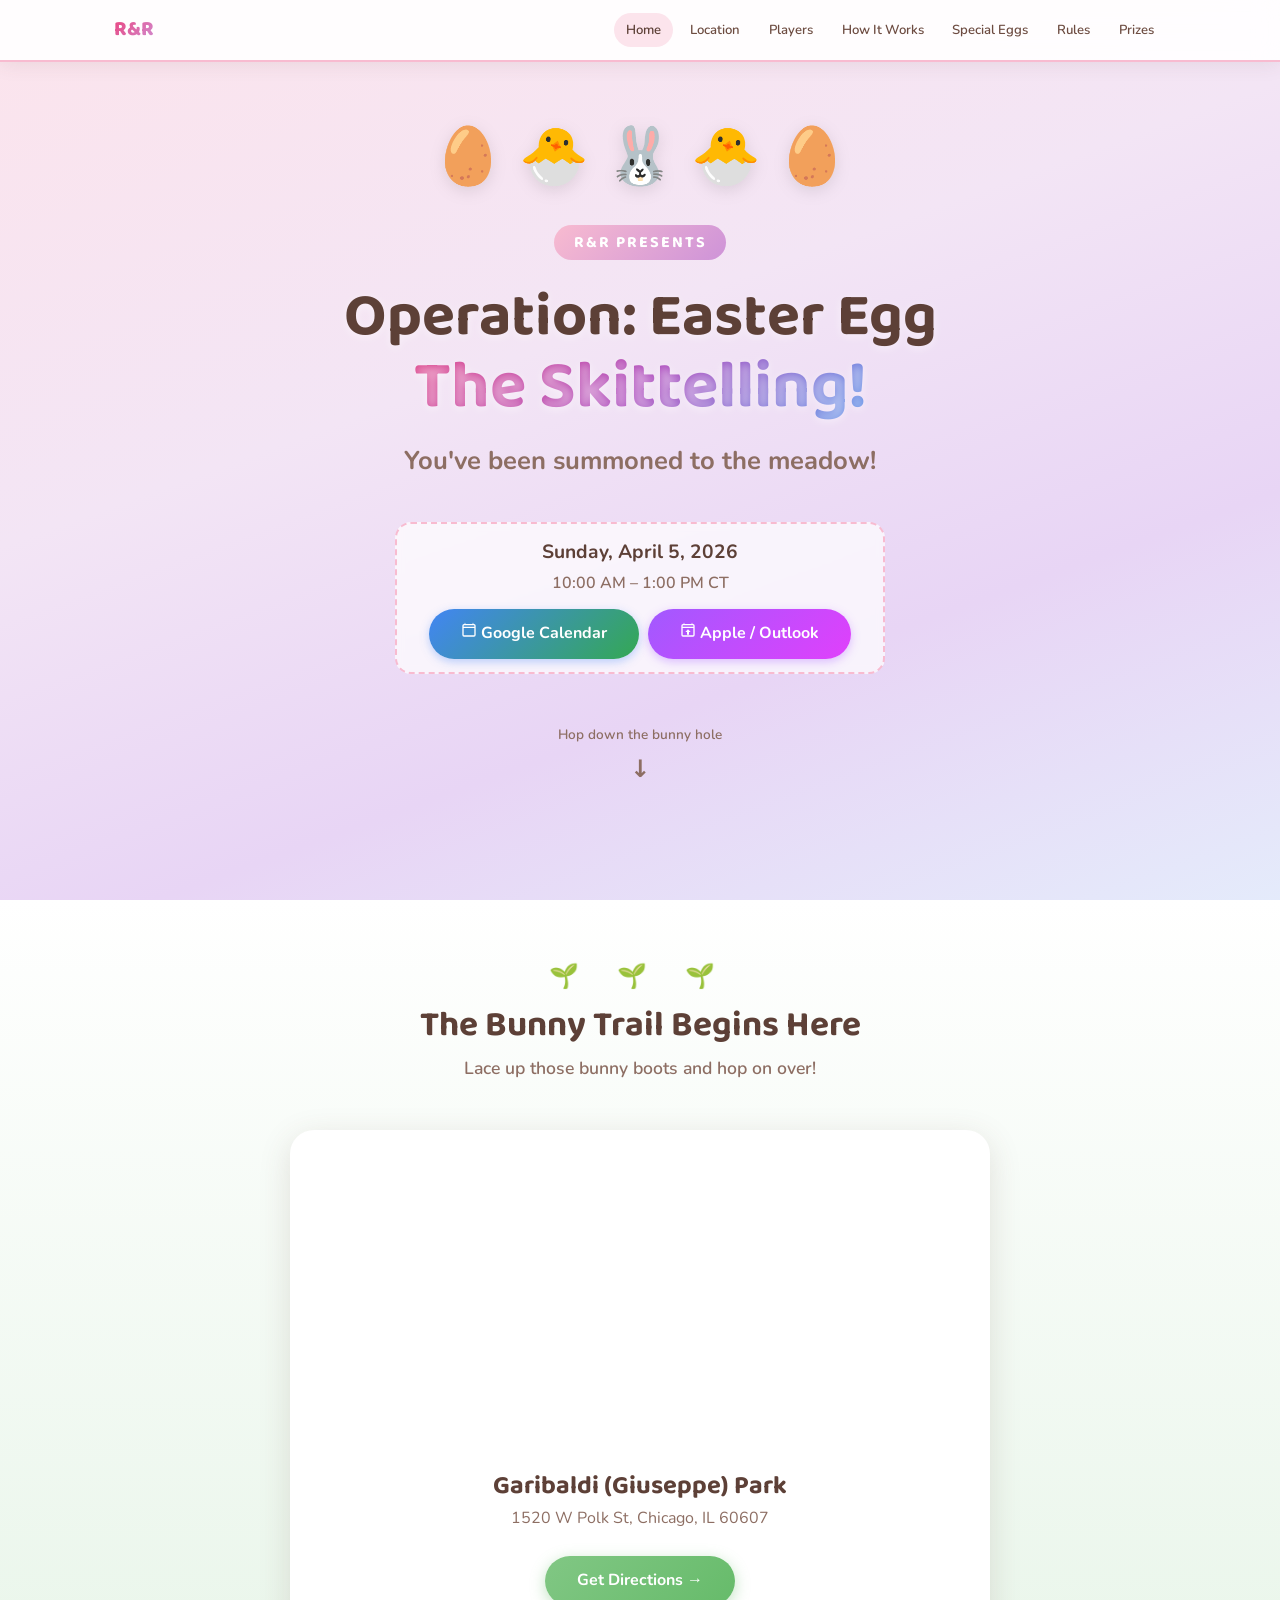
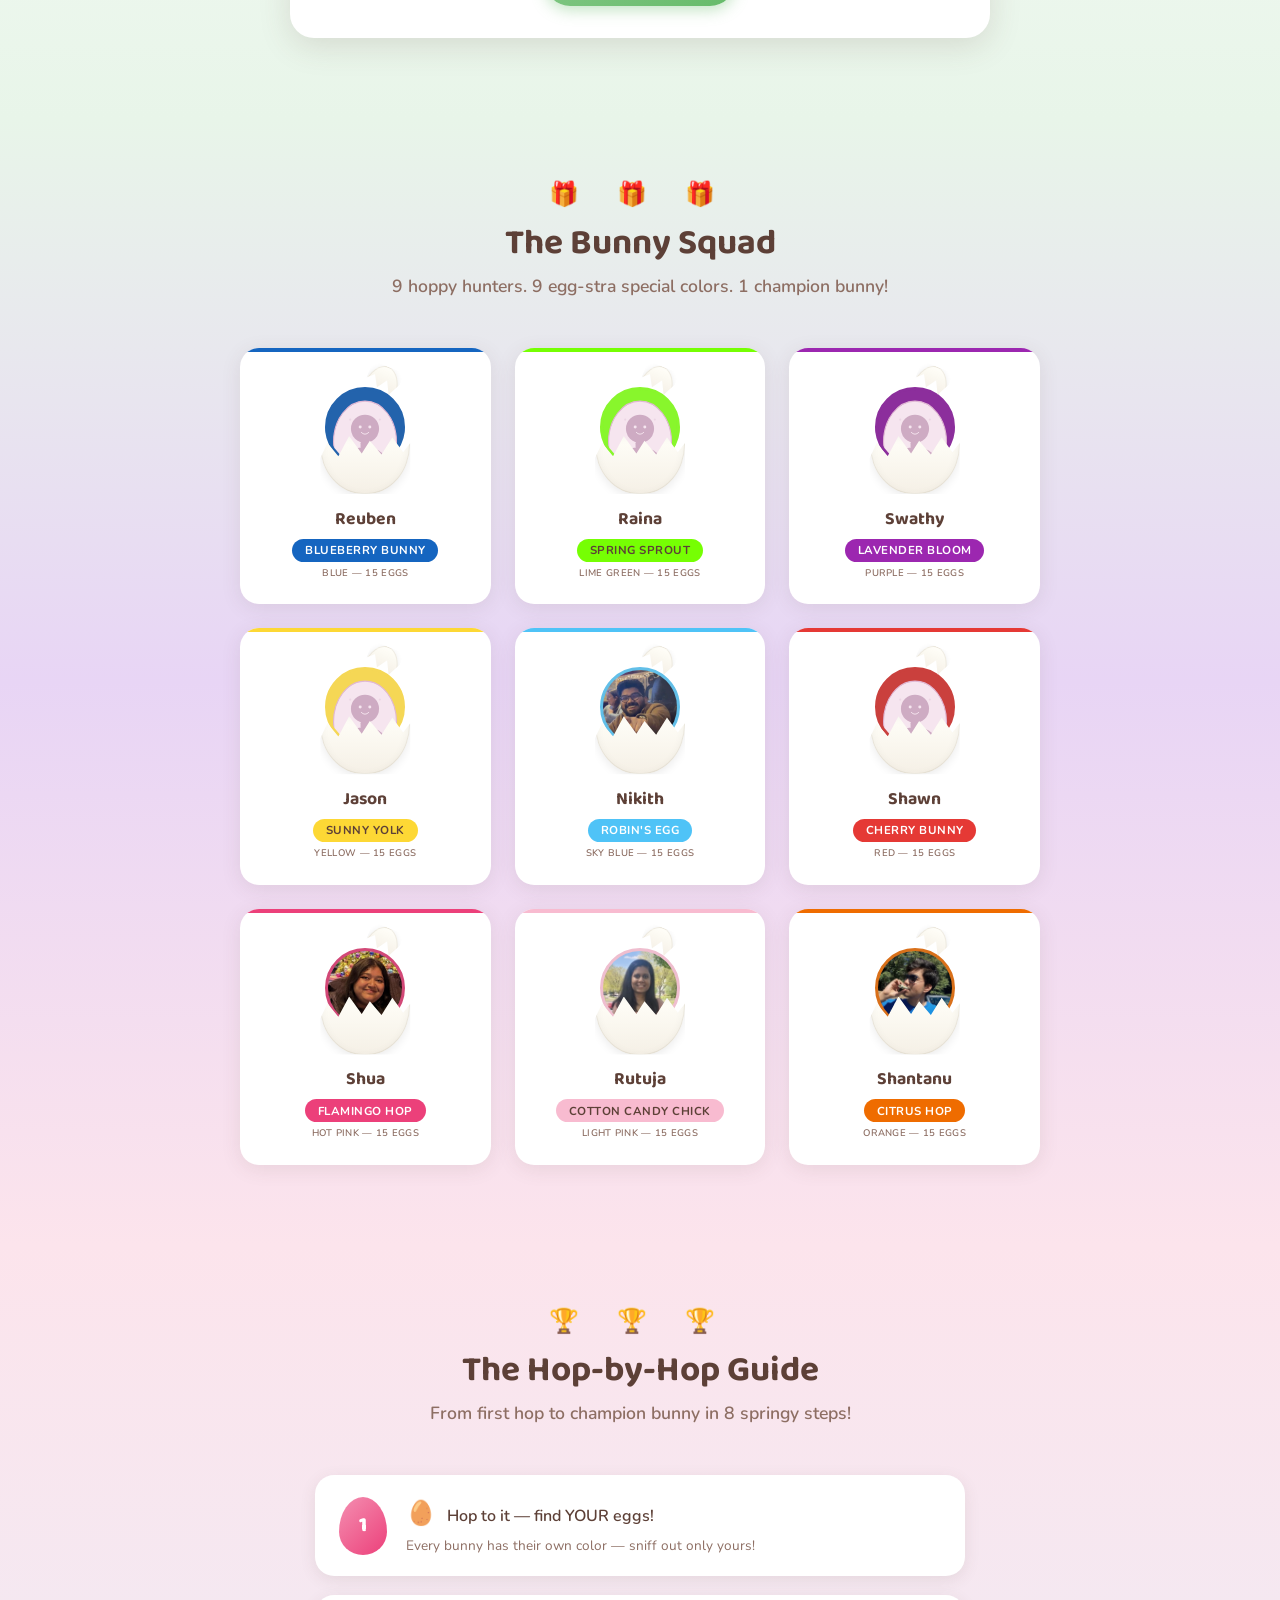
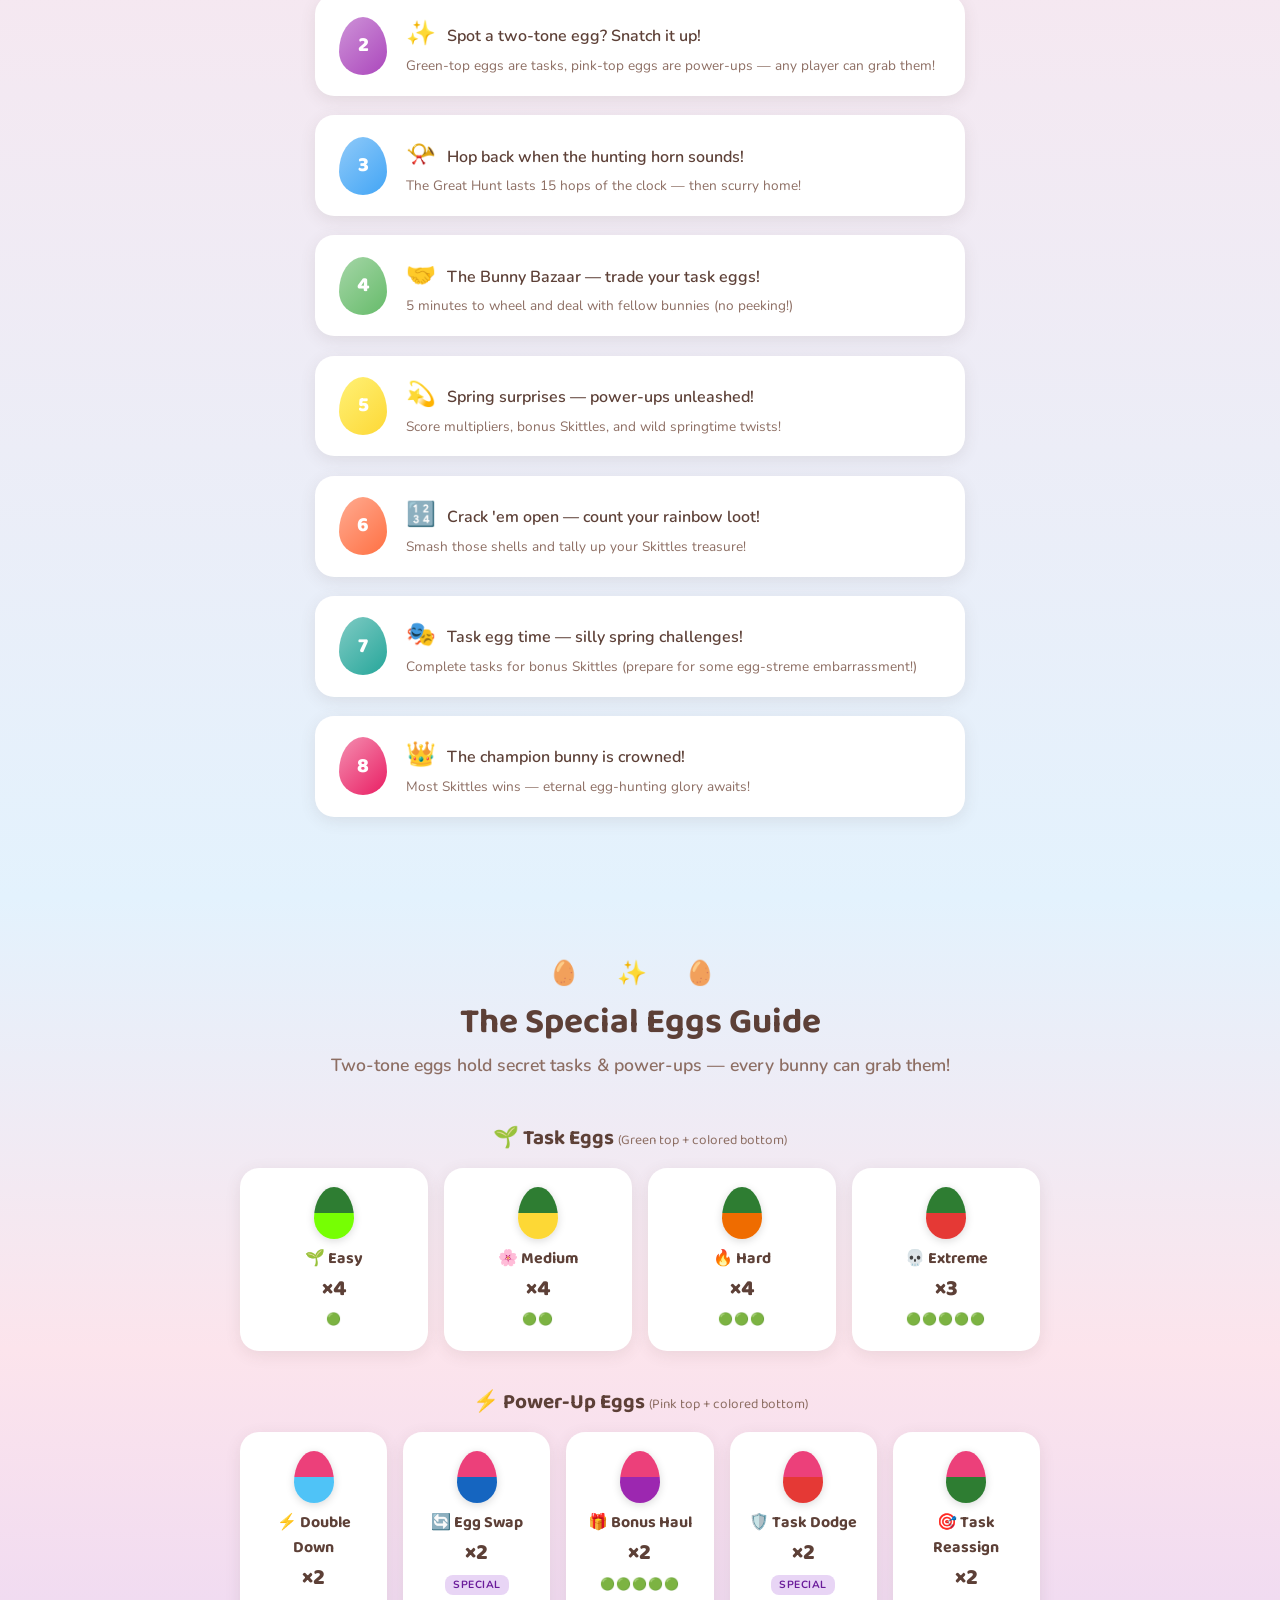
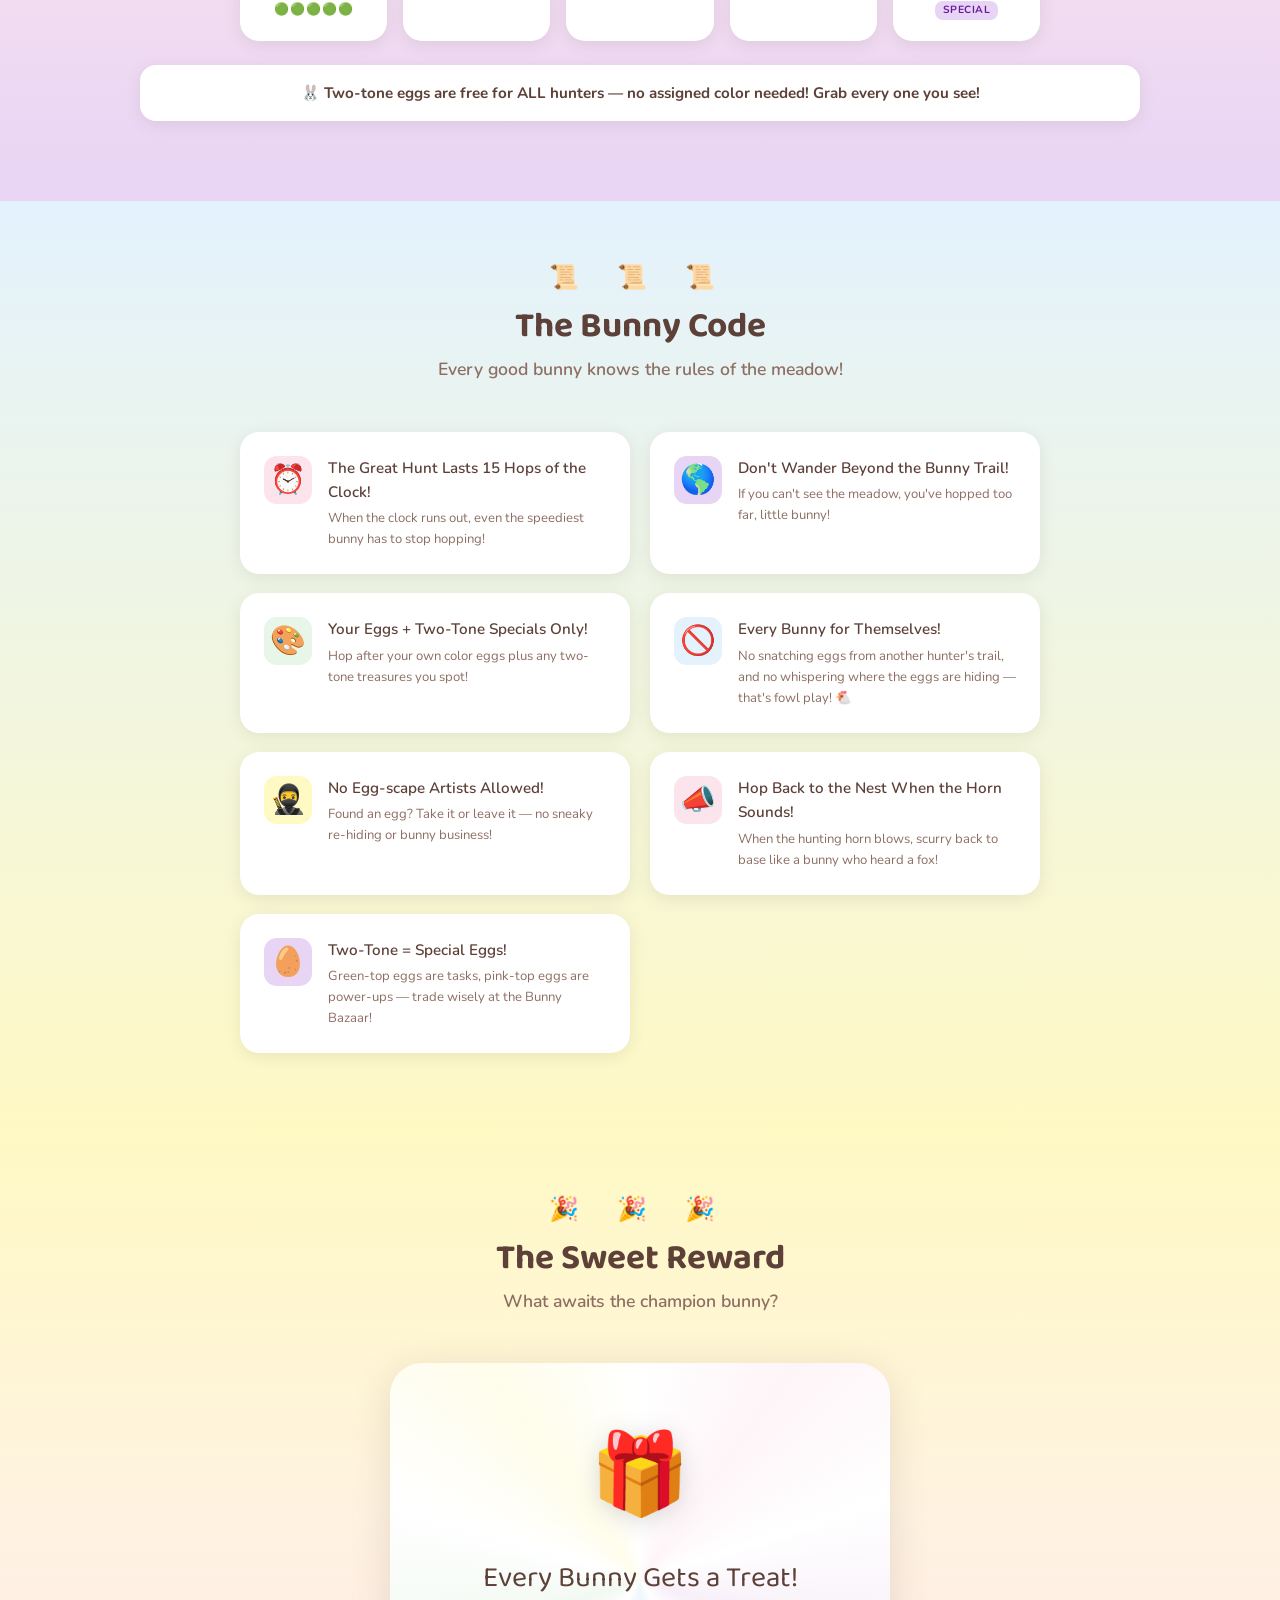
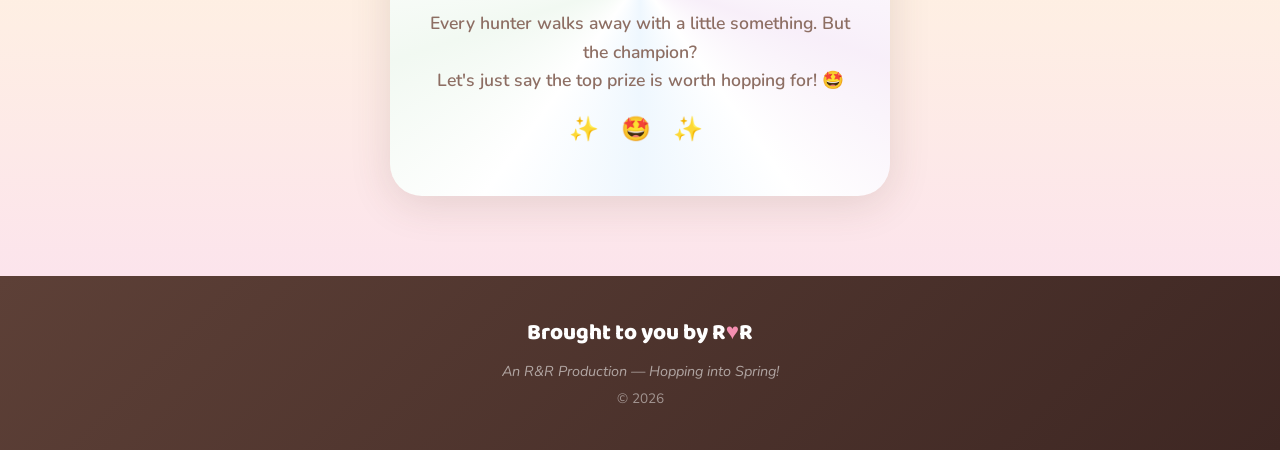
==== site/index.html @ bfcb4e72 "Two-tone special eggs, grid guide with skittle dots, dev server script - Task eggs: green top + colo" ====
<!DOCTYPE html>
<html lang="en">

<head>
    <meta charset="UTF-8">
    <meta name="viewport" content="width=device-width, initial-scale=1.0">
    <title>Operation: Easter Egg — The Skittelling!</title>
    <link rel="preconnect" href="https://fonts.googleapis.com">
    <link rel="preconnect" href="https://fonts.gstatic.com" crossorigin>
    <link
        href="https://fonts.googleapis.com/css2?family=Baloo+2:wght@400;500;600;700;800&family=Nunito:wght@400;600;700&display=swap"
        rel="stylesheet">
    <link rel="stylesheet" href="css/style.css">
</head>

<body>

    <!-- ============================================
         FLOATING BACKGROUND EGGS
         ============================================ -->
    <div class="floating-eggs" aria-hidden="true" id="floatingEggs"></div>

    <!-- ============================================
         NAVIGATION
         ============================================ -->
    <nav class="nav" id="navbar">
        <div class="nav-inner">
            <span class="nav-brand" id="navBrand"></span>
            <button class="nav-toggle" id="navToggle" aria-label="Toggle navigation">&#9776;</button>
            <ul class="nav-links" id="navLinks">
                <li><a href="#hero">Home</a></li>
                <li><a href="#location">Location</a></li>
                <li><a href="#players">Players</a></li>
                <li><a href="#how-it-works">How It Works</a></li>
                <li><a href="#special-eggs">Special Eggs</a></li>
                <li><a href="#rules">Rules</a></li>
                <li><a href="#prizes">Prizes</a></li>
            </ul>
        </div>
    </nav>

    <!-- ============================================
         HERO / INVITATION
         ============================================ -->
    <section class="hero" id="hero">
        <div class="hero-content">
            <div class="hero-eggs">
                <span class="hero-egg">🥚</span>
                <span class="hero-egg">🐣</span>
                <span class="hero-egg">🐰</span>
                <span class="hero-egg">🐣</span>
                <span class="hero-egg">🥚</span>
            </div>

            <div class="hero-rr" id="heroRR"></div>

            <h1 class="hero-title" id="heroTitle"></h1>

            <p class="hero-invited" id="heroInvited"></p>

            <div class="hero-date" id="heroDate"></div>

            <div class="hero-scroll-hint">
                <a href="#location">
                    <span>Hop down the bunny hole</span>
                    <span class="scroll-arrow">&darr;</span>
                </a>
            </div>
        </div>
    </section>

    <!-- ============================================
         LOCATION
         ============================================ -->
    <section class="location" id="location">
        <div class="section-inner">
            <div class="section-divider reveal">&#127793; &#127793; &#127793;</div>
            <h2 class="section-title reveal">The Bunny Trail Begins Here</h2>
            <p class="section-subtitle reveal">Lace up those bunny boots and hop on over!</p>

            <div class="location-card reveal" id="locationCard"></div>
        </div>
    </section>

    <!-- ============================================
         THE PLAYERS
         ============================================ -->
    <section class="players" id="players">
        <div class="section-inner">
            <div class="section-divider reveal">&#127873; &#127873; &#127873;</div>
            <h2 class="section-title reveal">The Bunny Squad</h2>
            <p class="section-subtitle reveal" id="playersSubtitle"></p>

            <div class="players-grid" id="playersGrid"></div>
        </div>
    </section>

    <!-- ============================================
         HOW IT WORKS
         ============================================ -->
    <section class="how-it-works" id="how-it-works">
        <div class="section-inner">
            <div class="section-divider reveal">&#127942; &#127942; &#127942;</div>
            <h2 class="section-title reveal">The Hop-by-Hop Guide</h2>
            <p class="section-subtitle reveal">From first hop to champion bunny in 8 springy steps!</p>

            <div class="steps-container" id="stepsContainer"></div>
        </div>
    </section>

    <!-- ============================================
         SPECIAL EGGS GUIDE
         ============================================ -->
    <section class="special-eggs-guide" id="special-eggs">
        <div class="section-inner">
            <div class="section-divider reveal">&#129370; &#10024; &#129370;</div>
            <h2 class="section-title reveal">The Special Eggs Guide</h2>
            <p class="section-subtitle reveal">Two-tone eggs hold secret tasks &amp; power-ups &mdash; every bunny can grab them!</p>

            <h3 class="special-group-title reveal">&#127793; Task Eggs <span class="special-group-hint">(Green top + colored bottom)</span></h3>
            <div class="special-eggs-grid grid-4" id="taskEggsGrid"></div>

            <h3 class="special-group-title reveal" style="margin-top:2.5rem;">&#9889; Power-Up Eggs <span class="special-group-hint">(Pink top + colored bottom)</span></h3>
            <div class="special-eggs-grid grid-5" id="powerupEggsGrid"></div>

            <div class="special-eggs-note reveal">
                &#128048; Two-tone eggs are free for ALL hunters &mdash; no assigned color needed! Grab every one you see!
            </div>
        </div>
    </section>

    <!-- ============================================
         RULES
         ============================================ -->
    <section class="rules" id="rules">
        <div class="section-inner">
            <div class="section-divider reveal">&#128220; &#128220; &#128220;</div>
            <h2 class="section-title reveal">The Bunny Code</h2>
            <p class="section-subtitle reveal">Every good bunny knows the rules of the meadow!</p>

            <div class="rules-grid" id="rulesGrid"></div>
        </div>
    </section>

    <!-- ============================================
         PRIZES
         ============================================ -->
    <section class="prizes" id="prizes">
        <div class="section-inner">
            <div class="section-divider reveal">&#127881; &#127881; &#127881;</div>
            <h2 class="section-title reveal">The Sweet Reward</h2>
            <p class="section-subtitle reveal">What awaits the champion bunny?</p>

            <div class="prizes-mystery reveal">
                <div class="prizes-content">
                    <div class="mystery-egg">&#127873;</div>
                    <div class="prizes-title">Every Bunny Gets a Treat!</div>
                    <p class="prizes-text">
                        Every hunter walks away with a little something. But the champion?
                        <br>Let's just say the top prize is worth hopping for! &#129321;
                    </p>
                    <div class="prizes-sparkles">&#10024; &#129321; &#10024;</div>
                </div>
            </div>
        </div>
    </section>

    <!-- ============================================
         FOOTER
         ============================================ -->
    <footer class="footer" id="siteFooter">
        <div class="footer-brand" id="footerBrand"></div>
        <div class="footer-tagline" id="footerTagline"></div>
        <div class="footer-year" id="footerYear"></div>
    </footer>


    <!-- ============================================
         JAVASCRIPT
         ============================================ -->
    <script src="js/config.js"></script>
    <script src="js/main.js"></script>
    <script>
    CONFIG.ready(function (cfg) {
        // ── Hero Section ──
        document.getElementById('navBrand').textContent = cfg.event.branding;
        document.getElementById('heroRR').textContent = cfg.event.branding + ' Presents';
        document.getElementById('heroTitle').innerHTML =
            cfg.event.title + ' <span class="accent">' + cfg.event.subtitle + '</span>';
        document.getElementById('heroInvited').textContent = cfg.event.tagline;
        // ── Hero Date + Calendar Buttons ──
        var heroDate = document.getElementById('heroDate');
        var calStart = cfg.event.startISO.replace(/[-:]/g, '');
        var calEnd = cfg.event.endISO.replace(/[-:]/g, '');
        var calTitle = encodeURIComponent(cfg.event.title + ' — ' + cfg.event.subtitle);
        var calLocation = encodeURIComponent(cfg.venue.name + ', ' + cfg.venue.address);
        var websiteUrl = 'https://reubenjohn.github.io/easter-egg-hunt/';
        var calDetails = encodeURIComponent(cfg.event.tagline + '\n\n' + websiteUrl + '\n\nDirections: ' + cfg.venue.directionsUrl);
        var googleUrl = 'https://calendar.google.com/calendar/render?action=TEMPLATE'
            + '&text=' + calTitle
            + '&dates=' + calStart + '/' + calEnd
            + '&ctz=' + cfg.event.timezone
            + '&location=' + calLocation
            + '&details=' + calDetails;

        heroDate.innerHTML =
            '<div class="hero-date-text">' + cfg.event.date + '</div>' +
            '<div class="hero-date-time">' + cfg.event.timeRange + '</div>' +
            '<div class="hero-calendar-buttons">' +
                '<a href="' + googleUrl + '" target="_blank" rel="noopener noreferrer" class="btn btn-calendar btn-google-cal">' +
                    '<svg viewBox="0 0 24 24" width="16" height="16" fill="currentColor"><path d="M19.5 3h-1V1.5a.5.5 0 00-1 0V3h-11V1.5a.5.5 0 00-1 0V3h-1A2.5 2.5 0 002 5.5v14A2.5 2.5 0 004.5 22h15a2.5 2.5 0 002.5-2.5v-14A2.5 2.5 0 0019.5 3zM20 19.5a.5.5 0 01-.5.5h-15a.5.5 0 01-.5-.5V9h16v10.5zM20 7H4V5.5a.5.5 0 01.5-.5h15a.5.5 0 01.5.5V7z"/></svg>' +
                    ' Google Calendar' +
                '</a>' +
                '<a href="#" id="icsDownload" class="btn btn-calendar btn-ics-cal">' +
                    '<svg viewBox="0 0 24 24" width="16" height="16" fill="currentColor"><path d="M19.5 3h-1V1.5a.5.5 0 00-1 0V3h-11V1.5a.5.5 0 00-1 0V3h-1A2.5 2.5 0 002 5.5v14A2.5 2.5 0 004.5 22h15a2.5 2.5 0 002.5-2.5v-14A2.5 2.5 0 0019.5 3zM20 19.5a.5.5 0 01-.5.5h-15a.5.5 0 01-.5-.5V9h16v10.5zM20 7H4V5.5a.5.5 0 01.5-.5h15a.5.5 0 01.5.5V7z"/><path d="M12 11l-4 4h2.5v4h3v-4H16z"/></svg>' +
                    ' Apple / Outlook' +
                '</a>' +
            '</div>';

        // ICS file download
        document.getElementById('icsDownload').addEventListener('click', function(e) {
            e.preventDefault();
            var ics = [
                'BEGIN:VCALENDAR',
                'VERSION:2.0',
                'PRODID:-//R&R//Easter Egg Hunt//EN',
                'BEGIN:VEVENT',
                'DTSTART;TZID=' + cfg.event.timezone + ':' + calStart,
                'DTEND;TZID=' + cfg.event.timezone + ':' + calEnd,
                'SUMMARY:' + cfg.event.title + ' — ' + cfg.event.subtitle,
                'LOCATION:' + cfg.venue.name + '\\, ' + cfg.venue.address,
                'DESCRIPTION:' + cfg.event.tagline + '\\n\\n' + websiteUrl + '\\n\\nDirections: ' + cfg.venue.directionsUrl,
                'URL:' + websiteUrl,
                'END:VEVENT',
                'END:VCALENDAR'
            ].join('\r\n');
            var blob = new Blob([ics], { type: 'text/calendar;charset=utf-8' });
            var link = document.createElement('a');
            link.href = URL.createObjectURL(blob);
            link.download = 'easter-egg-hunt.ics';
            link.click();
            URL.revokeObjectURL(link.href);
        });

        // ── Location ──
        var locationCard = document.getElementById('locationCard');
        locationCard.innerHTML =
            '<iframe class="location-map" src="' + cfg.venue.mapEmbedUrl + '" allowfullscreen loading="lazy" referrerpolicy="no-referrer-when-downgrade" title="' + cfg.venue.name + ' Map"></iframe>' +
            '<div class="location-info">' +
                '<h3 class="location-name">' + cfg.venue.name + '</h3>' +
                '<p class="location-address">' + cfg.venue.address + '</p>' +
                '<a href="' + cfg.venue.directionsUrl + '" target="_blank" rel="noopener noreferrer" class="btn btn-primary">Get Directions &rarr;</a>' +
            '</div>';

        // ── Players Grid ──
        var subtitle = document.getElementById('playersSubtitle');
        subtitle.textContent = cfg.players.length + ' hoppy hunters. ' + cfg.players.length + ' egg-stra special colors. 1 champion bunny!';

        var grid = document.getElementById('playersGrid');
        cfg.players.forEach(function (p, i) {
            var card = document.createElement('div');
            var delayClass = i % 3 === 1 ? ' reveal-delay-1' : (i % 3 === 2 ? ' reveal-delay-2' : '');
            card.className = 'player-card reveal' + delayClass;
            card.style.setProperty('--player-color', p.color);
            card.innerHTML =
                '<div class="player-egg-frame"><img src="' + p.photo + '" alt="' + p.name + '"></div>' +
                '<div class="player-name">' + p.name + '</div>' +
                '<span class="player-color-badge' + (p.lightText ? ' light-text' : '') + '">' + p.title + '</span>' +
                '<span class="player-color-subtitle">' + p.colorName + ' &mdash; ' + cfg.eggsPerPlayer + ' eggs</span>';
            grid.appendChild(card);
        });

        // ── Steps ──
        var stepsContainer = document.getElementById('stepsContainer');
        cfg.steps.forEach(function (step, i) {
            var card = document.createElement('div');
            card.className = 'step-card reveal';
            card.innerHTML =
                '<div class="step-number">' + (i + 1) + '</div>' +
                '<div>' +
                    '<div class="step-text"><span class="step-icon">' + step.icon + '</span> ' + step.text + '</div>' +
                    '<div class="step-detail">' + step.detail + '</div>' +
                '</div>';
            stepsContainer.appendChild(card);
        });

        // ── Special Eggs Guide (grid) ──
        var kitColorMap = {};
        cfg.eggKit.colors.forEach(function (c) { kitColorMap[c.id] = c; });
        var specialTopHex = kitColorMap[cfg.eggKit.specialColor] ? kitColorMap[cfg.eggKit.specialColor].hex : '#2e7d32';
        var difficulties = ['easy', 'medium', 'hard', 'extreme'];
        var diffLabels = { easy: 'Easy', medium: 'Medium', hard: 'Hard', extreme: 'Extreme' };
        var diffIcons = { easy: '\ud83c\udf31', medium: '\ud83c\udf38', hard: '\ud83d\udd25', extreme: '\ud83d\udc80' };

        function skittleDots(n) {
            var dots = '';
            for (var i = 0; i < n; i++) dots += '\ud83d\udfe2';
            return '<span class="skittle-dots">' + dots + '</span>';
        }

        // Task eggs grid
        var taskGrid = document.getElementById('taskEggsGrid');
        difficulties.forEach(function (d) {
            if (!cfg.tasks[d]) return;
            var t = cfg.tasks[d];
            var count = t.count || t.items.length;
            var bottomObj = t.bottomColor ? kitColorMap[t.bottomColor] : null;
            var bottomHex = bottomObj ? bottomObj.hex : specialTopHex;
            var card = document.createElement('div');
            card.className = 'special-egg-grid-card reveal';
            card.innerHTML =
                '<div class="two-tone-egg">' +
                    '<div class="top" style="background:' + specialTopHex + ';"></div>' +
                    '<div class="bottom" style="background:' + bottomHex + ';"></div>' +
                '</div>' +
                '<div class="special-egg-label">' + diffIcons[d] + ' ' + diffLabels[d] + '</div>' +
                '<div class="special-egg-count">&times;' + count + '</div>' +
                '<div class="special-egg-reward">' + skittleDots(t.reward) + '</div>';
            taskGrid.appendChild(card);
        });

        // Power-up eggs grid
        var puGrid = document.getElementById('powerupEggsGrid');
        var puTopColors = cfg.powerupEggs ? cfg.powerupEggs.topColors : [];
        var puTopHex = puTopColors.length > 0 && kitColorMap[puTopColors[0]] ? kitColorMap[puTopColors[0]].hex : '#ec407a';
        cfg.powerups.forEach(function (pu) {
            var count = pu.count || 1;
            var bottomObj = pu.bottomColor ? kitColorMap[pu.bottomColor] : null;
            var bottomHex = bottomObj ? bottomObj.hex : '#999';
            var card = document.createElement('div');
            card.className = 'special-egg-grid-card reveal';
            card.innerHTML =
                '<div class="two-tone-egg">' +
                    '<div class="top" style="background:' + puTopHex + ';"></div>' +
                    '<div class="bottom" style="background:' + bottomHex + ';"></div>' +
                '</div>' +
                '<div class="special-egg-label">' + pu.icon + ' ' + pu.name + '</div>' +
                '<div class="special-egg-count">&times;' + count + '</div>' +
                '<div class="special-egg-reward">' + (pu.scoreBonus > 0 ? skittleDots(pu.scoreBonus) : '<span class="special-effect-badge">Special</span>') + '</div>';
            puGrid.appendChild(card);
        });

        // ── Rules ──
        var rulesGrid = document.getElementById('rulesGrid');
        cfg.rules.forEach(function (rule) {
            var card = document.createElement('div');
            card.className = 'rule-card reveal';
            card.innerHTML =
                '<div class="rule-icon">' + rule.icon + '</div>' +
                '<div>' +
                    '<div class="rule-text">' + rule.text + '</div>' +
                    '<div class="rule-detail">' + rule.detail + '</div>' +
                '</div>';
            rulesGrid.appendChild(card);
        });

        // ── Footer ──
        document.getElementById('footerBrand').innerHTML =
            'Brought to you by ' + cfg.event.branding.charAt(0) + '<span class="footer-heart">&hearts;</span>' + cfg.event.branding.charAt(cfg.event.branding.length - 1);
        document.getElementById('footerTagline').innerHTML = cfg.event.footerTagline;
        document.getElementById('footerYear').innerHTML = '&copy; ' + cfg.event.year;

        // Trigger scroll reveal for dynamically added elements
        window.dispatchEvent(new Event('scroll'));
    });
    </script>

</body>

</html>
---- site/css/style.css ----
/* ============================================
   CSS RESET & BASE
   ============================================ */
*, *::before, *::after {
    margin: 0;
    padding: 0;
    box-sizing: border-box;
}

html {
    scroll-behavior: smooth;
    scroll-padding-top: 70px;
}

body {
    font-family: 'Nunito', 'Segoe UI', system-ui, sans-serif;
    color: #4a3728;
    line-height: 1.6;
    overflow-x: hidden;
    background: #fef8f5;
}

h1, h2, h3, h4 {
    font-family: 'Baloo 2', 'Nunito', cursive;
    line-height: 1.2;
}

img {
    max-width: 100%;
    display: block;
}

a {
    color: inherit;
    text-decoration: none;
}

/* ============================================
   COLOR VARIABLES
   ============================================ */
:root {
    --pink: #fce4ec;
    --pink-deep: #f8bbd0;
    --lavender: #e8d5f5;
    --lavender-deep: #ce93d8;
    --mint: #e8f5e9;
    --mint-deep: #a5d6a7;
    --sky: #e3f2fd;
    --sky-deep: #90caf9;
    --butter: #fff9c4;
    --butter-deep: #fff176;
    --brown: #5d4037;
    --brown-light: #6d4c41;
    --brown-soft: #8d6e63;
    --white: #ffffff;
    --shadow: rgba(93, 64, 55, 0.1);
    --shadow-md: rgba(93, 64, 55, 0.15);

    /* Player egg colors */
    --egg-blue: #1565c0;
    --egg-red: #e53935;
    --egg-orange: #ef6c00;
    --egg-limegreen: #76ff03;
    --egg-green: #2e7d32;
    --egg-yellow: #fdd835;
    --egg-hotpink: #ec407a;
    --egg-lightpink: #f8bbd0;
    --egg-skyblue: #4fc3f7;
    --egg-purple: #9c27b0;
}

/* ============================================
   FLOATING EGGS BACKGROUND
   ============================================ */
.floating-eggs {
    position: fixed;
    top: 0;
    left: 0;
    width: 100%;
    height: 100%;
    pointer-events: none;
    z-index: 0;
    overflow: hidden;
}

.floating-egg {
    position: absolute;
    font-size: 1.8rem;
    opacity: 0.12;
    animation: floatDown linear infinite;
    will-change: transform;
}

@keyframes floatDown {
    0% {
        transform: translateY(-80px) rotate(0deg);
    }
    100% {
        transform: translateY(calc(100vh + 80px)) rotate(360deg);
    }
}

/* ============================================
   NAVIGATION
   ============================================ */
.nav {
    position: fixed;
    top: 0;
    left: 0;
    right: 0;
    z-index: 1000;
    background: rgba(255, 255, 255, 0.92);
    backdrop-filter: blur(12px);
    -webkit-backdrop-filter: blur(12px);
    border-bottom: 2px solid var(--pink-deep);
    box-shadow: 0 2px 20px var(--shadow);
    transition: transform 0.3s ease;
}

.nav-inner {
    max-width: 1100px;
    margin: 0 auto;
    display: flex;
    align-items: center;
    justify-content: space-between;
    padding: 0 1.5rem;
    height: 60px;
}

.nav-brand {
    font-family: 'Baloo 2', cursive;
    font-size: 1.3rem;
    font-weight: 800;
    background: linear-gradient(135deg, var(--egg-hotpink), var(--lavender-deep));
    -webkit-background-clip: text;
    -webkit-text-fill-color: transparent;
    background-clip: text;
}

.nav-links {
    display: flex;
    gap: 0.3rem;
    list-style: none;
    flex-wrap: wrap;
    justify-content: flex-end;
}

.nav-links a {
    display: inline-block;
    padding: 0.4rem 0.75rem;
    border-radius: 2rem;
    font-size: 0.82rem;
    font-weight: 600;
    color: var(--brown-light);
    transition: all 0.25s ease;
}

.nav-links a:hover {
    background: var(--pink);
    color: var(--brown);
    transform: translateY(-1px);
}

/* Mobile hamburger */
.nav-toggle {
    display: none;
    background: none;
    border: none;
    font-size: 1.5rem;
    cursor: pointer;
    padding: 0.25rem;
    color: var(--brown);
}

@media (max-width: 768px) {
    .nav-toggle {
        display: block;
    }

    .nav-links {
        display: none;
        position: absolute;
        top: 60px;
        left: 0;
        right: 0;
        background: rgba(255, 255, 255, 0.97);
        backdrop-filter: blur(12px);
        flex-direction: column;
        padding: 1rem;
        border-bottom: 2px solid var(--pink-deep);
        box-shadow: 0 4px 20px var(--shadow);
        gap: 0.25rem;
    }

    .nav-links.open {
        display: flex;
    }

    .nav-links a {
        padding: 0.7rem 1rem;
        font-size: 0.95rem;
    }
}

/* ============================================
   SECTION BASE
   ============================================ */
section {
    position: relative;
    z-index: 1;
    padding: 5rem 1.5rem;
}

.section-inner {
    max-width: 1000px;
    margin: 0 auto;
}

.section-title {
    text-align: center;
    font-size: 2.2rem;
    color: var(--brown);
    margin-bottom: 0.5rem;
}

.section-subtitle {
    text-align: center;
    font-size: 1.1rem;
    color: var(--brown-soft);
    margin-bottom: 3rem;
    font-weight: 600;
}

/* ============================================
   HERO SECTION
   ============================================ */
.hero {
    min-height: 100vh;
    display: flex;
    align-items: center;
    justify-content: center;
    text-align: center;
    padding-top: 80px;
    background: linear-gradient(
        160deg,
        #fce4ec 0%,
        #f3e5f5 20%,
        #e8d5f5 35%,
        #e3f2fd 55%,
        #e8f5e9 75%,
        #fff9c4 100%
    );
    background-size: 200% 200%;
    animation: gradientShift 12s ease infinite;
    position: relative;
    overflow: hidden;
}

@keyframes gradientShift {
    0%, 100% { background-position: 0% 50%; }
    50% { background-position: 100% 50%; }
}

.hero-content {
    position: relative;
    z-index: 2;
}

.hero-eggs {
    display: flex;
    justify-content: center;
    gap: 1rem;
    margin-bottom: 1.5rem;
}

.hero-egg {
    font-size: 3.5rem;
    display: inline-block;
    animation: eggBounce 2s ease-in-out infinite;
    filter: drop-shadow(0 4px 8px rgba(0,0,0,0.1));
}

.hero-egg:nth-child(1) { animation-delay: 0s; }
.hero-egg:nth-child(2) { animation-delay: 0.3s; }
.hero-egg:nth-child(3) { animation-delay: 0.6s; }
.hero-egg:nth-child(4) { animation-delay: 0.9s; }
.hero-egg:nth-child(5) { animation-delay: 1.2s; }

@keyframes eggBounce {
    0%, 100% { transform: translateY(0) rotate(0deg); }
    25% { transform: translateY(-18px) rotate(-5deg); }
    50% { transform: translateY(0) rotate(0deg); }
    75% { transform: translateY(-10px) rotate(5deg); }
}


.hero-rr {
    display: inline-block;
    font-family: 'Baloo 2', cursive;
    font-size: 1rem;
    font-weight: 700;
    letter-spacing: 2px;
    padding: 0.3rem 1.2rem;
    border-radius: 2rem;
    background: linear-gradient(135deg, var(--pink-deep), var(--lavender-deep));
    color: white;
    margin-bottom: 1.5rem;
    text-transform: uppercase;
}

.hero-title {
    font-size: clamp(2rem, 6vw, 3.8rem);
    color: var(--brown);
    line-height: 1.1;
    margin-bottom: 0.5rem;
    text-shadow: 0 2px 10px rgba(255, 255, 255, 0.5);
}

.hero-title .accent {
    display: block;
    background: linear-gradient(135deg, #ec407a, #ab47bc, #42a5f5);
    -webkit-background-clip: text;
    -webkit-text-fill-color: transparent;
    background-clip: text;
    font-size: clamp(2.2rem, 7vw, 4.2rem);
}

.hero-invited {
    font-size: clamp(1.2rem, 3vw, 1.6rem);
    color: var(--brown-soft);
    font-weight: 700;
    margin: 1rem 0;
    animation: fadeInUp 1s ease 0.5s both;
}

.hero-date {
    display: inline-block;
    margin-top: 1.5rem;
    padding: 0.8rem 2rem;
    background: rgba(255, 255, 255, 0.7);
    border: 2px dashed var(--pink-deep);
    border-radius: 1rem;
    font-weight: 700;
    font-size: 1.1rem;
    color: var(--brown);
    backdrop-filter: blur(4px);
    animation: fadeInUp 1s ease 0.8s both;
}

.hero-date-text {
    font-size: 1.2rem;
    margin-bottom: 0.2rem;
}

.hero-date-time {
    font-size: 1rem;
    font-weight: 600;
    color: var(--brown-soft);
    margin-bottom: 0.8rem;
}

.hero-calendar-buttons {
    display: flex;
    gap: 0.6rem;
    justify-content: center;
    flex-wrap: wrap;
}

.btn-calendar {
    display: inline-flex;
    align-items: center;
    gap: 0.35rem;
    padding: 0.45rem 1rem;
    border-radius: 2rem;
    font-size: 0.8rem;
    font-weight: 700;
    text-decoration: none;
    cursor: pointer;
    transition: transform 0.2s, box-shadow 0.2s;
    border: none;
}

.btn-calendar:hover {
    transform: translateY(-2px);
}

.btn-google-cal {
    background: linear-gradient(135deg, #4285f4, #34a853);
    color: white;
    box-shadow: 0 3px 10px rgba(66, 133, 244, 0.35);
}

.btn-google-cal:hover {
    box-shadow: 0 5px 15px rgba(66, 133, 244, 0.5);
}

.btn-ics-cal {
    background: linear-gradient(135deg, #a259ff, #e040fb);
    color: white;
    box-shadow: 0 3px 10px rgba(162, 89, 255, 0.35);
}

.btn-ics-cal:hover {
    box-shadow: 0 5px 15px rgba(162, 89, 255, 0.5);
}

.hero-scroll-hint {
    margin-top: 3rem;
    animation: fadeInUp 1s ease 1.2s both;
}

.hero-scroll-hint a {
    display: inline-flex;
    flex-direction: column;
    align-items: center;
    gap: 0.3rem;
    color: var(--brown-soft);
    font-size: 0.85rem;
    font-weight: 600;
}

.scroll-arrow {
    font-size: 1.5rem;
    animation: scrollBounce 1.5s ease-in-out infinite;
}

@keyframes scrollBounce {
    0%, 100% { transform: translateY(0); }
    50% { transform: translateY(8px); }
}

@keyframes fadeInUp {
    from {
        opacity: 0;
        transform: translateY(20px);
    }
    to {
        opacity: 1;
        transform: translateY(0);
    }
}

/* ============================================
   LOCATION SECTION
   ============================================ */
.location {
    background: linear-gradient(180deg, var(--white) 0%, var(--mint) 100%);
}

.location-card {
    background: white;
    border-radius: 1.5rem;
    overflow: hidden;
    box-shadow: 0 8px 32px var(--shadow-md);
    max-width: 700px;
    margin: 0 auto;
}

.location-map {
    width: 100%;
    height: 300px;
    border: none;
}

.location-info {
    padding: 2rem;
    text-align: center;
}

.location-name {
    font-family: 'Baloo 2', cursive;
    font-size: 1.6rem;
    color: var(--brown);
    margin-bottom: 0.3rem;
}

.location-address {
    color: var(--brown-soft);
    font-size: 1rem;
    margin-bottom: 1.5rem;
}

.btn {
    display: inline-block;
    padding: 0.75rem 2rem;
    border-radius: 3rem;
    font-weight: 700;
    font-size: 1rem;
    font-family: 'Nunito', sans-serif;
    transition: all 0.3s ease;
    cursor: pointer;
    border: none;
    text-decoration: none;
}

.btn-primary {
    background: linear-gradient(135deg, #81c784, #66bb6a);
    color: white;
    box-shadow: 0 4px 15px rgba(102, 187, 106, 0.4);
}

.btn-primary:hover {
    transform: translateY(-2px);
    box-shadow: 0 6px 20px rgba(102, 187, 106, 0.5);
}

/* ============================================
   PLAYERS SECTION
   ============================================ */
.players {
    background: linear-gradient(180deg, var(--mint) 0%, var(--lavender) 50%, var(--pink) 100%);
}

.players-grid {
    display: grid;
    grid-template-columns: repeat(3, 1fr);
    gap: 1.5rem;
    max-width: 800px;
    margin: 0 auto;
}

@media (max-width: 640px) {
    .players-grid {
        grid-template-columns: repeat(3, 1fr);
        gap: 0.8rem;
    }
}

.player-card {
    background: white;
    border-radius: 1.2rem;
    padding: 1.5rem 1rem;
    text-align: center;
    box-shadow: 0 4px 20px var(--shadow);
    transition: all 0.35s ease;
    position: relative;
    overflow: hidden;
}

.player-card::before {
    content: '';
    position: absolute;
    top: 0;
    left: 0;
    right: 0;
    height: 4px;
    background: var(--player-color);
}

.player-card:hover {
    transform: translateY(-6px);
    box-shadow: 0 12px 32px var(--shadow-md);
}

.player-egg-frame {
    width: 90px;
    height: 120px;
    margin: 0 auto 0.8rem;
    position: relative;
    display: flex;
    align-items: center;
    justify-content: center;
}

.player-egg-frame img {
    width: 80px;
    height: 80px;
    object-fit: cover;
    object-position: center top;
    border-radius: 50%;
    border: 3px solid var(--player-color);
    background: var(--player-color);
    filter: saturate(0.8);
    position: relative;
    z-index: 2;
    margin-top: -10px;
}

/* Bottom egg shell — hatching effect */
.player-egg-frame::after {
    content: '';
    position: absolute;
    bottom: -2px;
    left: 50%;
    transform: translateX(-50%);
    width: 90px;
    height: 58px;
    background: linear-gradient(180deg, #fffef8 0%, #f5f0e6 100%);
    border-radius: 0 0 48% 48% / 0 0 85% 85%;
    z-index: 3;
    /* Irregular cracked egg edge — fewer, bigger pieces */
    clip-path: polygon(
        0% 38%,
        8% 12%, 20% 35%,
        32% 0%, 46% 30%,
        55% 8%, 68% 32%,
        80% 2%, 92% 28%,
        100% 12%, 100% 100%, 0% 100%
    );
    box-shadow: inset 0 2px 8px rgba(0,0,0,0.05), 0 3px 10px rgba(0,0,0,0.08);
    border: 1.5px solid rgba(180,170,150,0.25);
    border-top: none;
}

/* Small tilted shell piece on top of head */
.player-egg-frame::before {
    content: '';
    position: absolute;
    top: -6px;
    left: 52%;
    transform: rotate(22deg);
    width: 34px;
    height: 26px;
    background: linear-gradient(180deg, #fffef8 0%, #f5f0e6 100%);
    border-radius: 50% 50% 0 0 / 100% 100% 0 0;
    z-index: 4;
    /* Cracked bottom edge of shell cap */
    clip-path: polygon(
        0% 0%, 100% 0%,
        100% 45%, 80% 100%, 60% 50%, 40% 90%, 20% 45%, 0% 70%
    );
    box-shadow: 0 2px 6px rgba(0,0,0,0.1);
    border: 1.5px solid rgba(180,170,150,0.2);
    border-bottom: none;
}

.player-name {
    font-family: 'Baloo 2', cursive;
    font-size: 1.1rem;
    font-weight: 700;
    color: var(--brown);
    margin-bottom: 0.25rem;
}

.player-color-badge {
    display: inline-block;
    padding: 0.15rem 0.8rem;
    border-radius: 1rem;
    font-size: 0.72rem;
    font-weight: 700;
    color: white;
    background: var(--player-color);
    text-transform: uppercase;
    letter-spacing: 0.5px;
}

.player-color-badge.light-text {
    color: var(--brown);
}

@media (max-width: 640px) {
    .player-card {
        padding: 1rem 0.5rem;
    }

    .player-egg-frame {
        width: 70px;
        height: 95px;
    }

    .player-egg-frame img {
        width: 60px;
        height: 60px;
        margin-top: -8px;
    }

    .player-egg-frame::after {
        width: 68px;
        height: 42px;
    }

    .player-egg-frame::before {
        width: 24px;
        height: 18px;
        top: -2px;
    }

    .player-name {
        font-size: 0.9rem;
    }

    .player-color-badge {
        font-size: 0.6rem;
        padding: 0.1rem 0.5rem;
    }
}

/* ============================================
   HOW IT WORKS SECTION
   ============================================ */
.how-it-works {
    background: linear-gradient(180deg, var(--pink) 0%, var(--sky) 100%);
}

.steps-container {
    max-width: 650px;
    margin: 0 auto;
    display: flex;
    flex-direction: column;
    gap: 1.2rem;
}

.step-card {
    display: flex;
    align-items: center;
    gap: 1.2rem;
    background: white;
    border-radius: 1.2rem;
    padding: 1.2rem 1.5rem;
    box-shadow: 0 4px 16px var(--shadow);
    transition: all 0.3s ease;
    position: relative;
}

.step-card:hover {
    transform: translateX(6px);
    box-shadow: 0 6px 24px var(--shadow-md);
}

.step-number {
    flex-shrink: 0;
    width: 48px;
    height: 58px;
    border-radius: 50% 50% 50% 50% / 60% 60% 40% 40%;
    display: flex;
    align-items: center;
    justify-content: center;
    font-family: 'Baloo 2', cursive;
    font-size: 1.3rem;
    font-weight: 800;
    color: white;
}

.step-card:nth-child(1) .step-number { background: linear-gradient(135deg, #f48fb1, #ec407a); }
.step-card:nth-child(2) .step-number { background: linear-gradient(135deg, #ce93d8, #ab47bc); }
.step-card:nth-child(3) .step-number { background: linear-gradient(135deg, #90caf9, #42a5f5); }
.step-card:nth-child(4) .step-number { background: linear-gradient(135deg, #a5d6a7, #66bb6a); }
.step-card:nth-child(5) .step-number { background: linear-gradient(135deg, #fff176, #fdd835); }
.step-card:nth-child(6) .step-number { background: linear-gradient(135deg, #ffab91, #ff7043); }
.step-card:nth-child(7) .step-number { background: linear-gradient(135deg, #80cbc4, #26a69a); }
.step-card:nth-child(8) .step-number { background: linear-gradient(135deg, #f48fb1, #e91e63); }

.step-icon {
    font-size: 1.5rem;
    margin-right: 0.4rem;
}

.step-text {
    font-weight: 600;
    font-size: 1rem;
    color: var(--brown);
}

.step-detail {
    font-size: 0.85rem;
    color: var(--brown-soft);
    font-weight: 400;
    margin-top: 0.15rem;
}

@media (max-width: 480px) {
    .step-card {
        padding: 1rem;
        gap: 0.8rem;
    }

    .step-number {
        width: 40px;
        height: 50px;
        font-size: 1.1rem;
    }
}

/* ============================================
   RULES SECTION
   ============================================ */
.rules {
    background: linear-gradient(180deg, var(--sky) 0%, var(--butter) 100%);
}

.rules-grid {
    display: grid;
    grid-template-columns: repeat(auto-fit, minmax(280px, 1fr));
    gap: 1.2rem;
    max-width: 800px;
    margin: 0 auto;
}

.rule-card {
    background: white;
    border-radius: 1.2rem;
    padding: 1.5rem;
    box-shadow: 0 4px 16px var(--shadow);
    transition: all 0.3s ease;
    display: flex;
    gap: 1rem;
    align-items: flex-start;
}

.rule-card:hover {
    transform: translateY(-3px);
    box-shadow: 0 8px 24px var(--shadow-md);
}

.rule-icon {
    font-size: 1.8rem;
    flex-shrink: 0;
    width: 48px;
    height: 48px;
    display: flex;
    align-items: center;
    justify-content: center;
    background: var(--pink);
    border-radius: 0.8rem;
}

.rule-text {
    font-weight: 600;
    font-size: 0.95rem;
    color: var(--brown);
}

.rule-detail {
    font-size: 0.82rem;
    color: var(--brown-soft);
    margin-top: 0.25rem;
    font-weight: 400;
}

.rule-card:nth-child(2) .rule-icon { background: var(--lavender); }
.rule-card:nth-child(3) .rule-icon { background: var(--mint); }
.rule-card:nth-child(4) .rule-icon { background: var(--sky); }
.rule-card:nth-child(5) .rule-icon { background: var(--butter); }
.rule-card:nth-child(6) .rule-icon { background: var(--pink); }
.rule-card:nth-child(7) .rule-icon { background: var(--lavender); }

/* ============================================
   PRIZES SECTION
   ============================================ */
.prizes {
    background: linear-gradient(180deg, var(--butter) 0%, #fff3e0 50%, var(--pink) 100%);
    text-align: center;
}

.prizes-mystery {
    max-width: 500px;
    margin: 0 auto;
    padding: 3rem 2rem;
    background: white;
    border-radius: 2rem;
    box-shadow: 0 8px 40px var(--shadow-md);
    position: relative;
    overflow: hidden;
}

.prizes-mystery::before {
    content: '';
    position: absolute;
    top: -50%;
    left: -50%;
    width: 200%;
    height: 200%;
    background: conic-gradient(
        from 0deg,
        transparent 0%,
        rgba(248, 187, 208, 0.15) 10%,
        transparent 20%,
        rgba(206, 147, 216, 0.15) 30%,
        transparent 40%,
        rgba(144, 202, 249, 0.15) 50%,
        transparent 60%,
        rgba(165, 214, 167, 0.15) 70%,
        transparent 80%,
        rgba(255, 241, 118, 0.15) 90%,
        transparent 100%
    );
    animation: shimmerRotate 8s linear infinite;
}

@keyframes shimmerRotate {
    from { transform: rotate(0deg); }
    to { transform: rotate(360deg); }
}

.prizes-content {
    position: relative;
    z-index: 1;
}

.mystery-egg {
    font-size: 5rem;
    display: inline-block;
    animation: mysteryPulse 2s ease-in-out infinite;
    filter: drop-shadow(0 4px 12px rgba(0,0,0,0.15));
}

@keyframes mysteryPulse {
    0%, 100% { transform: scale(1) rotate(0deg); }
    25% { transform: scale(1.08) rotate(-3deg); }
    50% { transform: scale(1) rotate(0deg); }
    75% { transform: scale(1.05) rotate(3deg); }
}

.prizes-title {
    font-family: 'Baloo 2', cursive;
    font-size: 1.8rem;
    color: var(--brown);
    margin: 1rem 0 0.5rem;
}

.prizes-text {
    font-size: 1.1rem;
    color: var(--brown-soft);
    font-weight: 600;
}

.prizes-sparkles {
    margin-top: 1rem;
    font-size: 1.5rem;
    letter-spacing: 0.5rem;
}

/* ============================================
   FOOTER
   ============================================ */
.footer {
    background: linear-gradient(135deg, var(--brown) 0%, #3e2723 100%);
    color: rgba(255, 255, 255, 0.8);
    text-align: center;
    padding: 2.5rem 1.5rem;
    position: relative;
    z-index: 1;
}

.footer-brand {
    font-family: 'Baloo 2', cursive;
    font-size: 1.4rem;
    font-weight: 800;
    color: white;
    margin-bottom: 0.3rem;
}

.footer-heart {
    color: #f48fb1;
    animation: heartbeat 1.5s ease-in-out infinite;
    display: inline-block;
}

@keyframes heartbeat {
    0%, 100% { transform: scale(1); }
    50% { transform: scale(1.15); }
}

.footer-year {
    font-size: 0.85rem;
    opacity: 0.6;
    margin-top: 0.3rem;
}

.footer-tagline {
    font-size: 0.9rem;
    margin-top: 0.5rem;
    font-style: italic;
    opacity: 0.7;
}

/* ============================================
   TWO-TONE SPECIAL EGGS GUIDE
   ============================================ */
.special-eggs-guide {
    background: linear-gradient(180deg, var(--sky) 0%, var(--pink) 50%, var(--lavender) 100%);
}

.special-eggs-grid {
    display: grid;
    gap: 1rem;
    max-width: 800px;
    margin: 0 auto;
}

.special-eggs-grid.grid-4 {
    grid-template-columns: repeat(4, 1fr);
}

.special-eggs-grid.grid-5 {
    grid-template-columns: repeat(5, 1fr);
}

@media (max-width: 640px) {
    .special-eggs-grid.grid-4,
    .special-eggs-grid.grid-5 {
        grid-template-columns: repeat(2, 1fr);
    }
}

.special-egg-grid-card {
    background: white;
    border-radius: 1.2rem;
    padding: 1.2rem 1rem;
    text-align: center;
    box-shadow: 0 4px 16px var(--shadow);
    transition: all 0.3s ease;
    display: flex;
    flex-direction: column;
    align-items: center;
    gap: 0.4rem;
}

.special-egg-grid-card:hover {
    transform: translateY(-4px);
    box-shadow: 0 8px 24px var(--shadow-md);
}

.special-group-title {
    font-family: 'Baloo 2', cursive;
    font-size: 1.3rem;
    color: var(--brown);
    text-align: center;
    margin-bottom: 1rem;
}

.special-group-hint {
    font-size: 0.85rem;
    font-weight: 400;
    color: var(--brown-soft);
}

.special-egg-count {
    font-family: 'Baloo 2', cursive;
    font-size: 1.4rem;
    font-weight: 800;
    color: var(--brown);
    line-height: 1;
}

.special-egg-reward {
    min-height: 1.2rem;
}

.skittle-dots {
    font-size: 0.75rem;
    letter-spacing: 1px;
}

.special-effect-badge {
    display: inline-block;
    padding: 0.1rem 0.5rem;
    border-radius: 0.5rem;
    font-size: 0.65rem;
    font-weight: 700;
    text-transform: uppercase;
    letter-spacing: 0.5px;
    background: var(--lavender);
    color: #6a1b9a;
}

/* Legacy list layout (unused, kept for reference) */
.special-eggs-container {
    max-width: 650px;
    margin: 0 auto;
    display: flex;
    flex-direction: column;
    gap: 1.2rem;
}

.two-tone-egg {
    width: 40px;
    height: 52px;
    border-radius: 50% 50% 50% 50% / 60% 60% 40% 40%;
    overflow: hidden;
    display: inline-block;
    flex-shrink: 0;
    box-shadow: 0 2px 8px rgba(0,0,0,0.15);
}

.two-tone-egg .top { height: 50%; }
.two-tone-egg .bottom { height: 50%; }

.special-egg-label {
    font-family: 'Baloo 2', cursive;
    font-size: 1rem;
    font-weight: 700;
    color: var(--brown);
}

.special-egg-desc {
    font-size: 0.85rem;
    color: var(--brown-soft);
    font-weight: 400;
    margin-top: 0.15rem;
}

.special-eggs-note {
    text-align: center;
    margin-top: 1.5rem;
    padding: 1rem 1.5rem;
    background: white;
    border-radius: 1rem;
    box-shadow: 0 4px 16px var(--shadow);
    font-weight: 700;
    font-size: 0.95rem;
    color: var(--brown);
}

/* ============================================
   PLAYER COLOR SUBTITLE
   ============================================ */
.player-color-subtitle {
    display: block;
    font-size: 0.6rem;
    color: var(--brown-soft);
    margin-top: 0.15rem;
    font-weight: 600;
    text-transform: uppercase;
    letter-spacing: 0.3px;
}

/* ============================================
   SCROLL REVEAL ANIMATIONS
   ============================================ */
.reveal {
    opacity: 0;
    transform: translateY(30px);
    transition: opacity 0.8s ease, transform 0.8s ease;
}

.reveal.visible {
    opacity: 1;
    transform: translateY(0);
}

.reveal-delay-1 { transition-delay: 0.1s; }
.reveal-delay-2 { transition-delay: 0.2s; }
.reveal-delay-3 { transition-delay: 0.3s; }

/* ============================================
   EASTER EGG (pun intended) DECORATIVE DIVIDERS
   ============================================ */
.section-divider {
    text-align: center;
    font-size: 1.5rem;
    letter-spacing: 1rem;
    padding: 0;
    line-height: 1;
    opacity: 0.4;
    margin-top: -1rem;
    margin-bottom: 1rem;
}

/* ============================================
   UTILITY
   ============================================ */
.text-center { text-align: center; }

/* ============================================
   RESPONSIVE FINE-TUNING
   ============================================ */
@media (max-width: 480px) {
    section {
        padding: 3.5rem 1rem;
    }

    .section-title {
        font-size: 1.7rem;
    }

    .section-subtitle {
        font-size: 0.95rem;
        margin-bottom: 2rem;
    }

    .hero-eggs {
        gap: 0.5rem;
    }

    .hero-egg {
        font-size: 2.5rem;
    }

    .location-map {
        height: 220px;
    }

    .rules-grid {
        grid-template-columns: 1fr;
    }
}
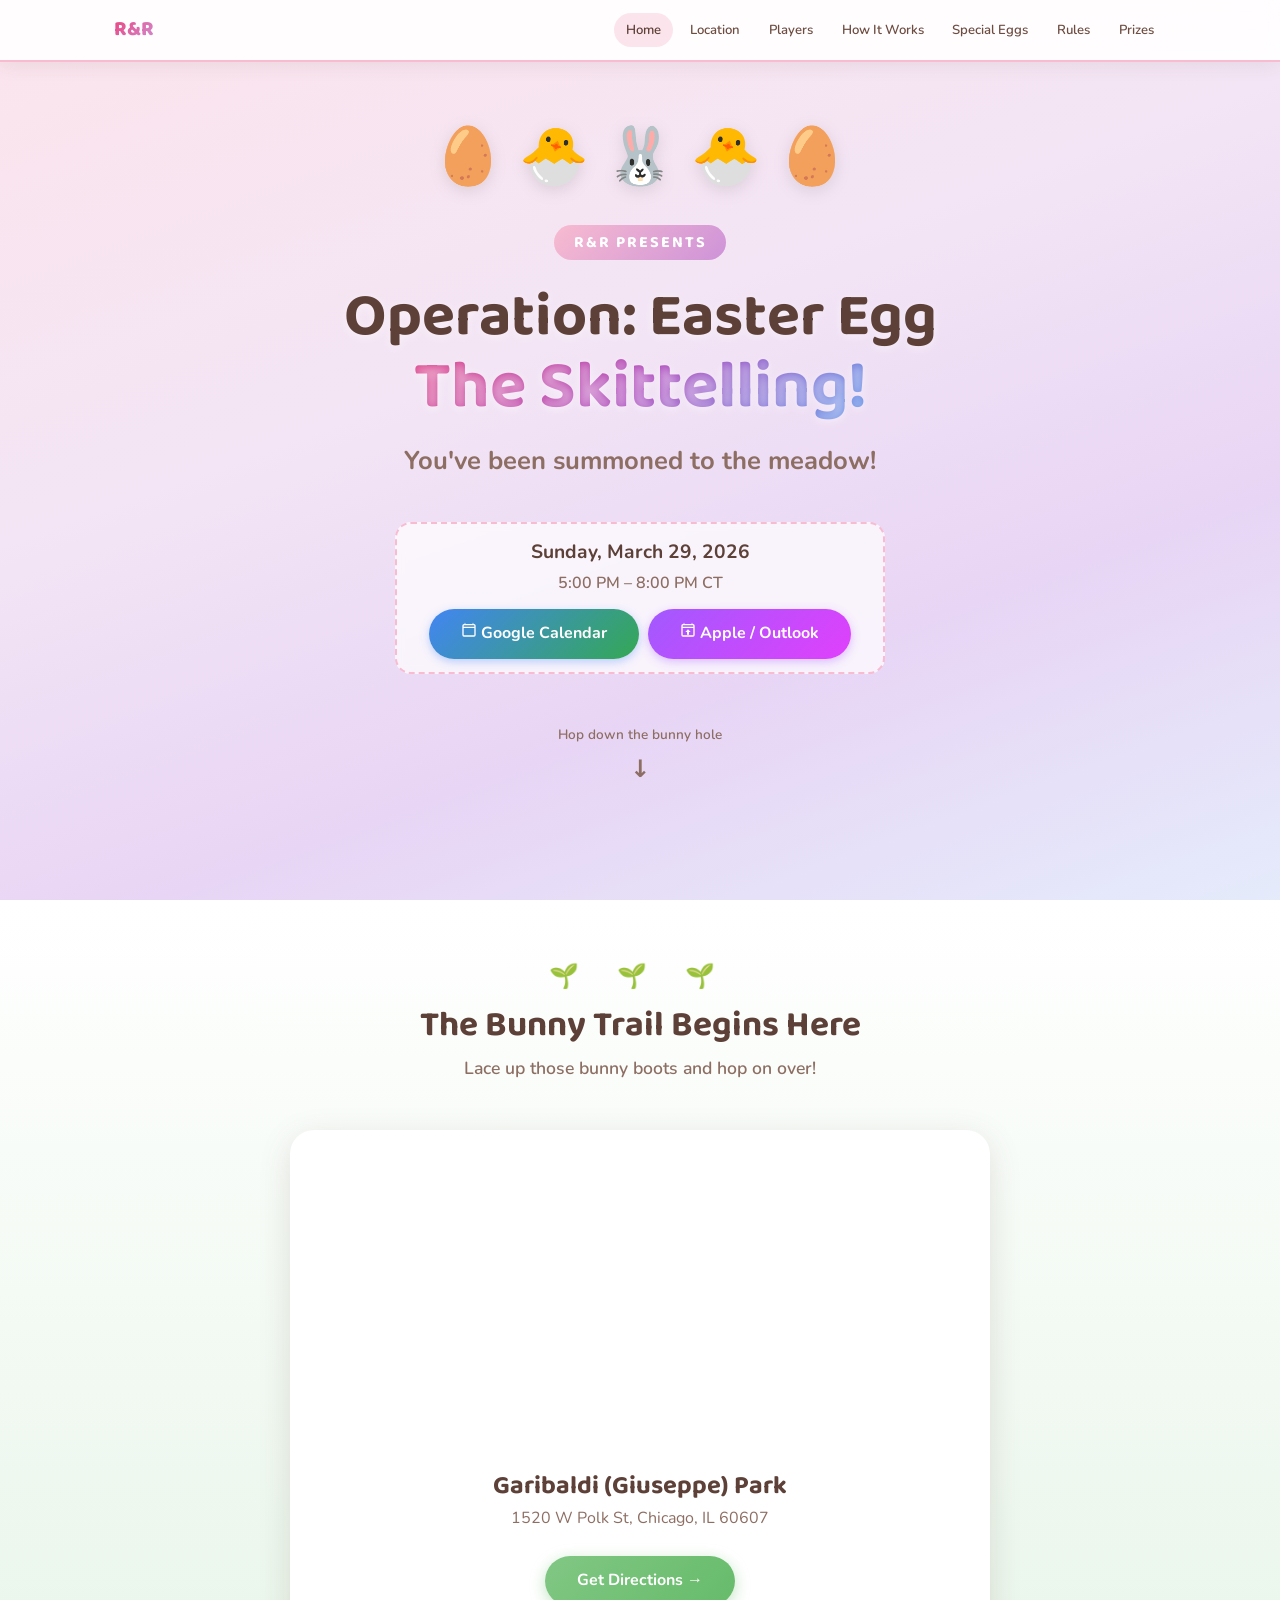
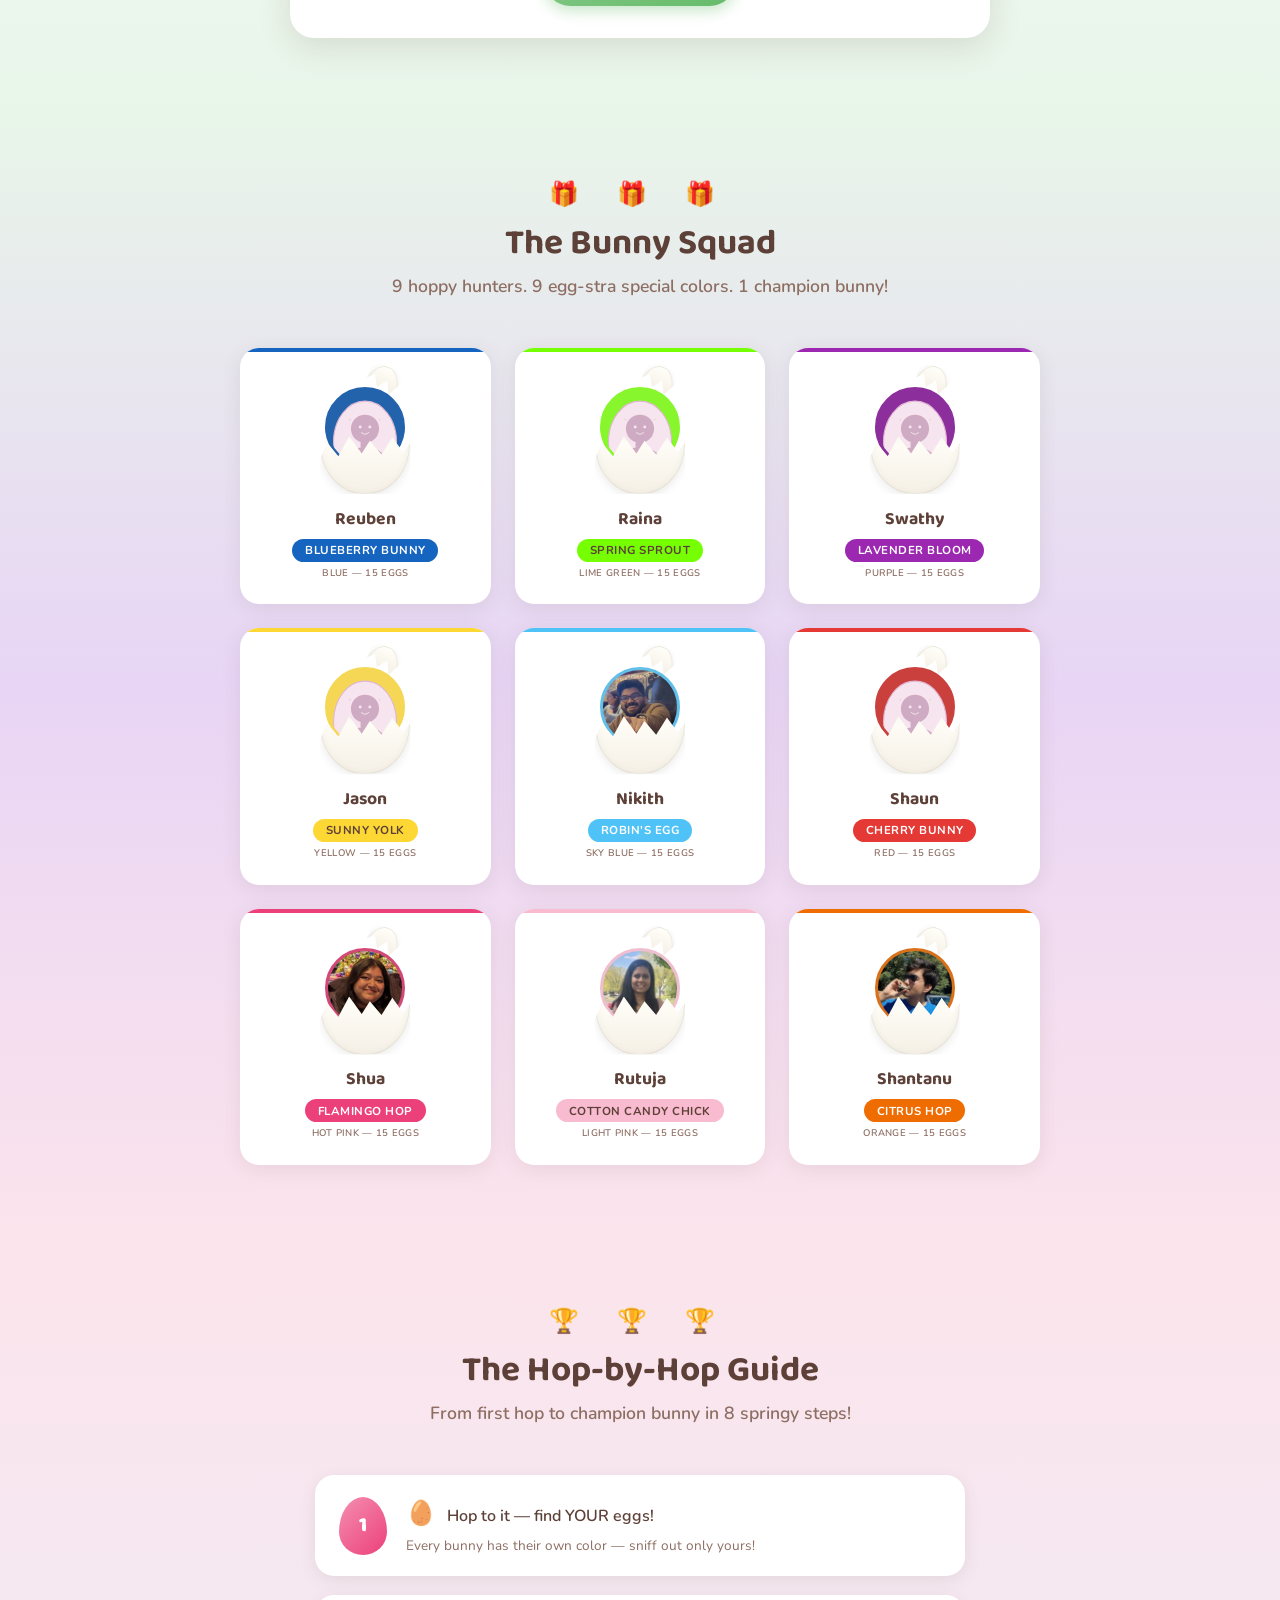
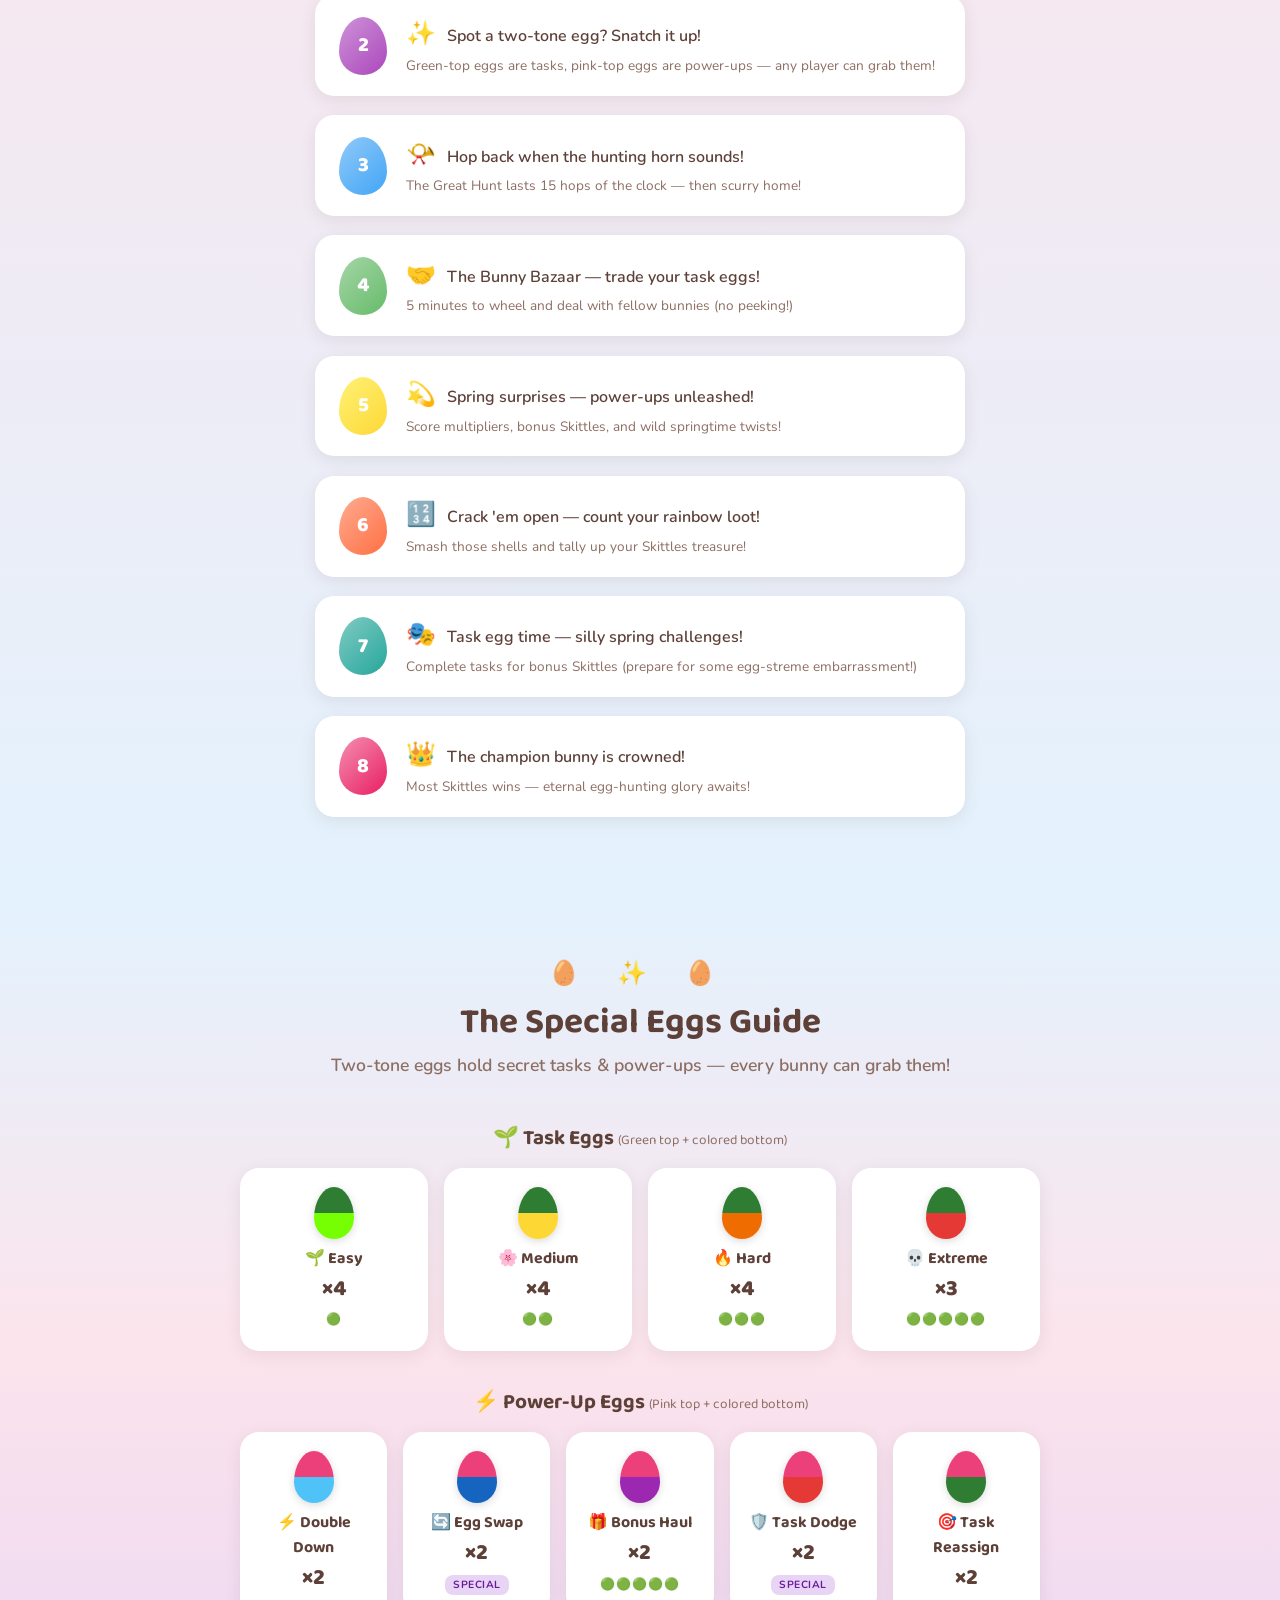
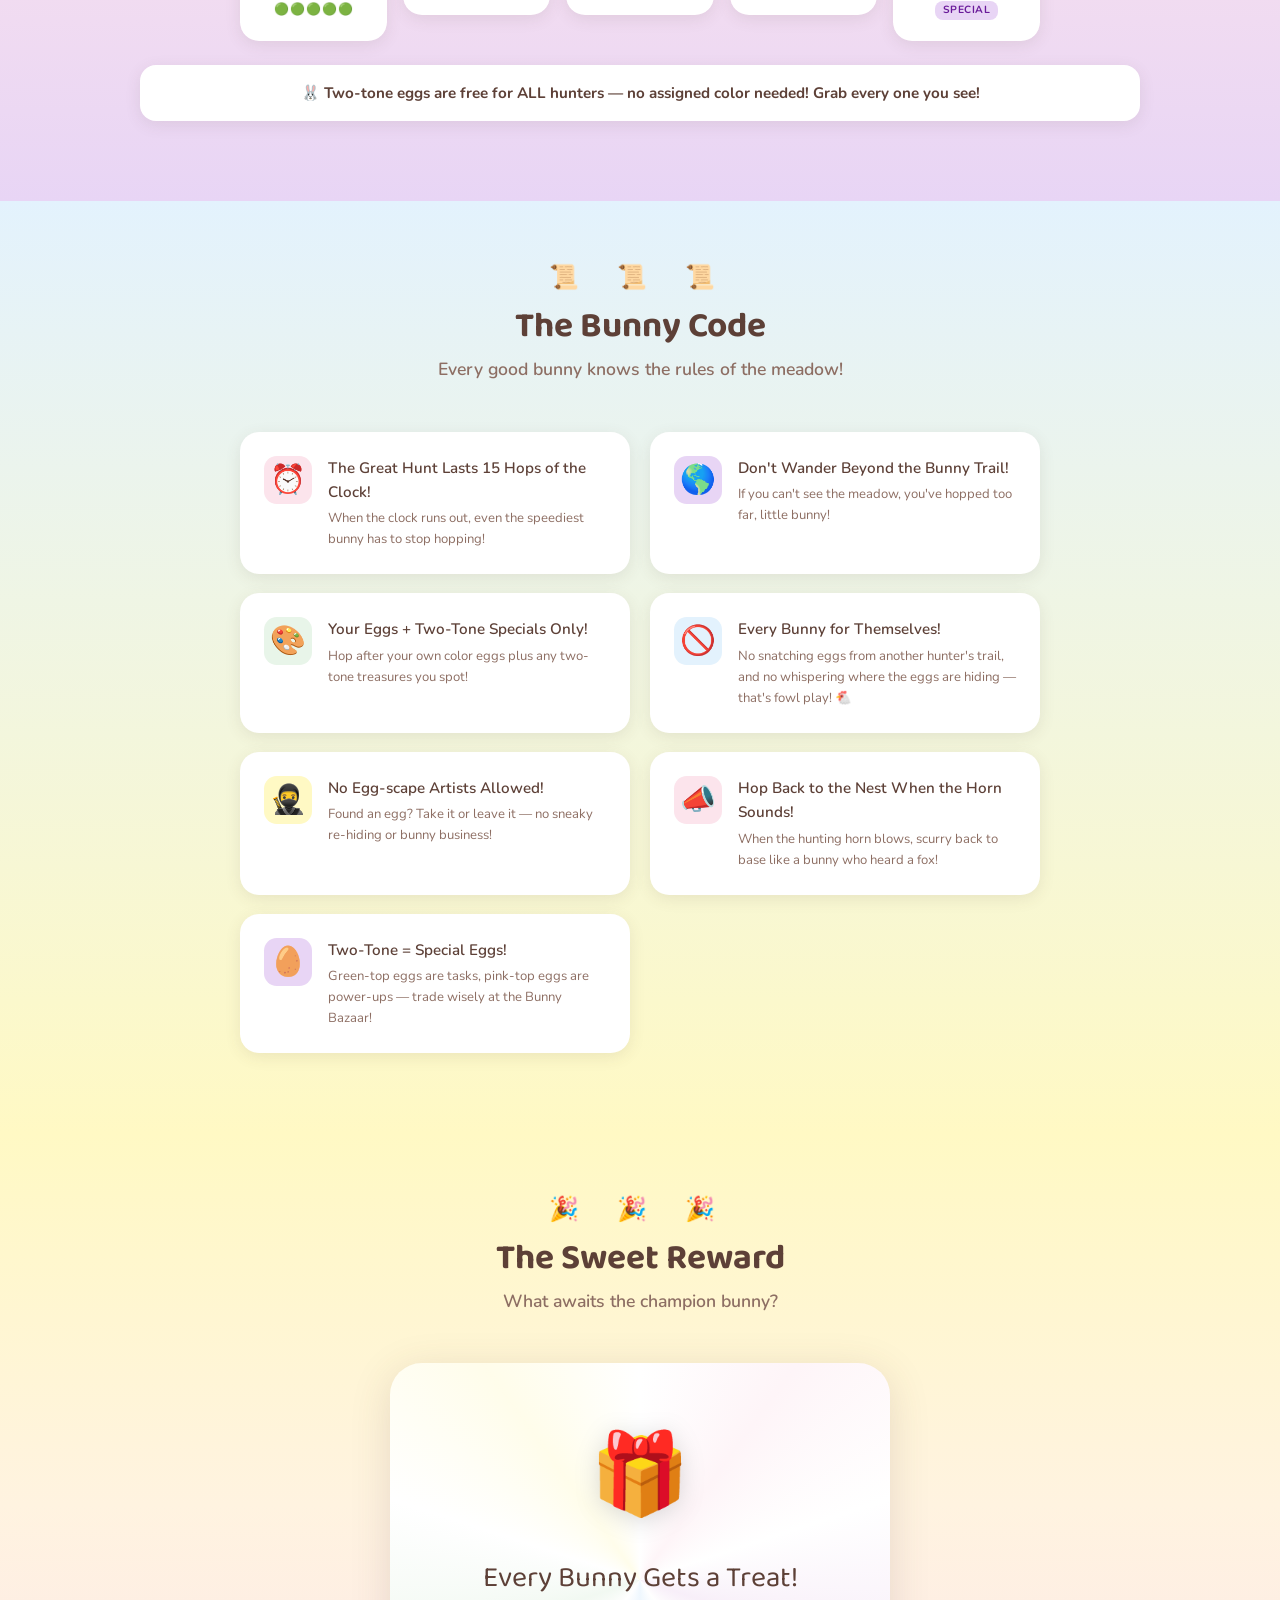
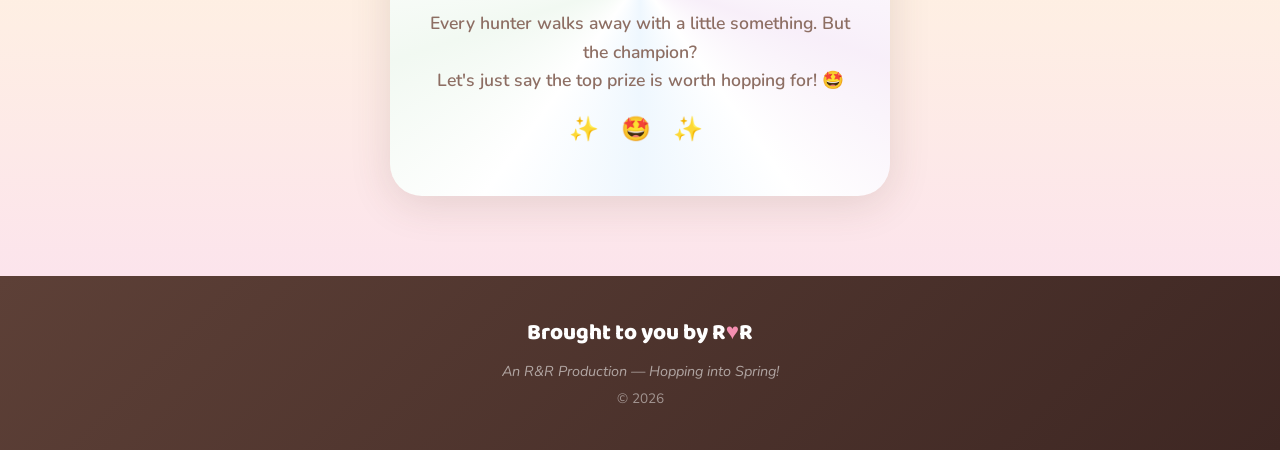
==== commit 55b1b782: "Fix event date to Mar 29 5PM, rename Shaun, flippable special egg cards - Date: April 5 10AM → March" ====
--- a/site/index.html
+++ b/site/index.html
@@ -298,6 +298,29 @@
             return '<span class="skittle-dots">' + dots + '</span>';
         }
 
+        // Helper: wrap card content in a flip container
+        function makeFlipCard(frontHtml, backHtml) {
+            var wrapper = document.createElement('div');
+            wrapper.className = 'special-egg-flip reveal';
+            wrapper.innerHTML =
+                '<div class="special-egg-flip-inner">' +
+                    '<div class="special-egg-grid-card">' + frontHtml + '</div>' +
+                    '<div class="special-egg-grid-back">' + backHtml + '</div>' +
+                '</div>';
+            wrapper.addEventListener('click', function () {
+                wrapper.classList.toggle('flipped');
+            });
+            return wrapper;
+        }
+
+        // Task egg descriptions per difficulty
+        var taskDescs = {
+            easy: 'Fun, quick challenges anyone can do. Low embarrassment, easy Skittles!',
+            medium: 'A bit more daring! Show off your acting and dancing chops.',
+            hard: 'Only the brave! Full-on performances for maximum bonus Skittles.',
+            extreme: 'Legendary status. Do you dare? Huge rewards await the bold!'
+        };
+
         // Task eggs grid
         var taskGrid = document.getElementById('taskEggsGrid');
         difficulties.forEach(function (d) {
@@ -306,9 +329,7 @@
             var count = t.count || t.items.length;
             var bottomObj = t.bottomColor ? kitColorMap[t.bottomColor] : null;
             var bottomHex = bottomObj ? bottomObj.hex : specialTopHex;
-            var card = document.createElement('div');
-            card.className = 'special-egg-grid-card reveal';
-            card.innerHTML =
+            var frontHtml =
                 '<div class="two-tone-egg">' +
                     '<div class="top" style="background:' + specialTopHex + ';"></div>' +
                     '<div class="bottom" style="background:' + bottomHex + ';"></div>' +
@@ -316,7 +337,12 @@
                 '<div class="special-egg-label">' + diffIcons[d] + ' ' + diffLabels[d] + '</div>' +
                 '<div class="special-egg-count">&times;' + count + '</div>' +
                 '<div class="special-egg-reward">' + skittleDots(t.reward) + '</div>';
-            taskGrid.appendChild(card);
+            var backHtml =
+                '<div class="special-egg-back-icon">' + diffIcons[d] + '</div>' +
+                '<div class="special-egg-back-title">' + diffLabels[d] + ' Task</div>' +
+                '<div class="special-egg-back-desc">' + taskDescs[d] + '</div>' +
+                '<div class="special-egg-back-desc" style="margin-top:0.3rem;font-weight:600;">' + t.rewardText + '</div>';
+            taskGrid.appendChild(makeFlipCard(frontHtml, backHtml));
         });
 
         // Power-up eggs grid
@@ -327,9 +353,7 @@
             var count = pu.count || 1;
             var bottomObj = pu.bottomColor ? kitColorMap[pu.bottomColor] : null;
             var bottomHex = bottomObj ? bottomObj.hex : '#999';
-            var card = document.createElement('div');
-            card.className = 'special-egg-grid-card reveal';
-            card.innerHTML =
+            var frontHtml =
                 '<div class="two-tone-egg">' +
                     '<div class="top" style="background:' + puTopHex + ';"></div>' +
                     '<div class="bottom" style="background:' + bottomHex + ';"></div>' +
@@ -337,8 +361,24 @@
                 '<div class="special-egg-label">' + pu.icon + ' ' + pu.name + '</div>' +
                 '<div class="special-egg-count">&times;' + count + '</div>' +
                 '<div class="special-egg-reward">' + (pu.scoreBonus > 0 ? skittleDots(pu.scoreBonus) : '<span class="special-effect-badge">Special</span>') + '</div>';
-            puGrid.appendChild(card);
-        });
+            var backHtml =
+                '<div class="special-egg-back-icon">' + pu.icon + '</div>' +
+                '<div class="special-egg-back-title">' + pu.name + '</div>' +
+                '<div class="special-egg-back-desc">' + pu.description + '</div>';
+            puGrid.appendChild(makeFlipCard(frontHtml, backHtml));
+        });
+
+        // Random flip hints so visitors know cards are interactive
+        var allFlipCards = document.querySelectorAll('.special-egg-flip');
+        function randomFlipHint() {
+            var unflipped = [];
+            allFlipCards.forEach(function (c) { if (!c.classList.contains('flipped')) unflipped.push(c); });
+            if (unflipped.length === 0) return;
+            var pick = unflipped[Math.floor(Math.random() * unflipped.length)];
+            pick.classList.add('hint');
+            pick.addEventListener('animationend', function () { pick.classList.remove('hint'); }, { once: true });
+        }
+        setInterval(randomFlipHint, 3000);
 
         // ── Rules ──
         var rulesGrid = document.getElementById('rulesGrid');
--- a/site/css/style.css
+++ b/site/css/style.css
@@ -993,22 +993,83 @@
     }
 }
 
-.special-egg-grid-card {
+/* Card flip wrapper */
+.special-egg-flip {
+    perspective: 800px;
+    cursor: pointer;
+}
+
+.special-egg-flip-inner {
+    position: relative;
+    transition: transform 0.5s ease;
+    transform-style: preserve-3d;
+}
+
+.special-egg-flip.flipped .special-egg-flip-inner {
+    transform: rotateY(180deg);
+}
+
+.special-egg-grid-card,
+.special-egg-grid-back {
     background: white;
     border-radius: 1.2rem;
     padding: 1.2rem 1rem;
     text-align: center;
     box-shadow: 0 4px 16px var(--shadow);
-    transition: all 0.3s ease;
+    transition: box-shadow 0.3s ease;
     display: flex;
     flex-direction: column;
     align-items: center;
     gap: 0.4rem;
-}
-
-.special-egg-grid-card:hover {
-    transform: translateY(-4px);
+    backface-visibility: hidden;
+    -webkit-backface-visibility: hidden;
+}
+
+.special-egg-grid-back {
+    position: absolute;
+    top: 0;
+    left: 0;
+    width: 100%;
+    height: 100%;
+    transform: rotateY(180deg);
+    justify-content: center;
+    padding: 1rem;
+    background: linear-gradient(135deg, var(--pink), var(--lavender));
+}
+
+.special-egg-back-icon {
+    font-size: 1.6rem;
+    margin-bottom: 0.3rem;
+}
+
+.special-egg-back-title {
+    font-family: 'Baloo 2', cursive;
+    font-size: 0.95rem;
+    font-weight: 700;
+    color: var(--brown);
+    margin-bottom: 0.2rem;
+}
+
+.special-egg-back-desc {
+    font-size: 0.8rem;
+    color: var(--brown-light);
+    line-height: 1.4;
+}
+
+.special-egg-flip:hover .special-egg-grid-card,
+.special-egg-flip:hover .special-egg-grid-back {
     box-shadow: 0 8px 24px var(--shadow-md);
+}
+
+/* Gentle pulse hint on cards that haven't been flipped */
+@keyframes flipHint {
+    0%, 100% { transform: rotateY(0deg); }
+    25% { transform: rotateY(15deg); }
+    75% { transform: rotateY(-5deg); }
+}
+
+.special-egg-flip.hint .special-egg-flip-inner {
+    animation: flipHint 0.6s ease;
 }
 
 .special-group-title {
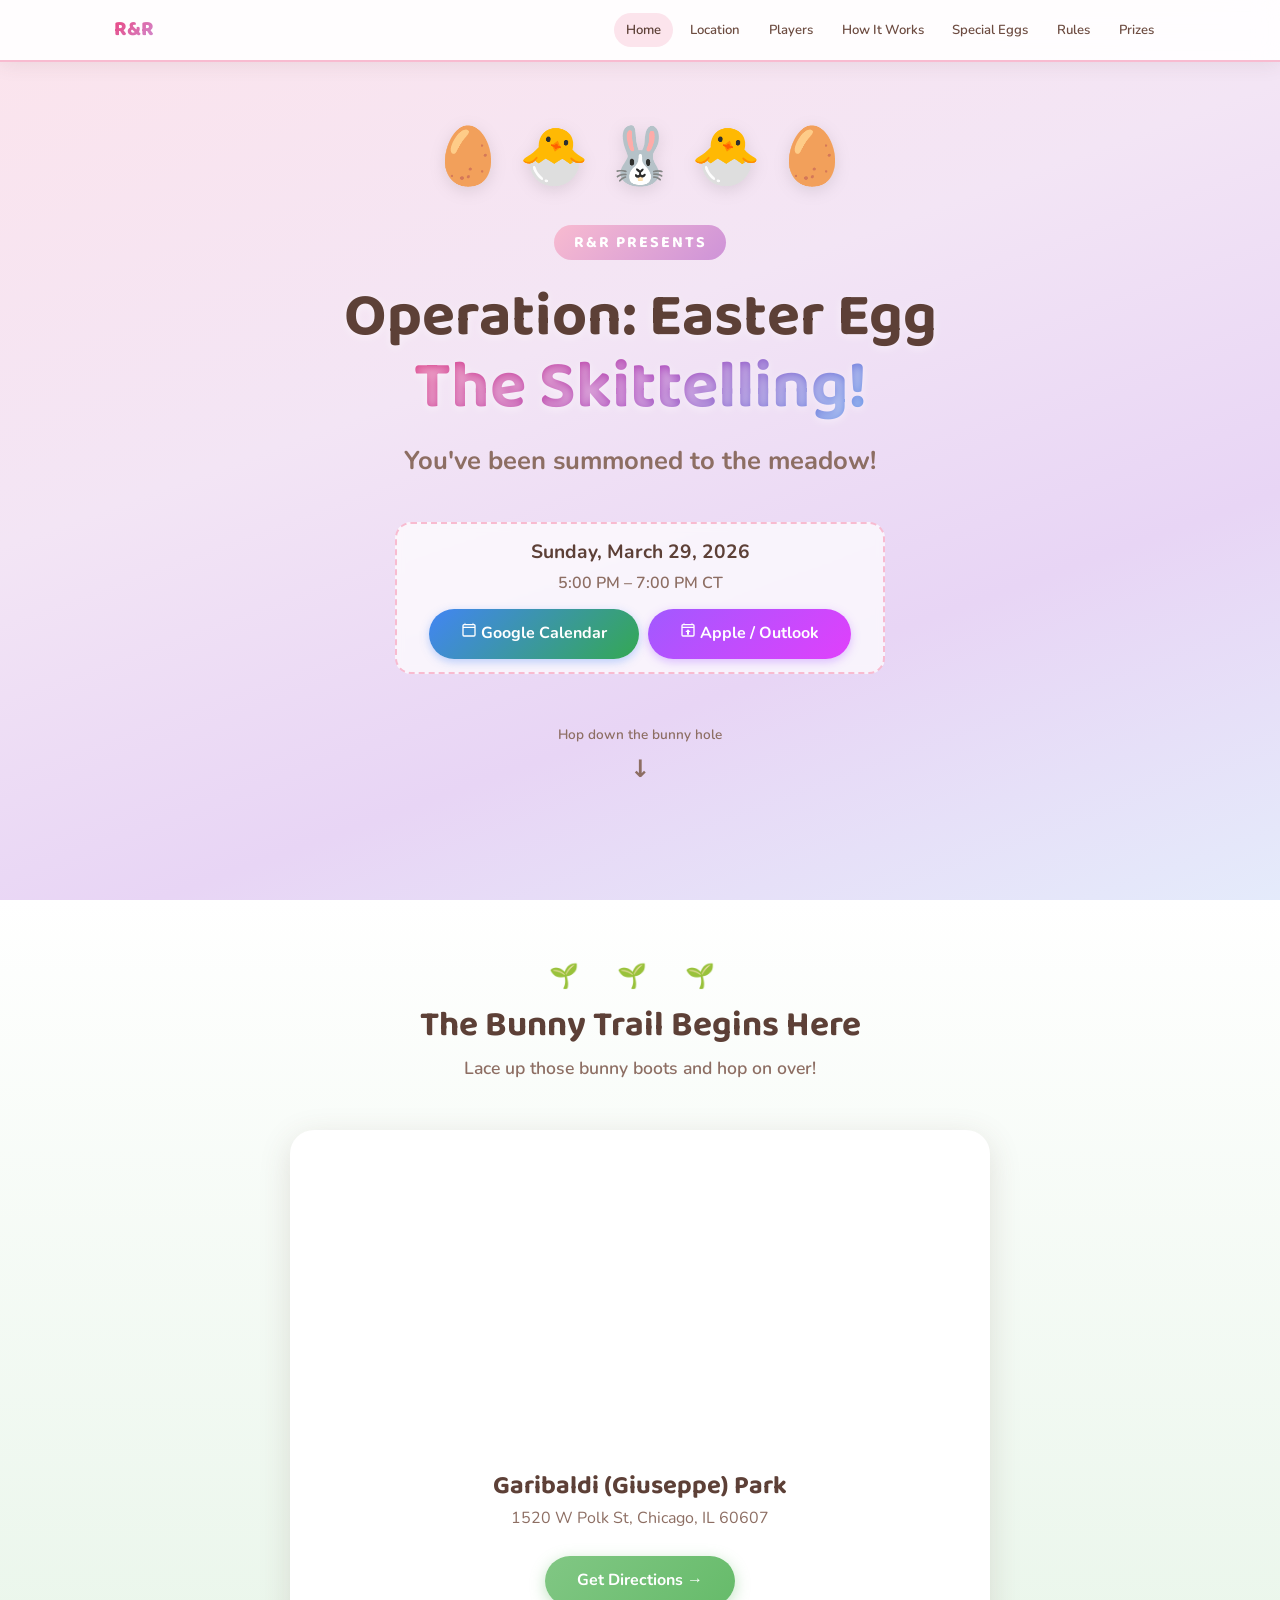
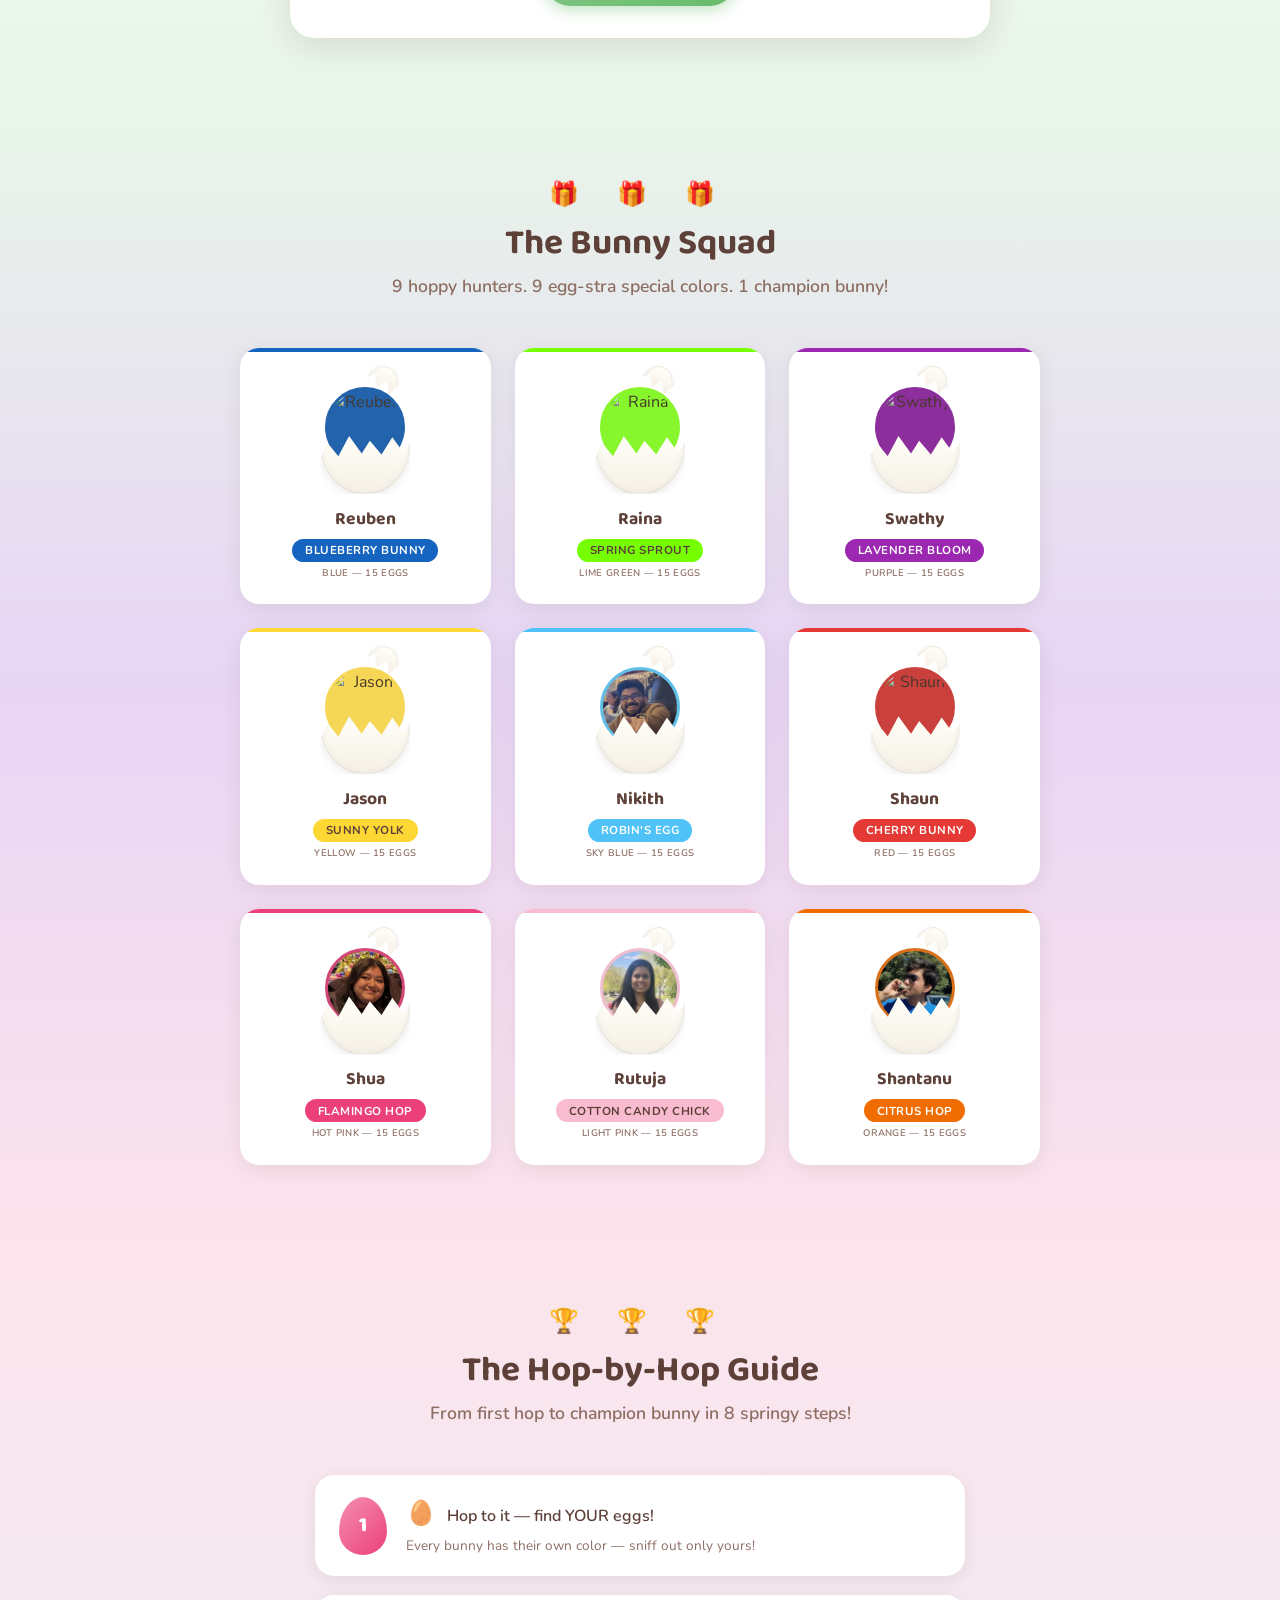
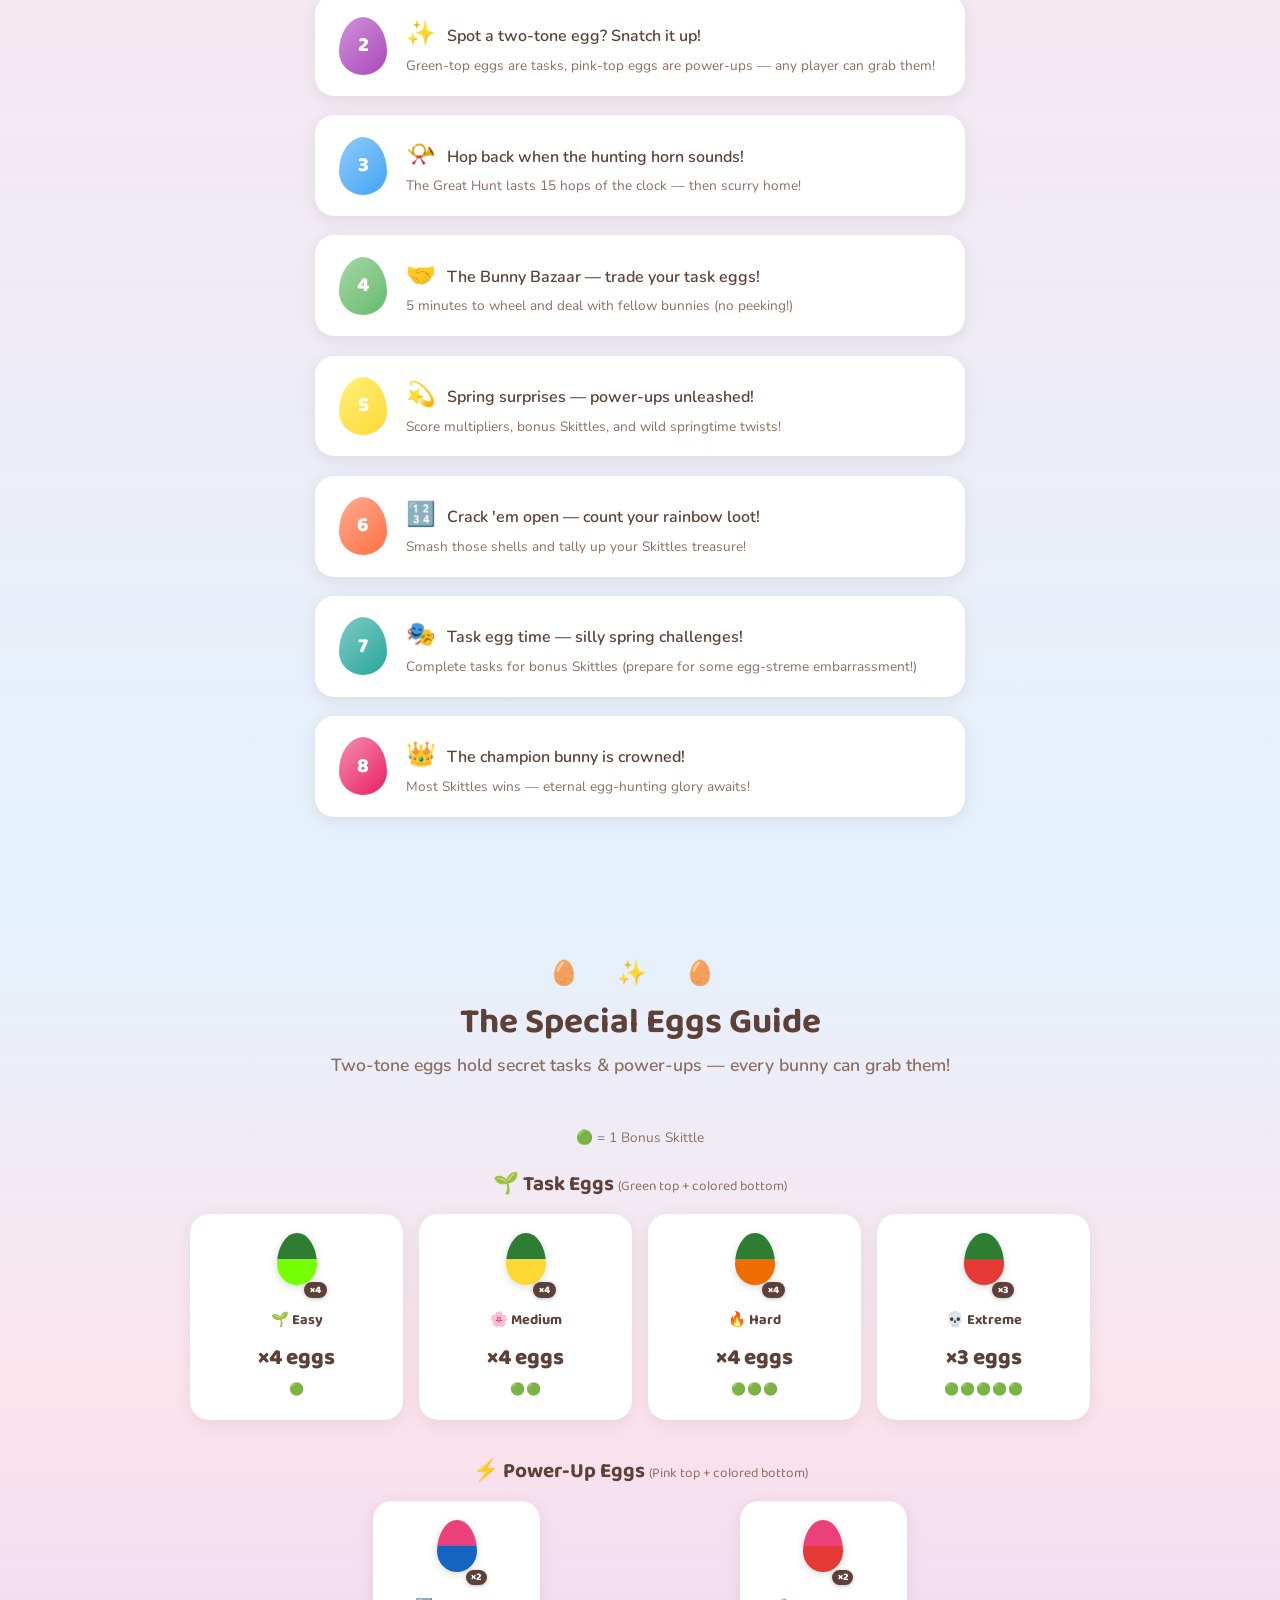
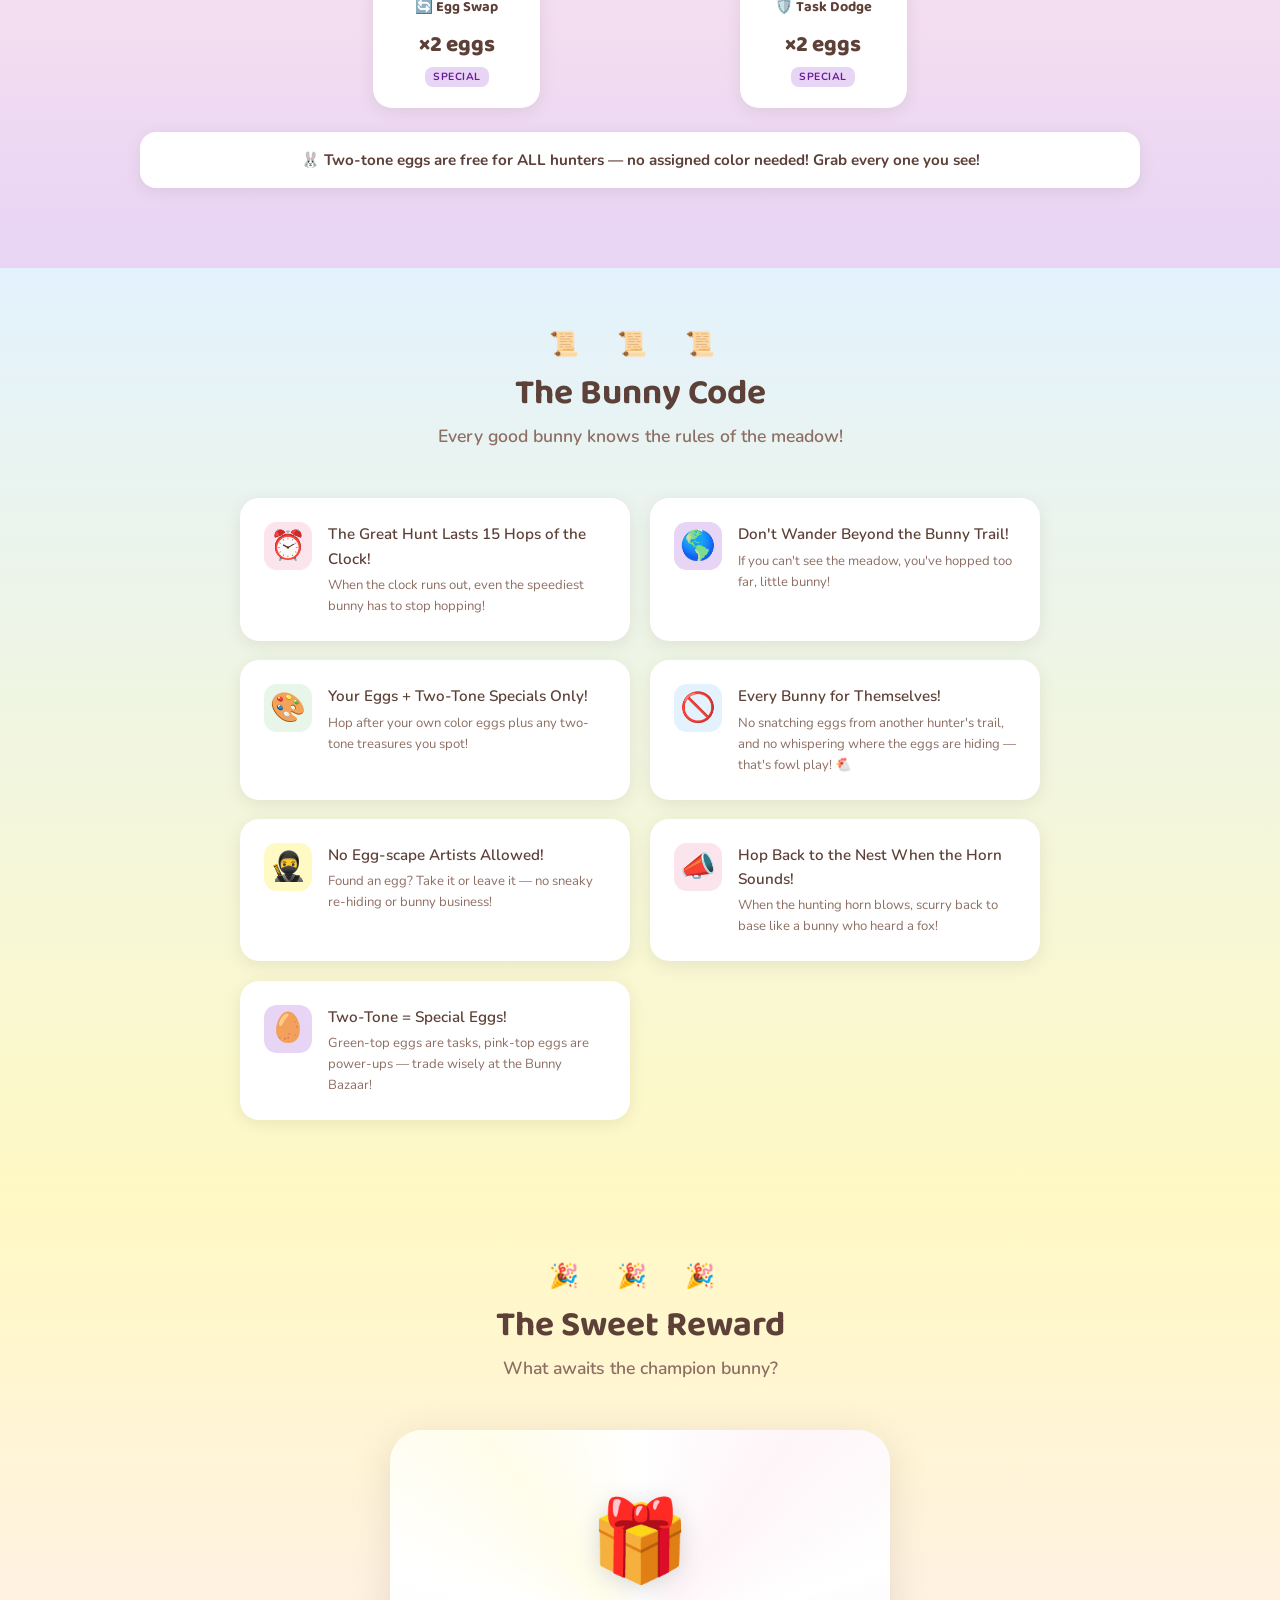
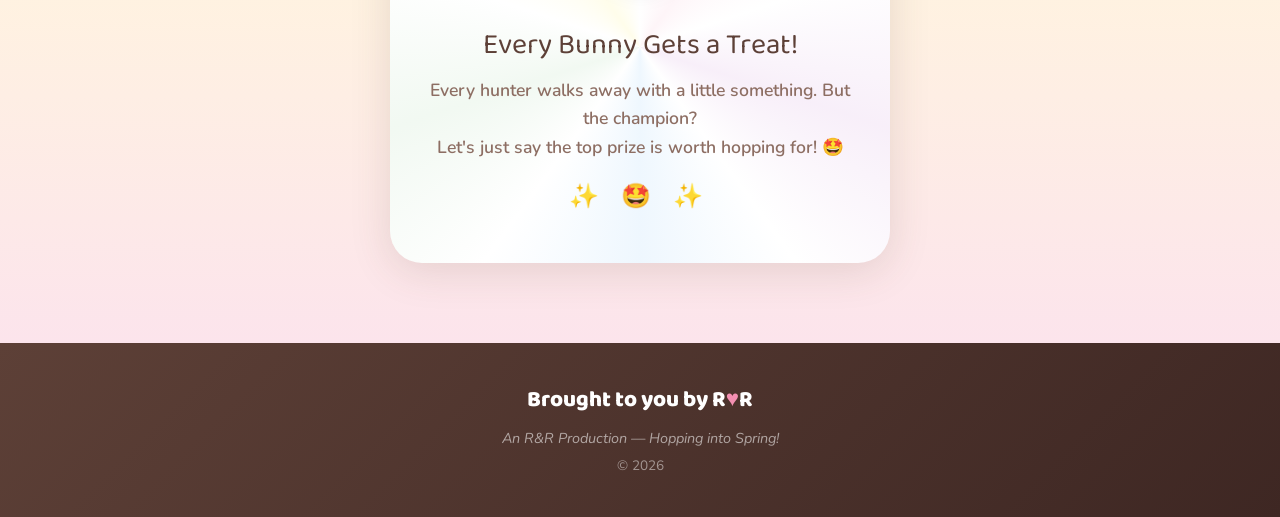
==== commit 066d6d1a: "Egg count badges, skittles legend, equal-height aligned special egg cards - Add ×N badge overlay on " ====
--- a/site/index.html
+++ b/site/index.html
@@ -116,6 +116,7 @@
             <div class="section-divider reveal">&#129370; &#10024; &#129370;</div>
             <h2 class="section-title reveal">The Special Eggs Guide</h2>
             <p class="section-subtitle reveal">Two-tone eggs hold secret tasks &amp; power-ups &mdash; every bunny can grab them!</p>
+            <p class="skittles-legend reveal">&#128994; = 1 Bonus Skittle</p>
 
             <h3 class="special-group-title reveal">&#127793; Task Eggs <span class="special-group-hint">(Green top + colored bottom)</span></h3>
             <div class="special-eggs-grid grid-4" id="taskEggsGrid"></div>
@@ -298,6 +299,16 @@
             return '<span class="skittle-dots">' + dots + '</span>';
         }
 
+        function eggWithBadge(topHex, bottomHex, count) {
+            return '<div class="two-tone-egg-wrap">' +
+                '<div class="two-tone-egg">' +
+                    '<div class="top" style="background:' + topHex + ';"></div>' +
+                    '<div class="bottom" style="background:' + bottomHex + ';"></div>' +
+                '</div>' +
+                '<span class="egg-count-badge">&times;' + count + '</span>' +
+            '</div>';
+        }
+
         // Helper: wrap card content in a flip container
         function makeFlipCard(frontHtml, backHtml) {
             var wrapper = document.createElement('div');
@@ -330,12 +341,9 @@
             var bottomObj = t.bottomColor ? kitColorMap[t.bottomColor] : null;
             var bottomHex = bottomObj ? bottomObj.hex : specialTopHex;
             var frontHtml =
-                '<div class="two-tone-egg">' +
-                    '<div class="top" style="background:' + specialTopHex + ';"></div>' +
-                    '<div class="bottom" style="background:' + bottomHex + ';"></div>' +
-                '</div>' +
+                eggWithBadge(specialTopHex, bottomHex, count) +
                 '<div class="special-egg-label">' + diffIcons[d] + ' ' + diffLabels[d] + '</div>' +
-                '<div class="special-egg-count">&times;' + count + '</div>' +
+                '<div class="special-egg-count">&times;' + count + ' eggs</div>' +
                 '<div class="special-egg-reward">' + skittleDots(t.reward) + '</div>';
             var backHtml =
                 '<div class="special-egg-back-icon">' + diffIcons[d] + '</div>' +
@@ -354,12 +362,9 @@
             var bottomObj = pu.bottomColor ? kitColorMap[pu.bottomColor] : null;
             var bottomHex = bottomObj ? bottomObj.hex : '#999';
             var frontHtml =
-                '<div class="two-tone-egg">' +
-                    '<div class="top" style="background:' + puTopHex + ';"></div>' +
-                    '<div class="bottom" style="background:' + bottomHex + ';"></div>' +
-                '</div>' +
+                eggWithBadge(puTopHex, bottomHex, count) +
                 '<div class="special-egg-label">' + pu.icon + ' ' + pu.name + '</div>' +
-                '<div class="special-egg-count">&times;' + count + '</div>' +
+                '<div class="special-egg-count">&times;' + count + ' eggs</div>' +
                 '<div class="special-egg-reward">' + (pu.scoreBonus > 0 ? skittleDots(pu.scoreBonus) : '<span class="special-effect-badge">Special</span>') + '</div>';
             var backHtml =
                 '<div class="special-egg-back-icon">' + pu.icon + '</div>' +
@@ -368,17 +373,23 @@
             puGrid.appendChild(makeFlipCard(frontHtml, backHtml));
         });
 
-        // Random flip hints so visitors know cards are interactive
+        // Random flip hints — fully flip a card over, then flip it back
         var allFlipCards = document.querySelectorAll('.special-egg-flip');
+        var hintBusy = false;
         function randomFlipHint() {
+            if (hintBusy) return;
             var unflipped = [];
             allFlipCards.forEach(function (c) { if (!c.classList.contains('flipped')) unflipped.push(c); });
             if (unflipped.length === 0) return;
+            hintBusy = true;
             var pick = unflipped[Math.floor(Math.random() * unflipped.length)];
-            pick.classList.add('hint');
-            pick.addEventListener('animationend', function () { pick.classList.remove('hint'); }, { once: true });
+            pick.classList.add('flipped');
+            setTimeout(function () {
+                pick.classList.remove('flipped');
+                hintBusy = false;
+            }, 2000);
         }
-        setInterval(randomFlipHint, 3000);
+        setInterval(randomFlipHint, 4000);
 
         // ── Rules ──
         var rulesGrid = document.getElementById('rulesGrid');
--- a/site/css/style.css
+++ b/site/css/style.css
@@ -974,7 +974,7 @@
 .special-eggs-grid {
     display: grid;
     gap: 1rem;
-    max-width: 800px;
+    max-width: 900px;
     margin: 0 auto;
 }
 
@@ -998,6 +998,22 @@
     perspective: 800px;
     cursor: pointer;
 }
+
+/* Equal-height cards within grid rows */
+.special-eggs-grid .special-egg-flip {
+    display: flex;
+}
+
+.special-eggs-grid .special-egg-flip-inner {
+    flex: 1;
+    display: flex;
+}
+
+.special-eggs-grid .special-egg-grid-card {
+    flex: 1;
+    justify-content: flex-start;
+}
+
 
 .special-egg-flip-inner {
     position: relative;
@@ -1061,16 +1077,6 @@
     box-shadow: 0 8px 24px var(--shadow-md);
 }
 
-/* Gentle pulse hint on cards that haven't been flipped */
-@keyframes flipHint {
-    0%, 100% { transform: rotateY(0deg); }
-    25% { transform: rotateY(15deg); }
-    75% { transform: rotateY(-5deg); }
-}
-
-.special-egg-flip.hint .special-egg-flip-inner {
-    animation: flipHint 0.6s ease;
-}
 
 .special-group-title {
     font-family: 'Baloo 2', cursive;
@@ -1092,6 +1098,35 @@
     font-weight: 800;
     color: var(--brown);
     line-height: 1;
+}
+
+/* Badge overlaid on bottom-right of the two-tone egg */
+.two-tone-egg-wrap {
+    position: relative;
+    display: inline-block;
+}
+
+.egg-count-badge {
+    position: absolute;
+    bottom: -4px;
+    right: -10px;
+    background: var(--brown);
+    color: white;
+    font-family: 'Baloo 2', cursive;
+    font-size: 0.65rem;
+    font-weight: 800;
+    line-height: 1;
+    padding: 0.15rem 0.35rem;
+    border-radius: 0.6rem;
+    box-shadow: 0 1px 4px rgba(0,0,0,0.25);
+    white-space: nowrap;
+}
+
+.skittles-legend {
+    text-align: center;
+    font-size: 0.85rem;
+    color: var(--brown-soft);
+    margin-bottom: 1.5rem;
 }
 
 .special-egg-reward {
@@ -1139,9 +1174,15 @@
 
 .special-egg-label {
     font-family: 'Baloo 2', cursive;
-    font-size: 1rem;
+    font-size: 0.9rem;
     font-weight: 700;
     color: var(--brown);
+    min-height: 2.8em;
+    display: flex;
+    align-items: center;
+    justify-content: center;
+    line-height: 1.3;
+    white-space: nowrap;
 }
 
 .special-egg-desc {
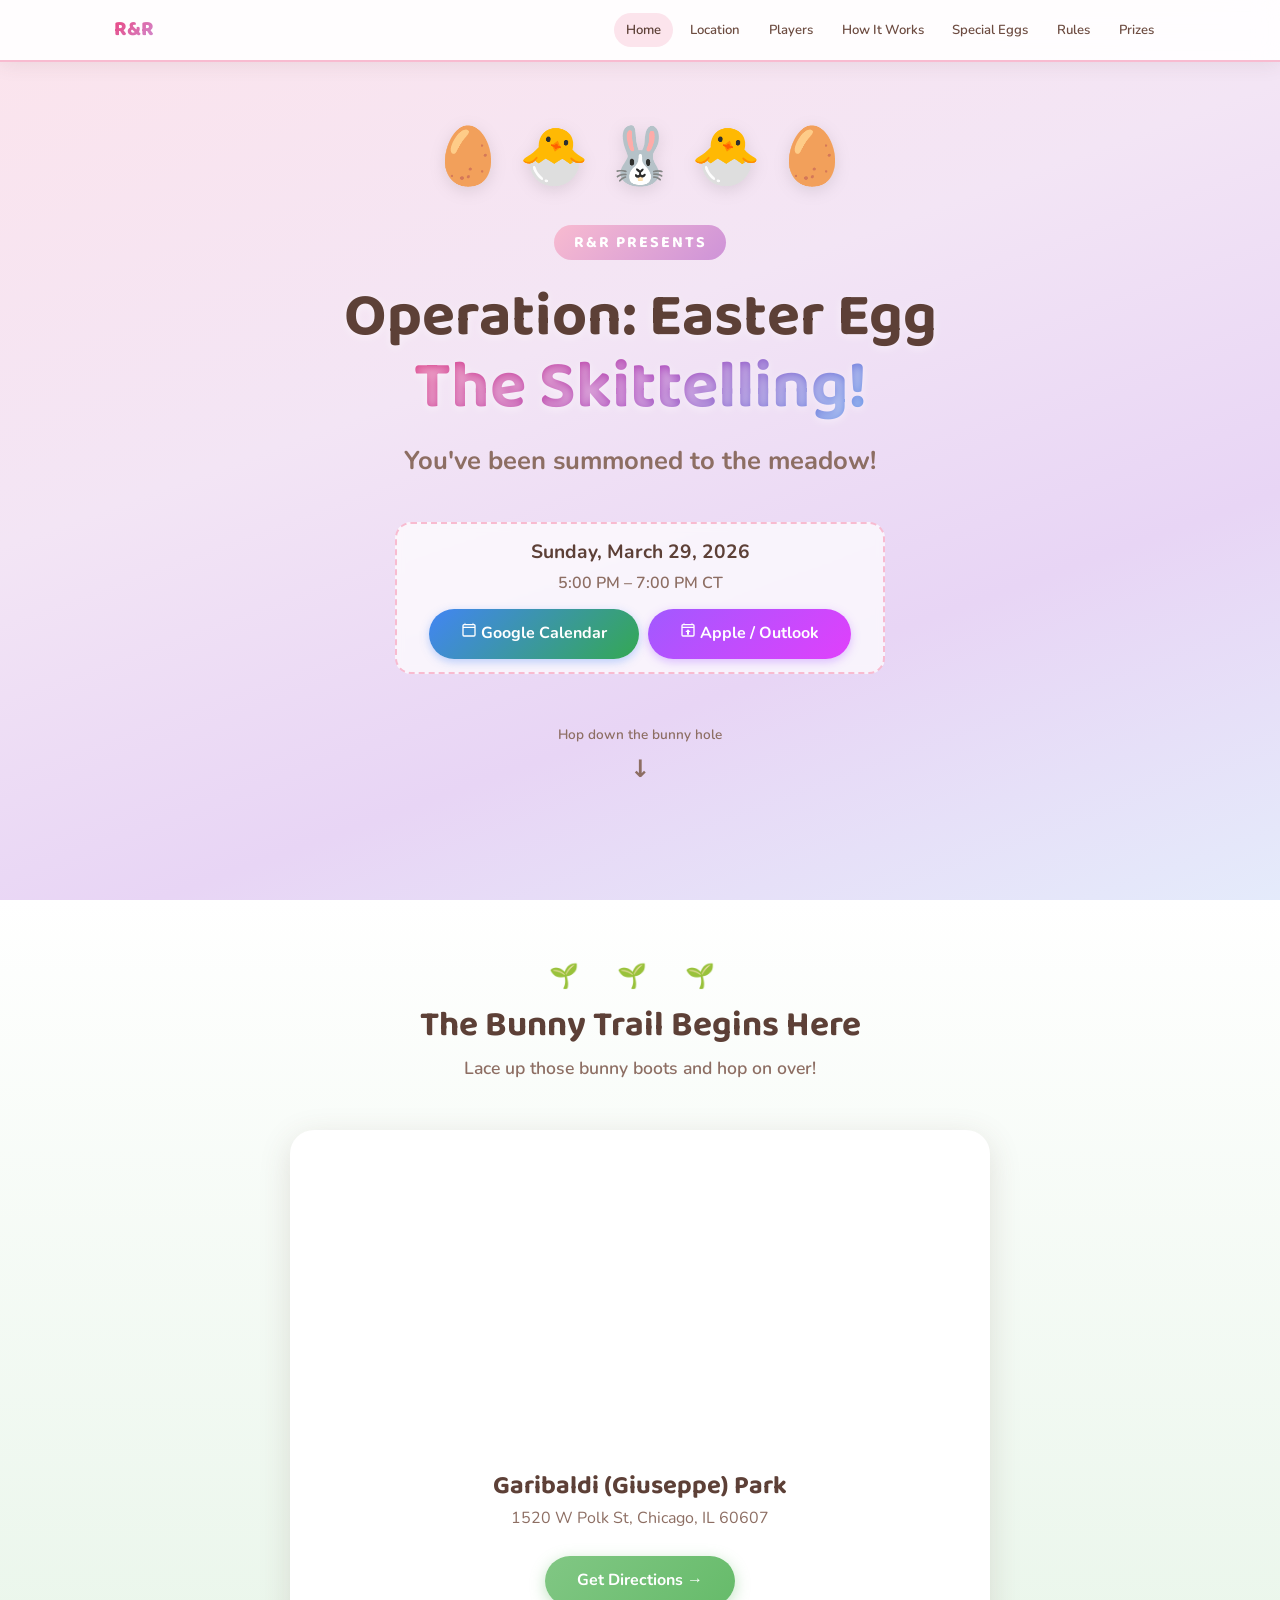
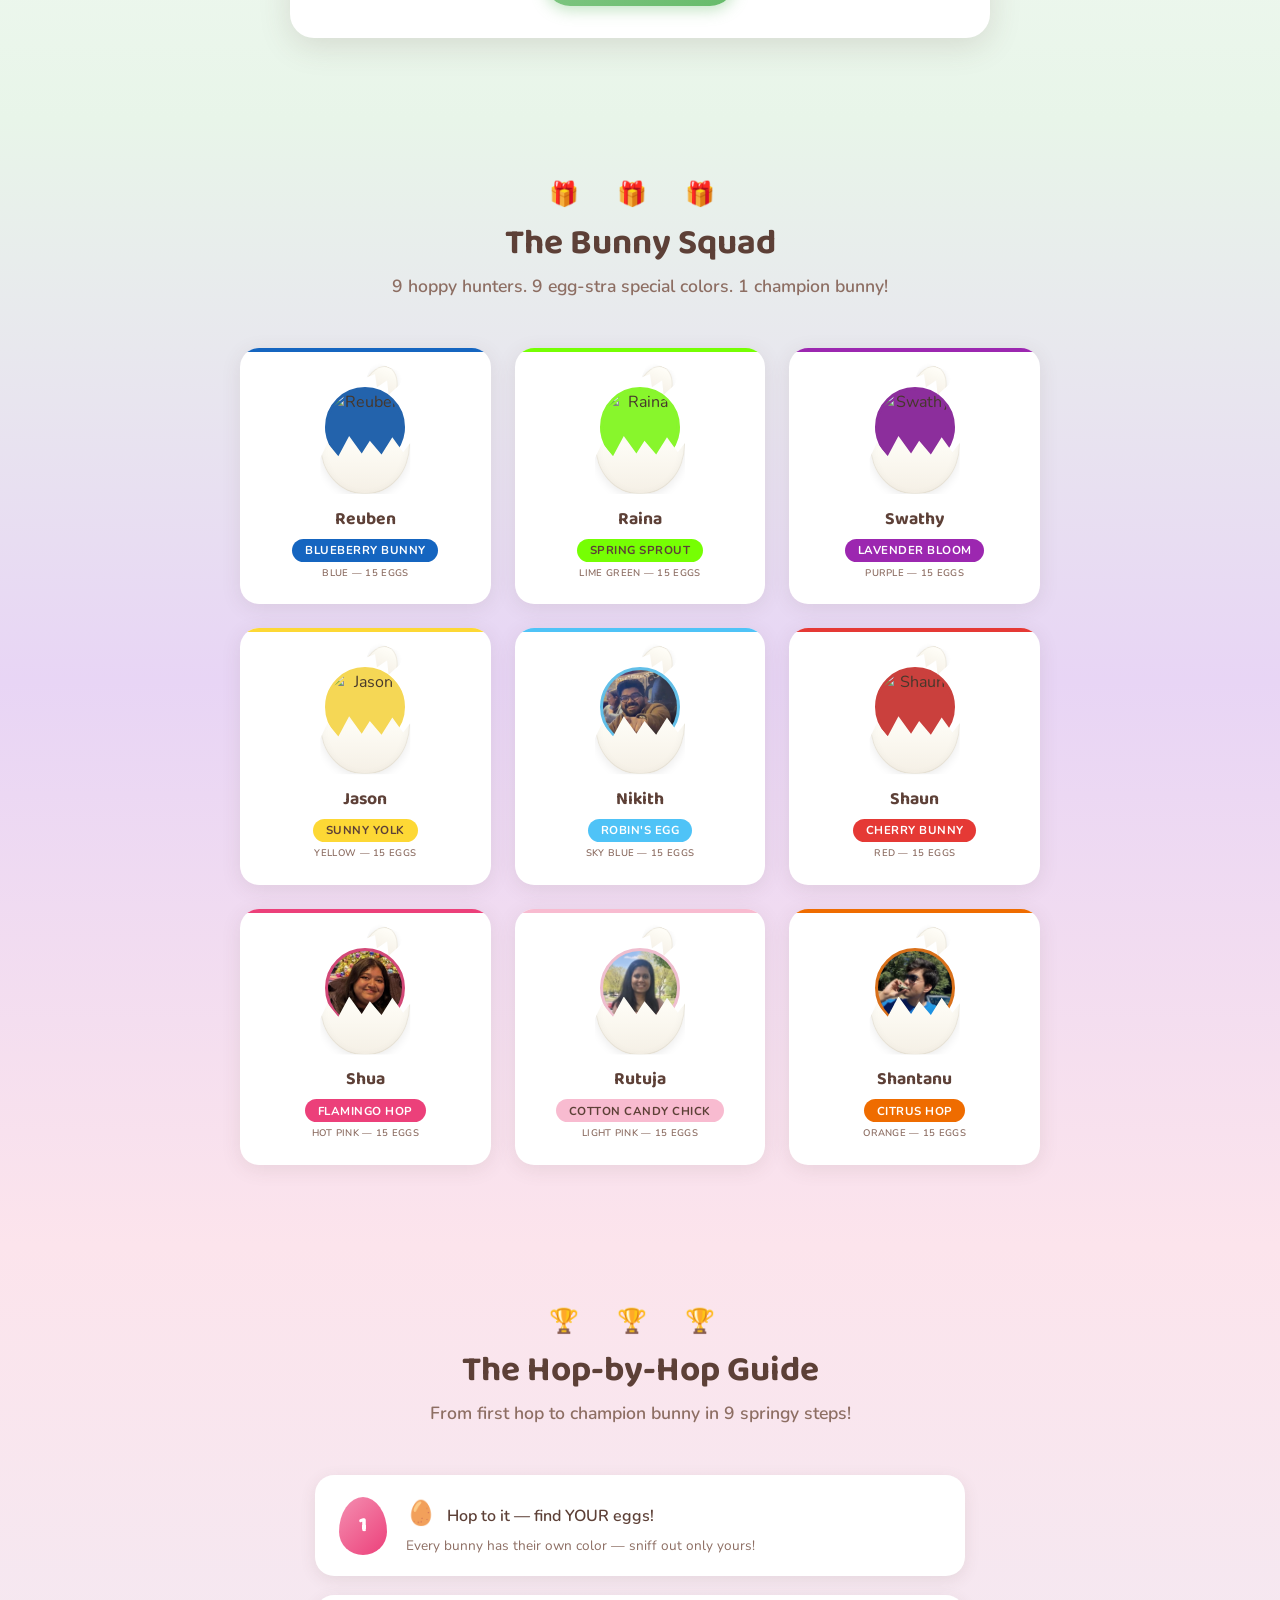
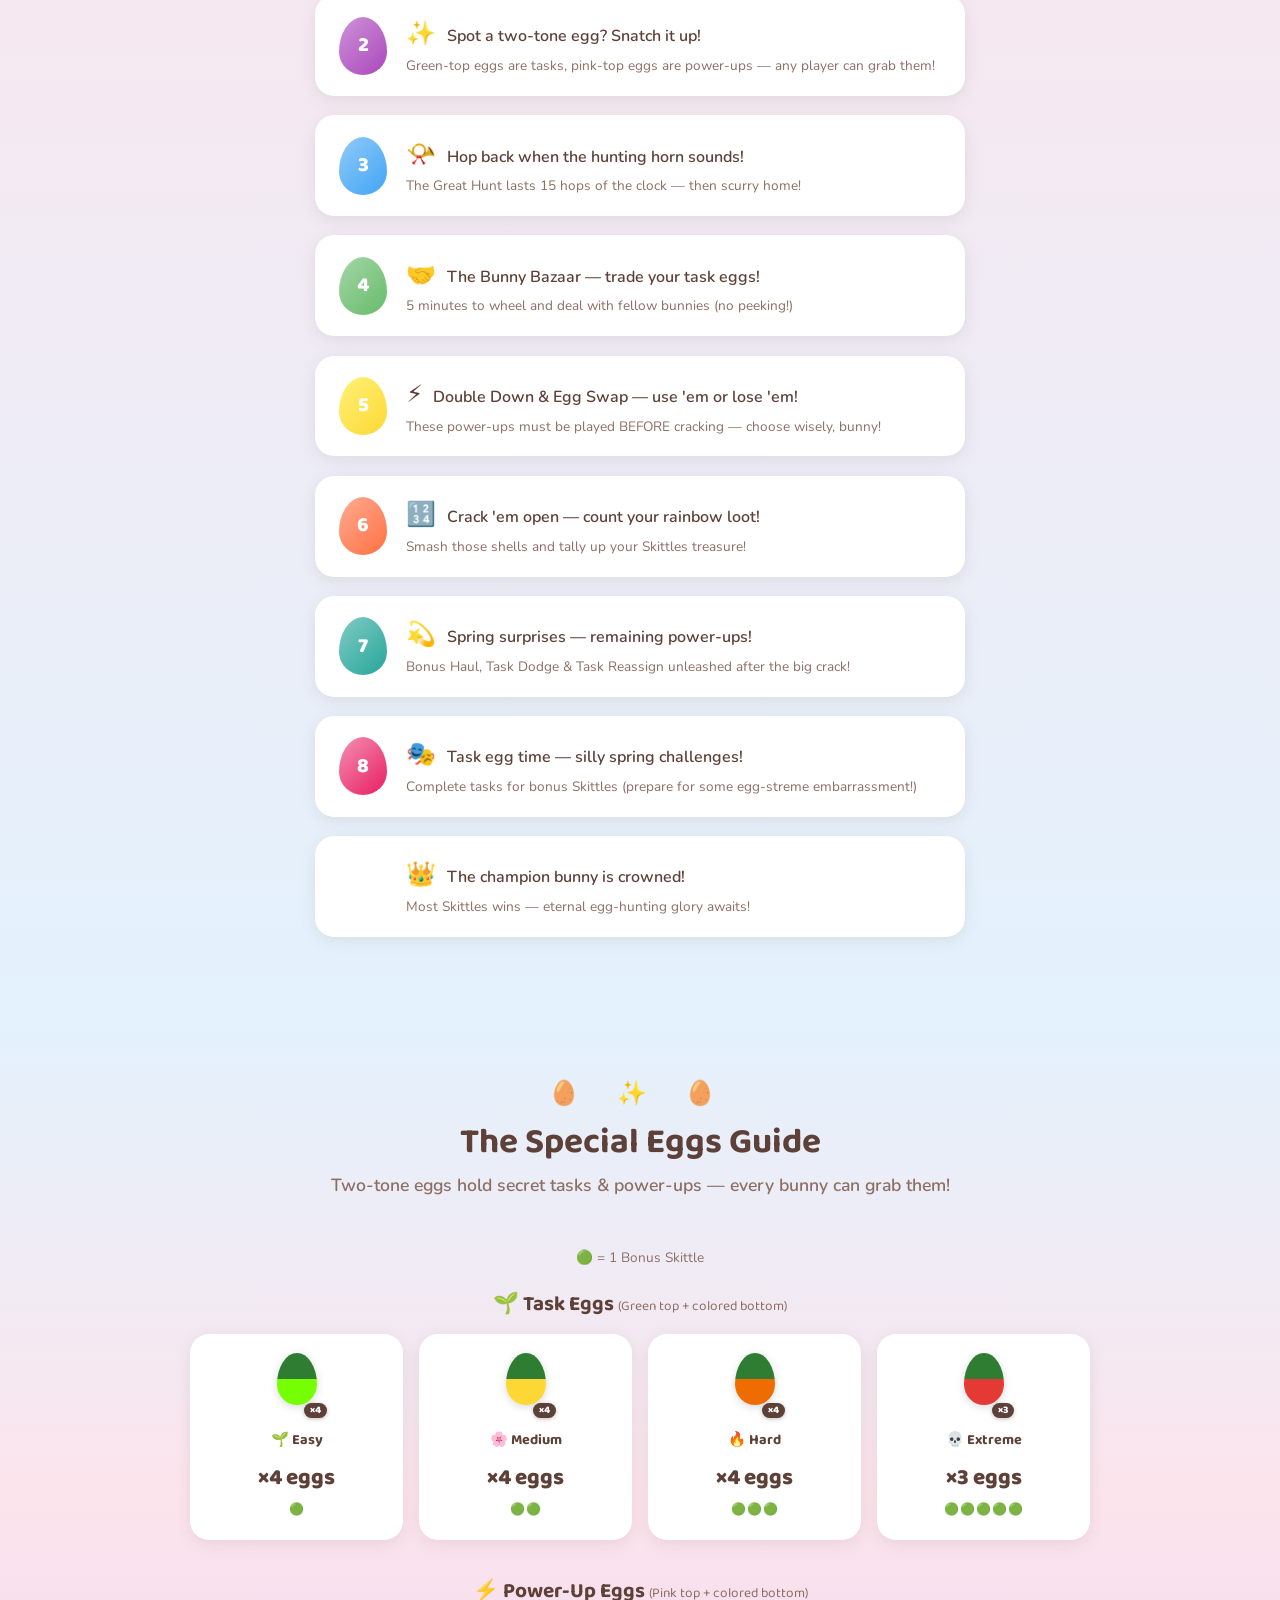
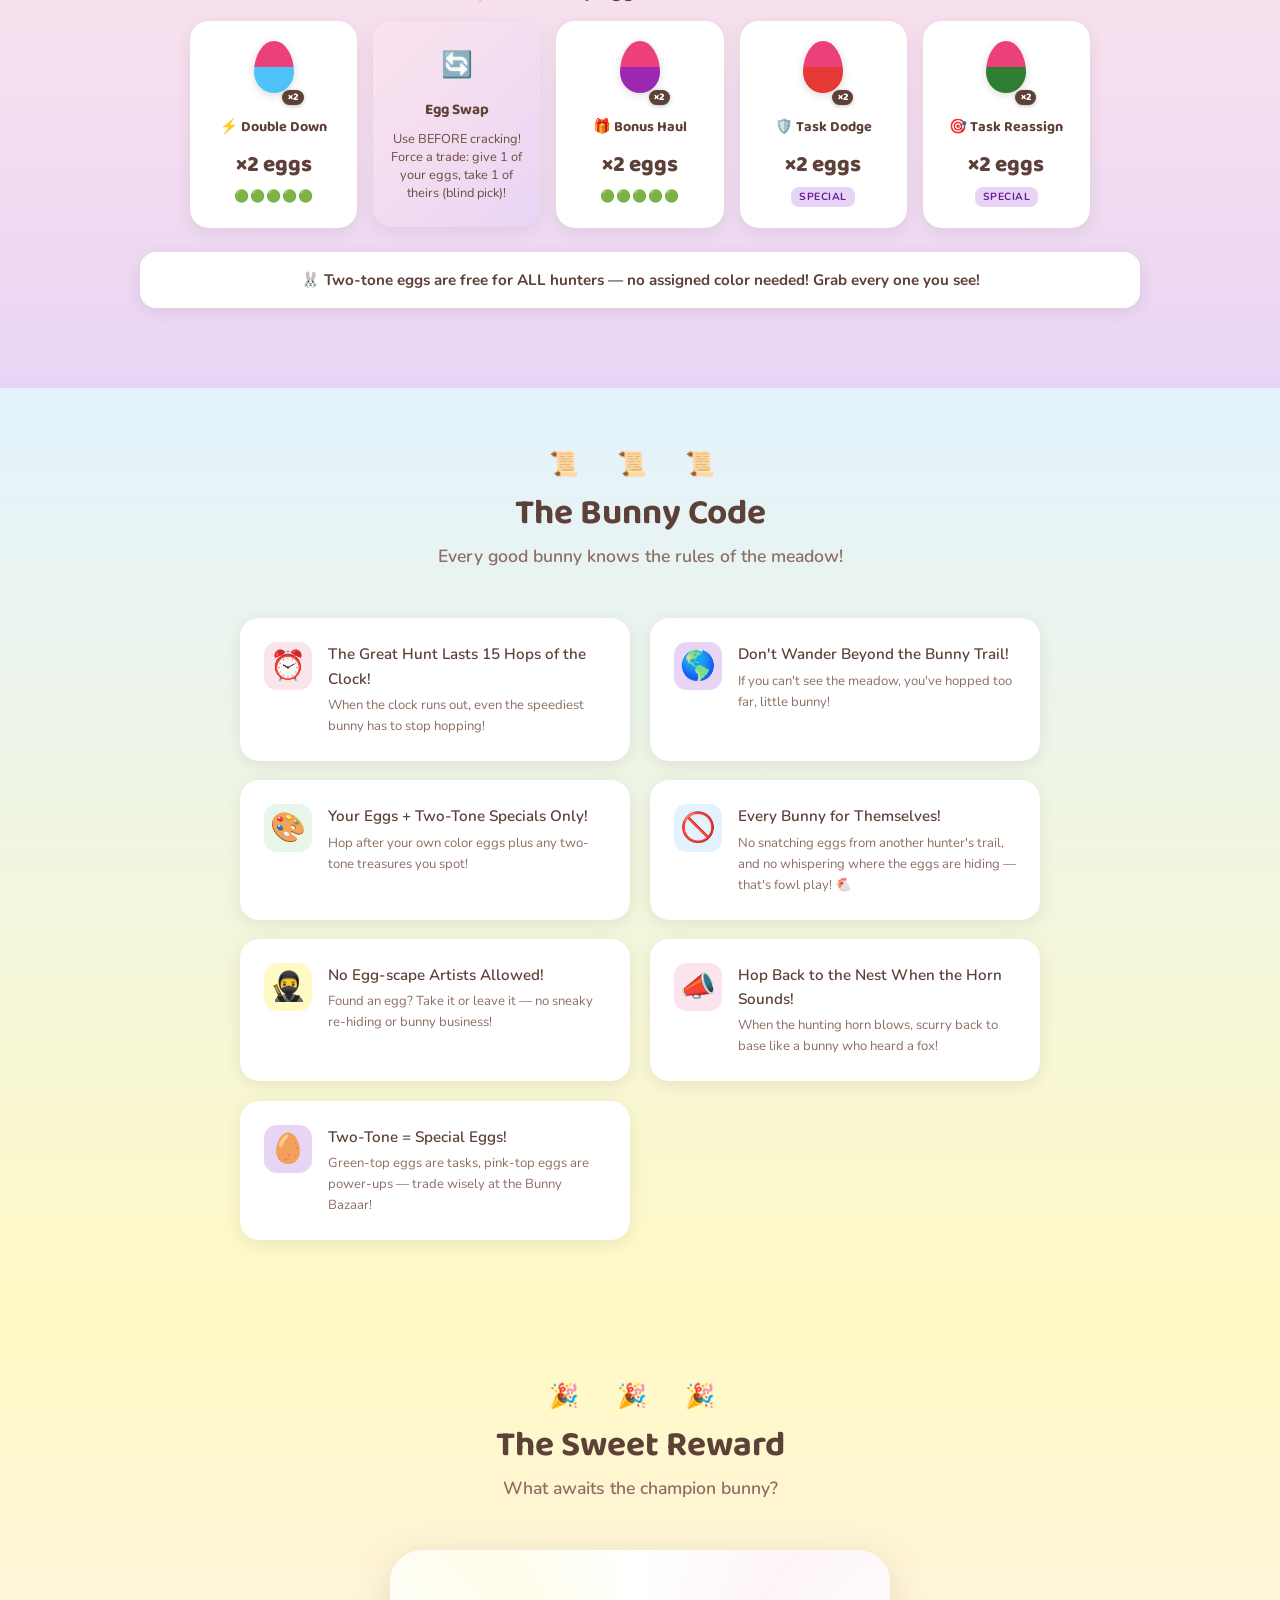
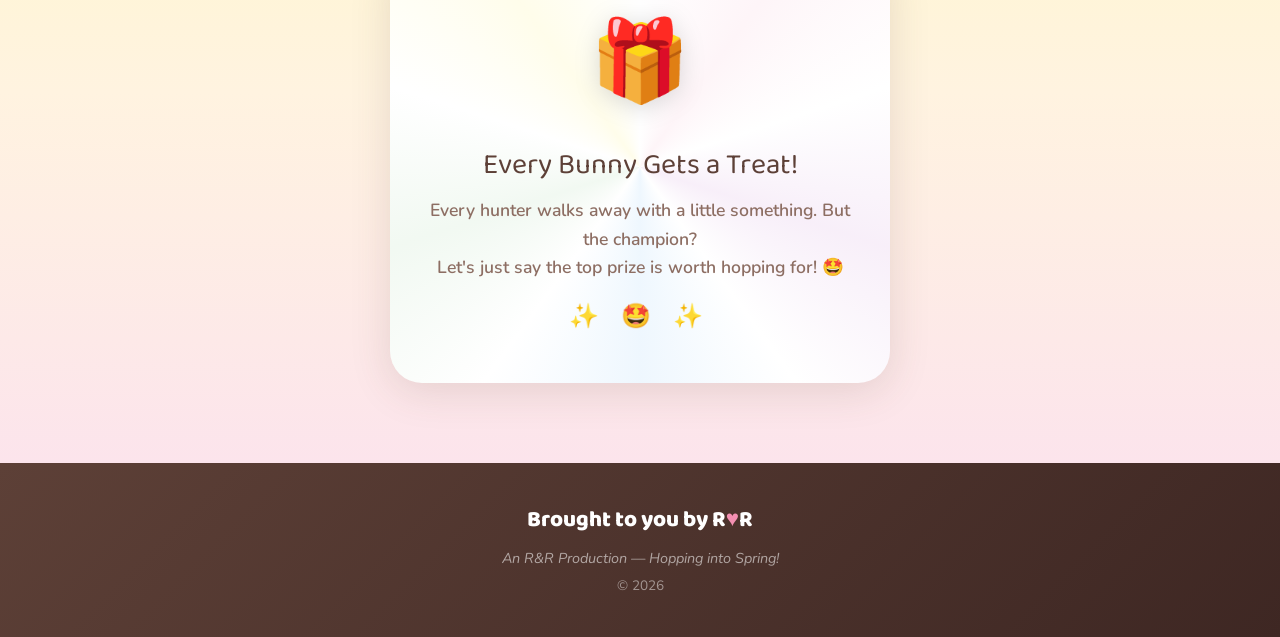
==== commit 2fb33fc1: "Split power-ups into pre-crack and post-crack steps in hop-by-hop guide Double Down & Egg Swap must " ====
--- a/site/index.html
+++ b/site/index.html
@@ -102,7 +102,7 @@
         <div class="section-inner">
             <div class="section-divider reveal">&#127942; &#127942; &#127942;</div>
             <h2 class="section-title reveal">The Hop-by-Hop Guide</h2>
-            <p class="section-subtitle reveal">From first hop to champion bunny in 8 springy steps!</p>
+            <p class="section-subtitle reveal">From first hop to champion bunny in 9 springy steps!</p>
 
             <div class="steps-container" id="stepsContainer"></div>
         </div>
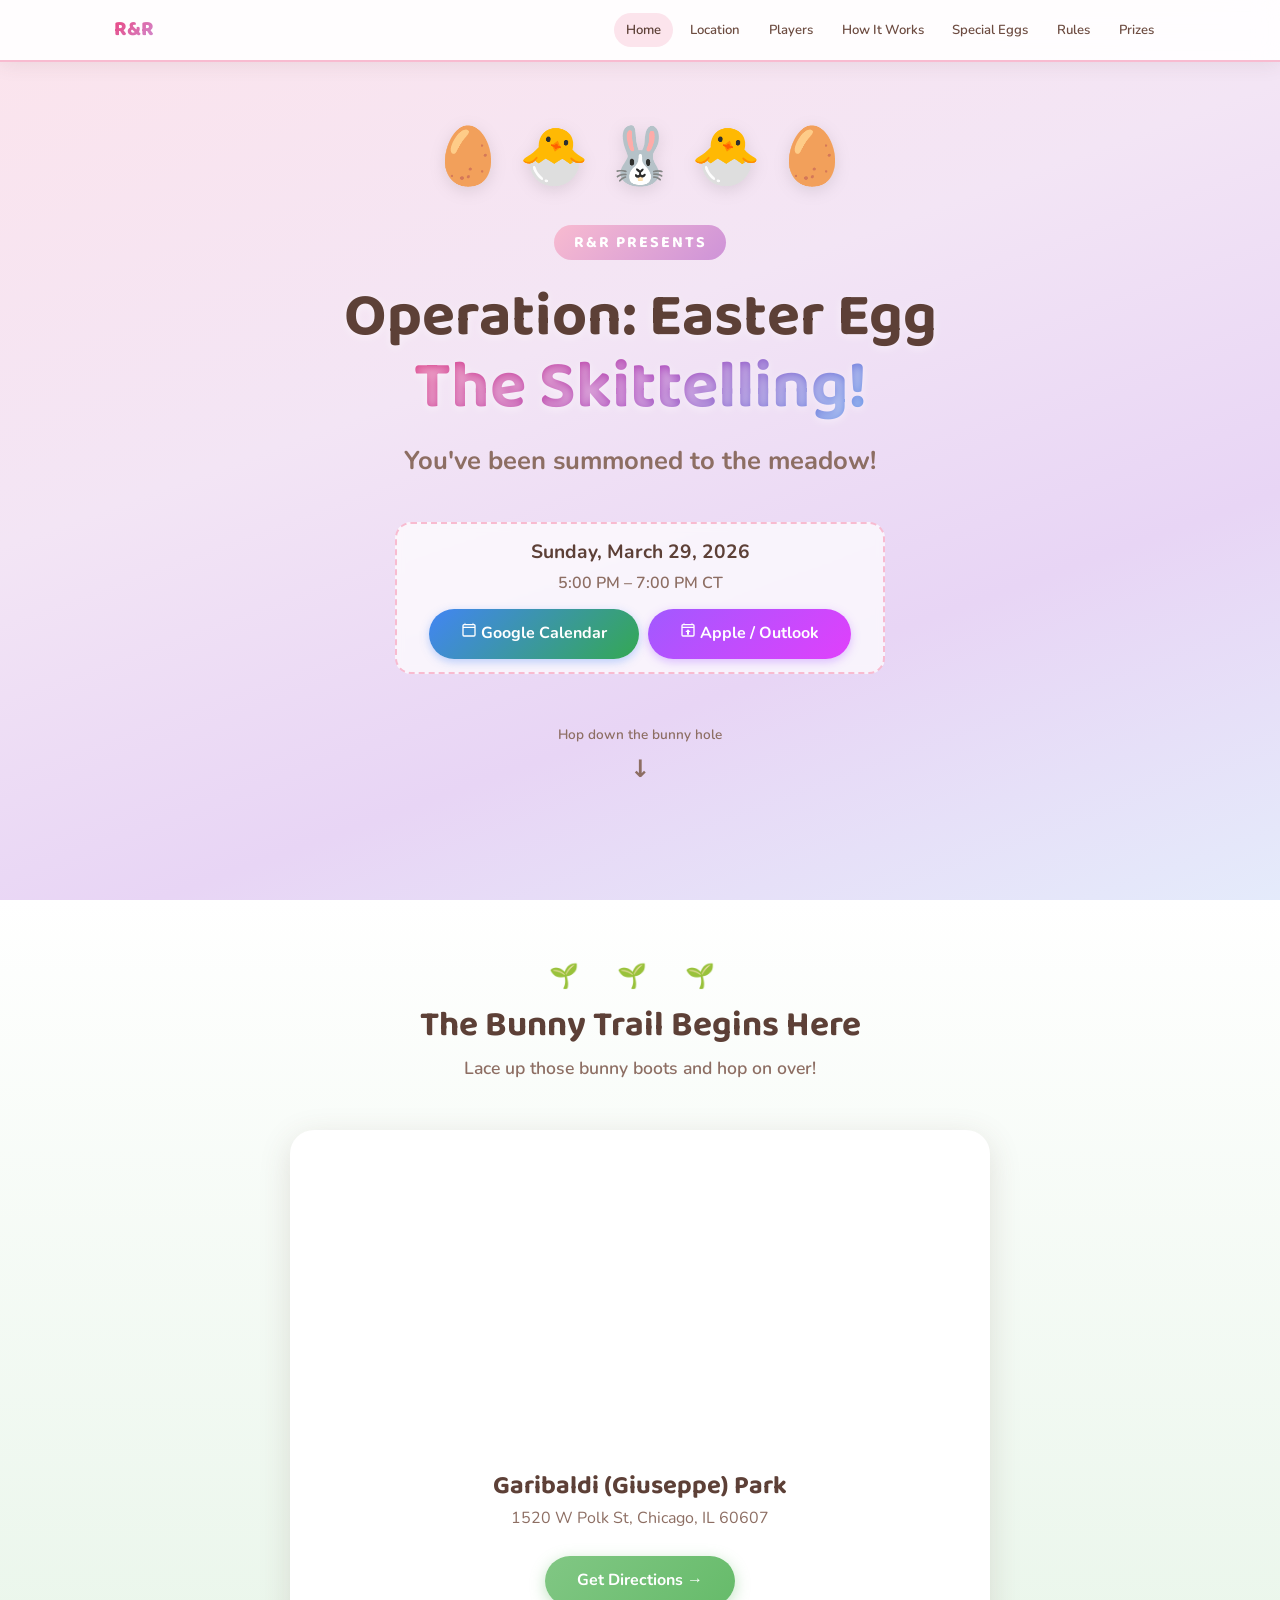
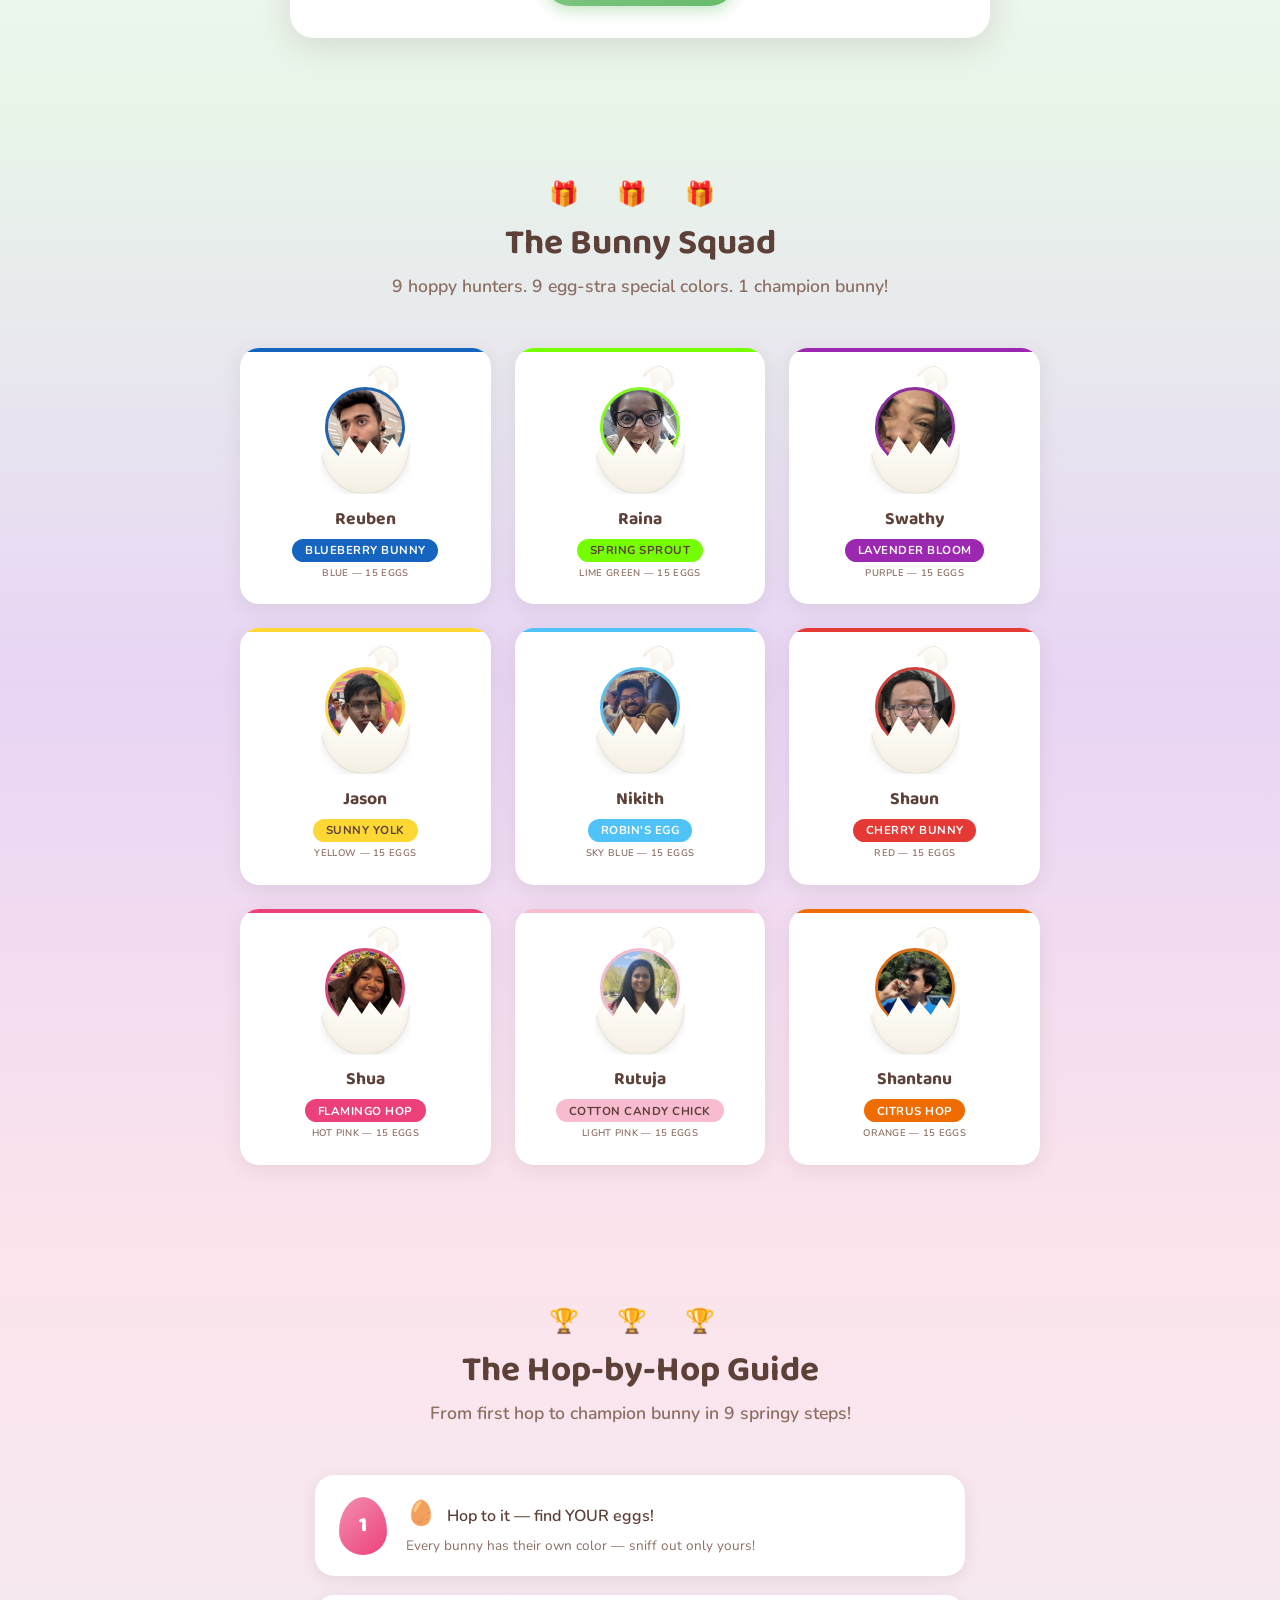
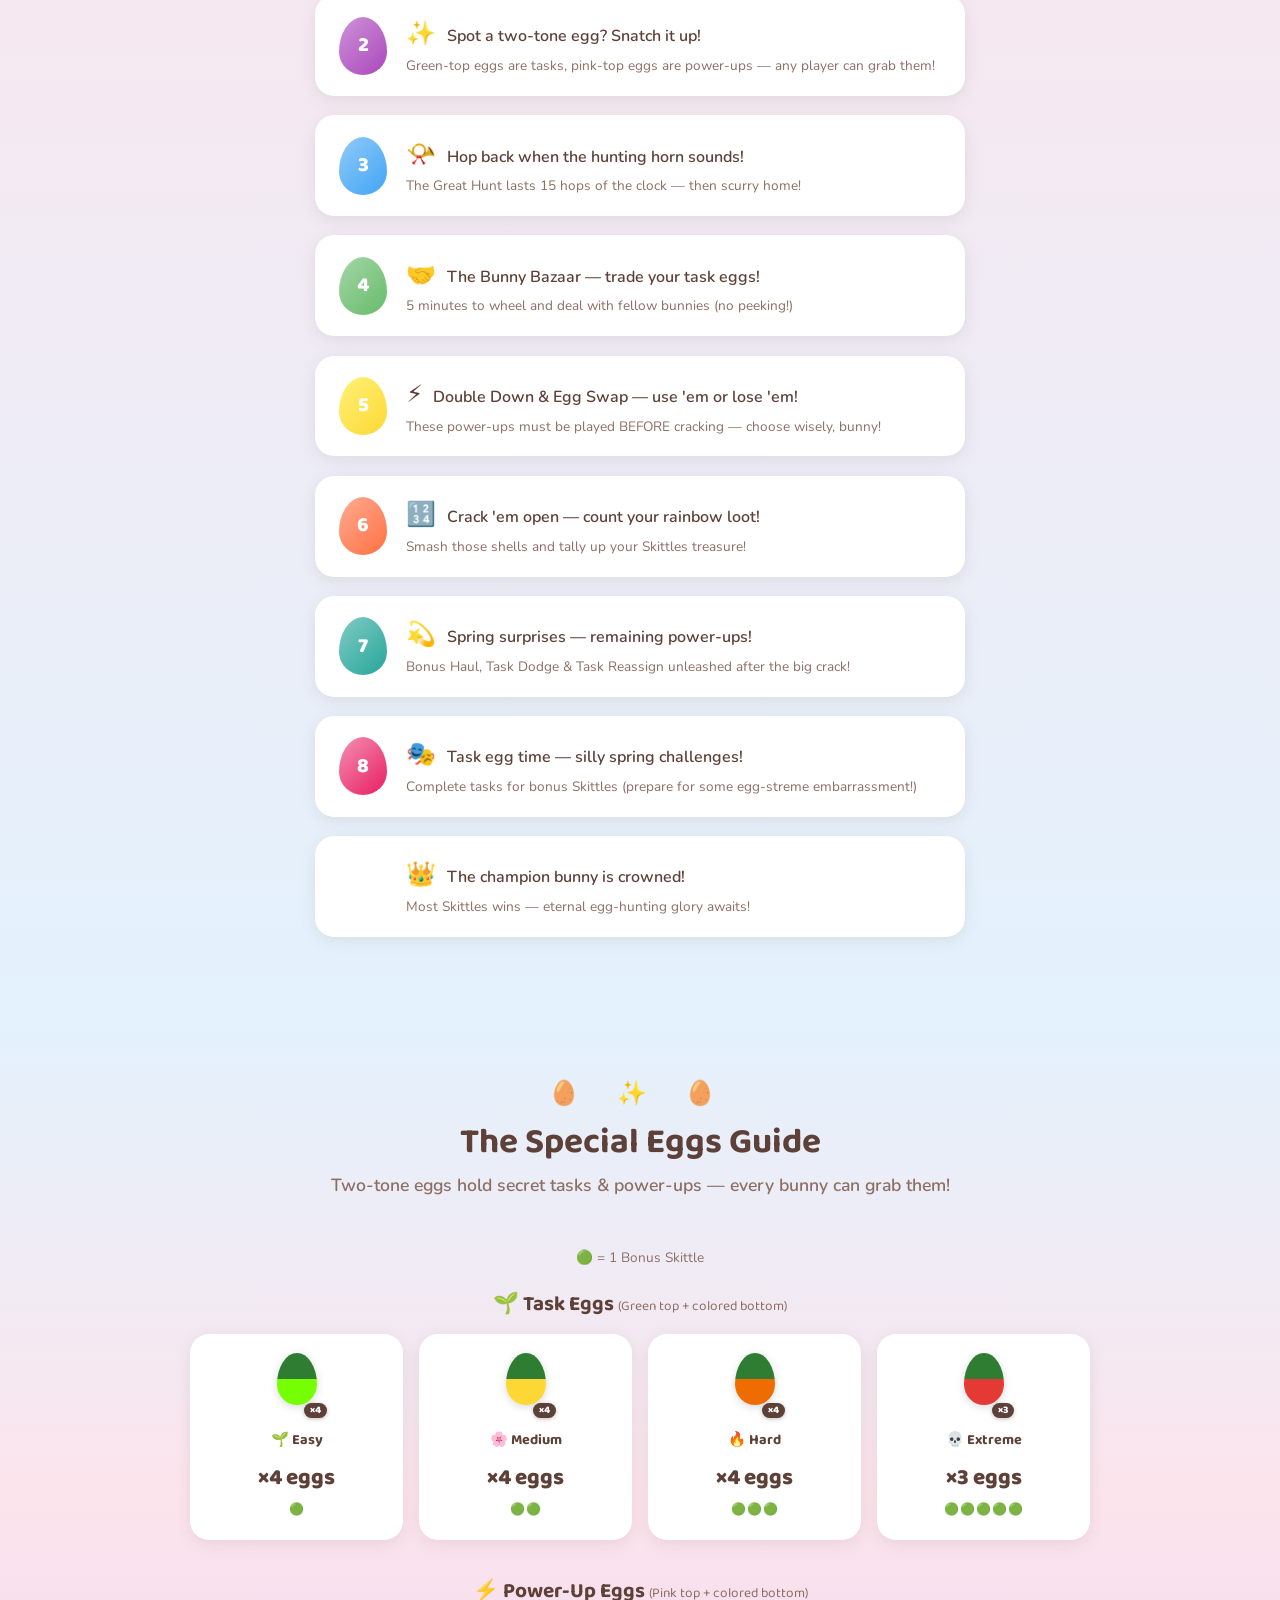
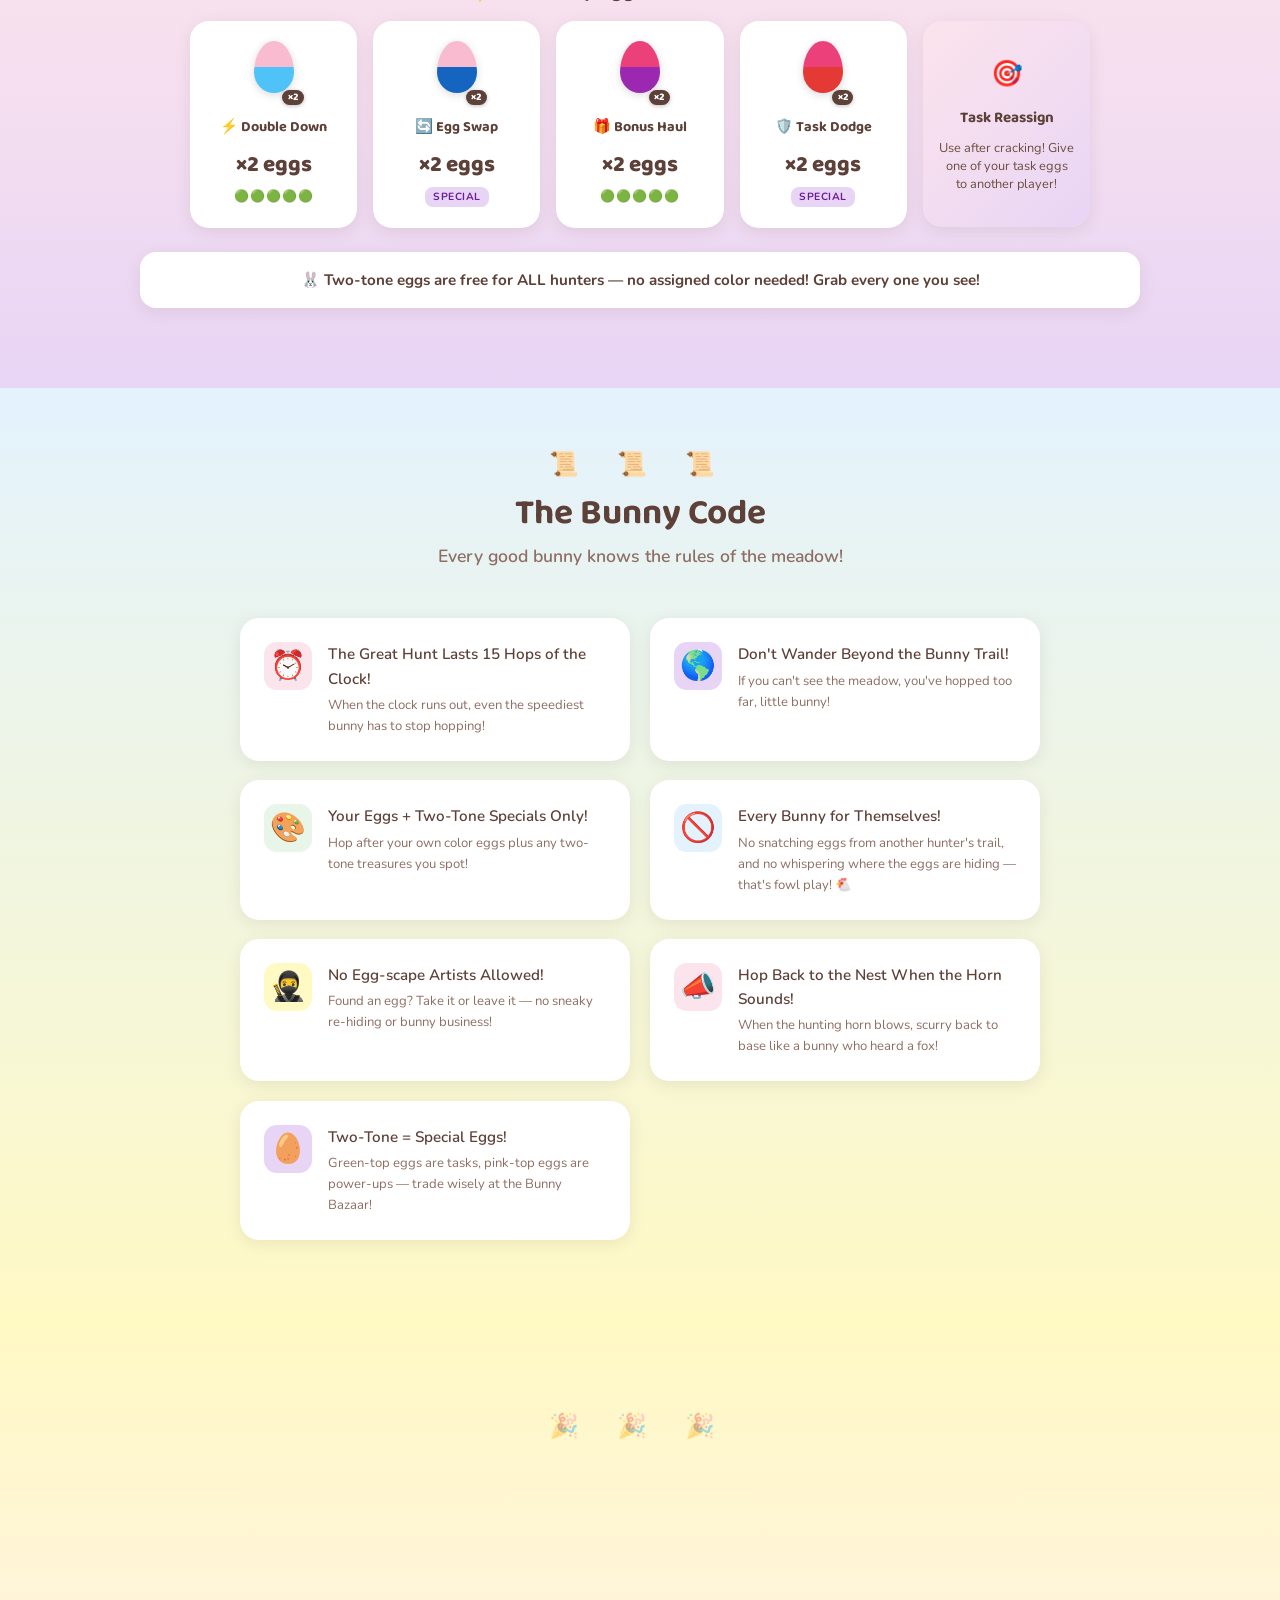
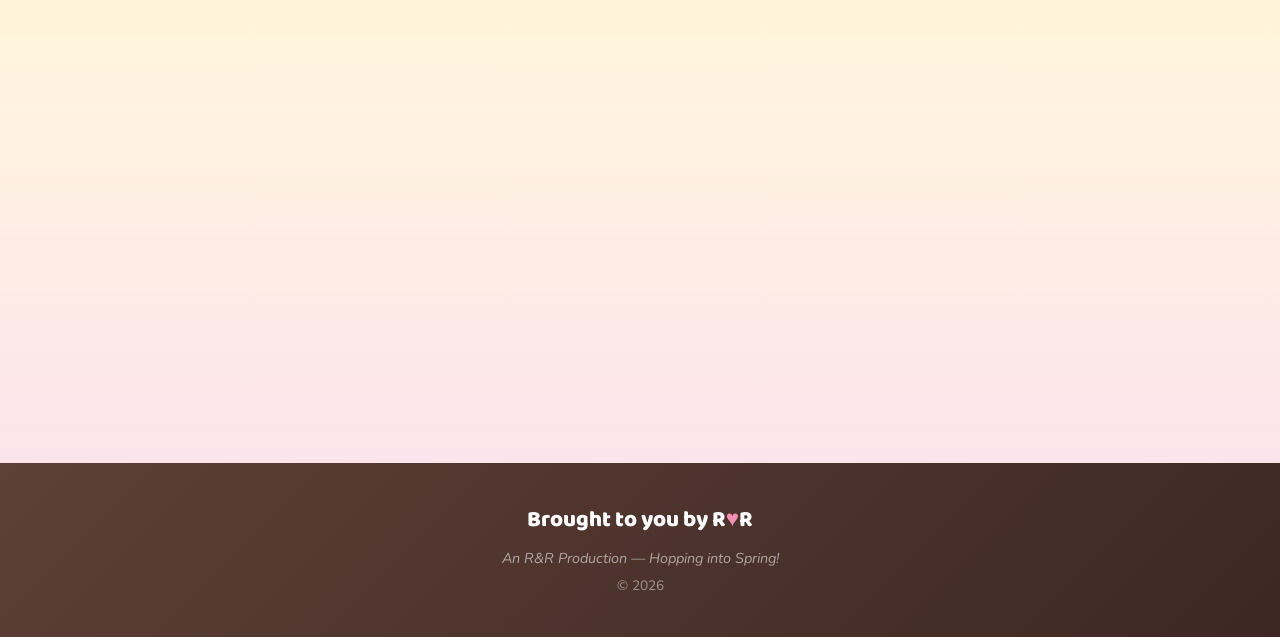
==== commit 9aacc7b4: "Per-powerup top colors for power-up eggs, driven from config Each power-up now specifies its own top" ====
--- a/site/index.html
+++ b/site/index.html
@@ -355,14 +355,14 @@
 
         // Power-up eggs grid
         var puGrid = document.getElementById('powerupEggsGrid');
-        var puTopColors = cfg.powerupEggs ? cfg.powerupEggs.topColors : [];
-        var puTopHex = puTopColors.length > 0 && kitColorMap[puTopColors[0]] ? kitColorMap[puTopColors[0]].hex : '#ec407a';
         cfg.powerups.forEach(function (pu) {
             var count = pu.count || 1;
+            var puTopColors = pu.topColors || (pu.topColor ? [pu.topColor] : []);
+            var topHex = puTopColors.length > 0 && kitColorMap[puTopColors[0]] ? kitColorMap[puTopColors[0]].hex : '#ec407a';
             var bottomObj = pu.bottomColor ? kitColorMap[pu.bottomColor] : null;
             var bottomHex = bottomObj ? bottomObj.hex : '#999';
             var frontHtml =
-                eggWithBadge(puTopHex, bottomHex, count) +
+                eggWithBadge(topHex, bottomHex, count) +
                 '<div class="special-egg-label">' + pu.icon + ' ' + pu.name + '</div>' +
                 '<div class="special-egg-count">&times;' + count + ' eggs</div>' +
                 '<div class="special-egg-reward">' + (pu.scoreBonus > 0 ? skittleDots(pu.scoreBonus) : '<span class="special-effect-badge">Special</span>') + '</div>';
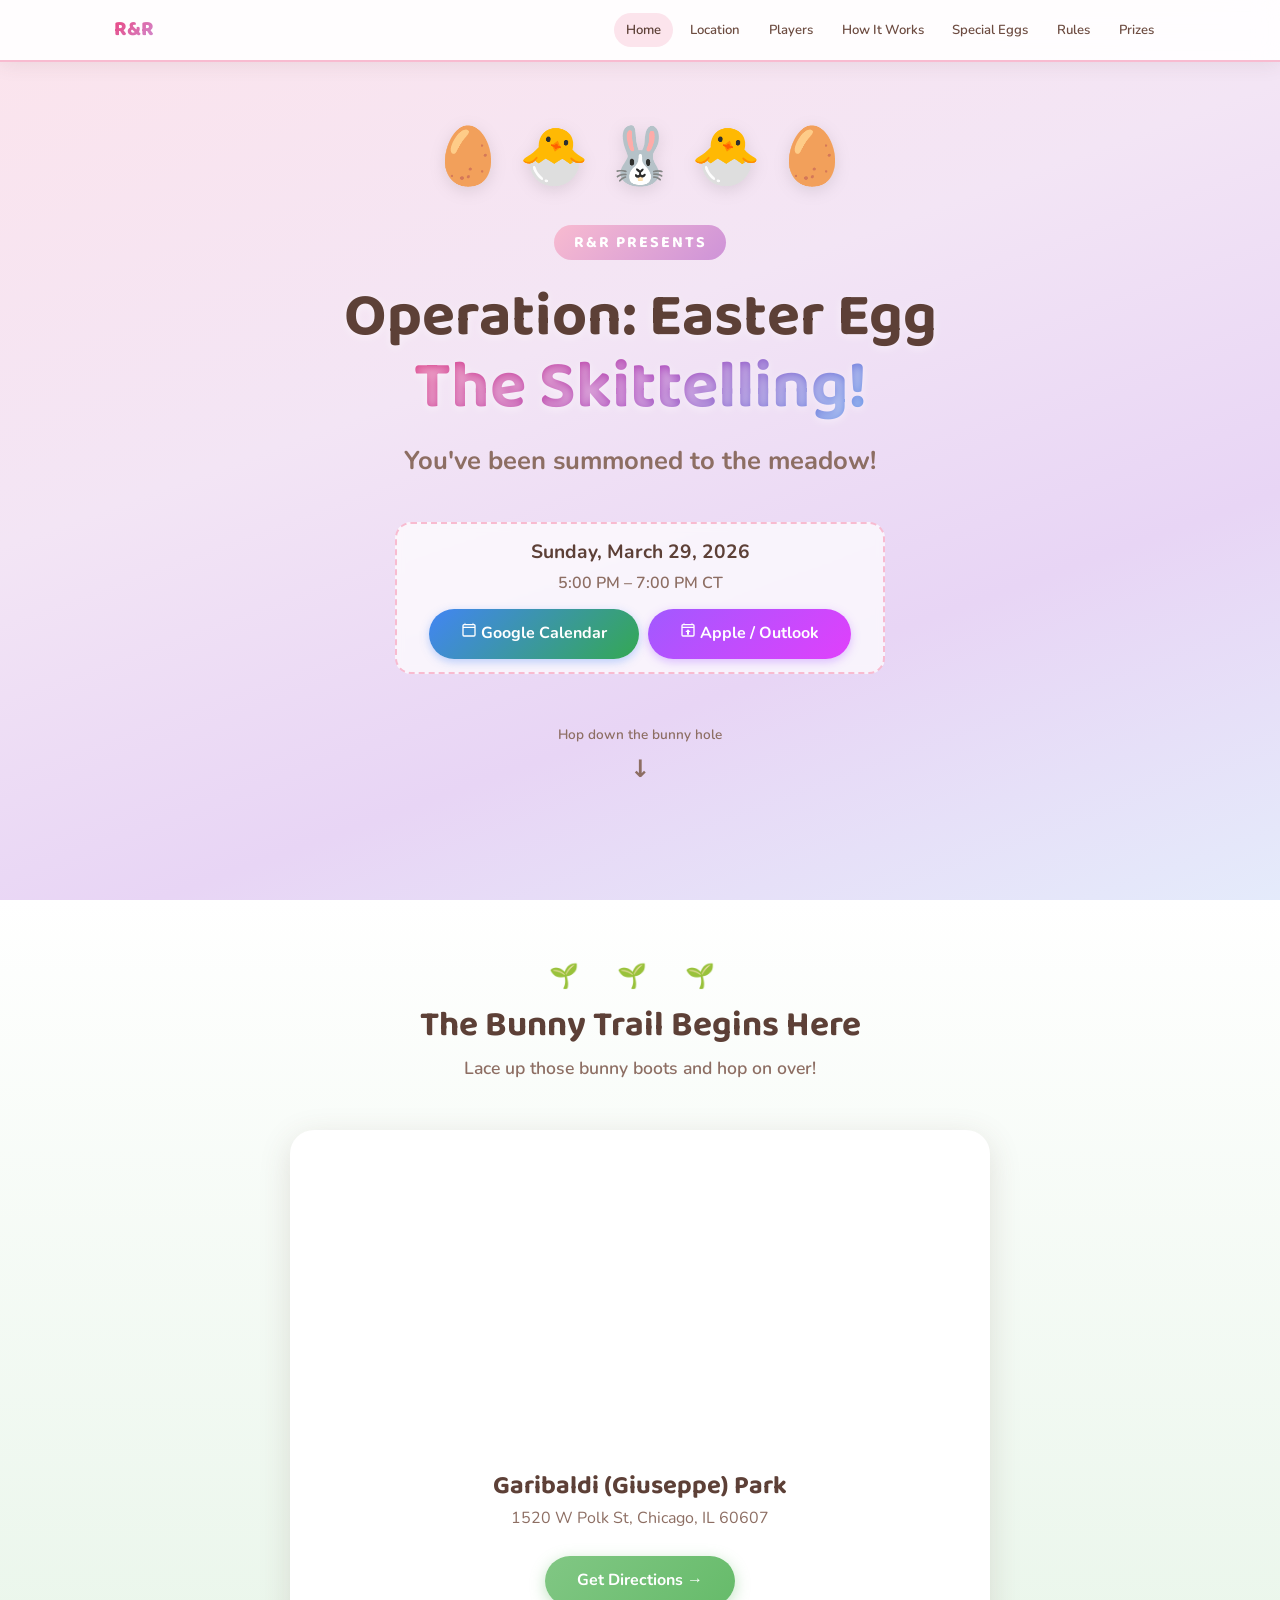
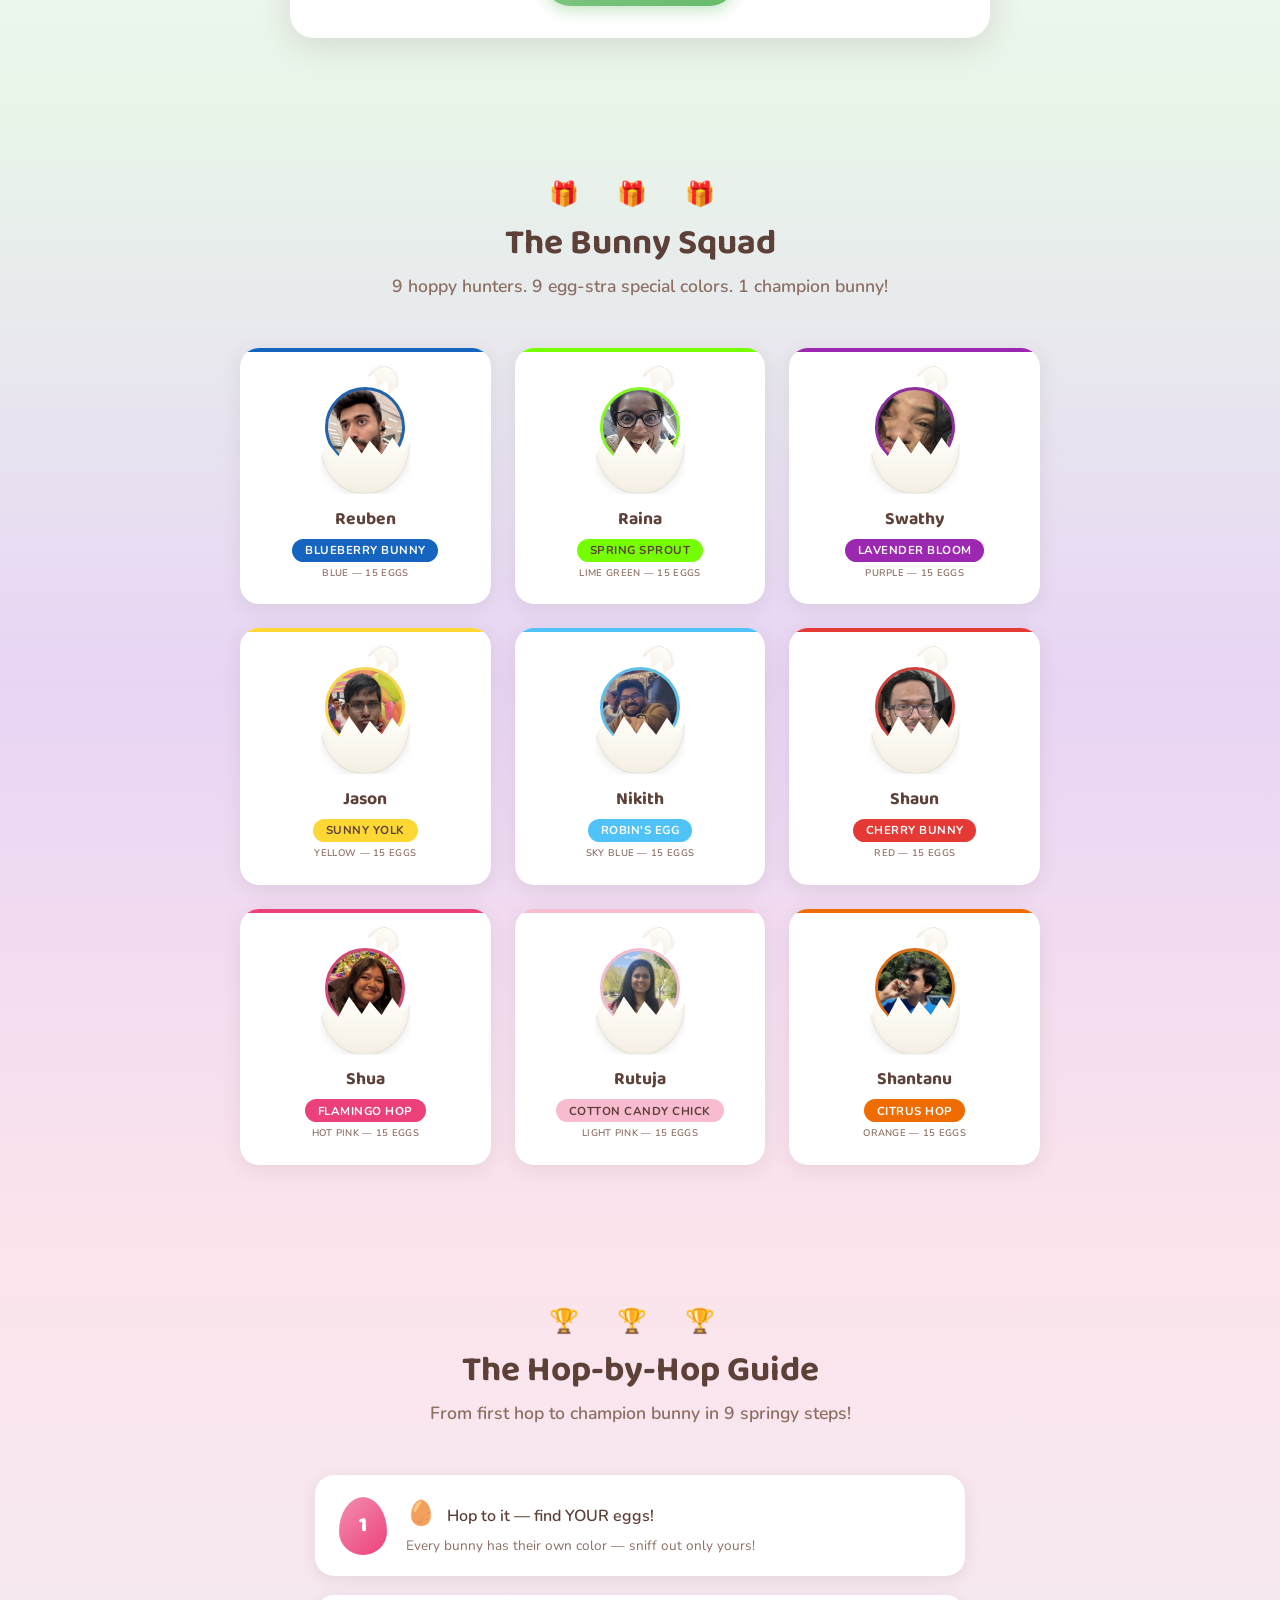
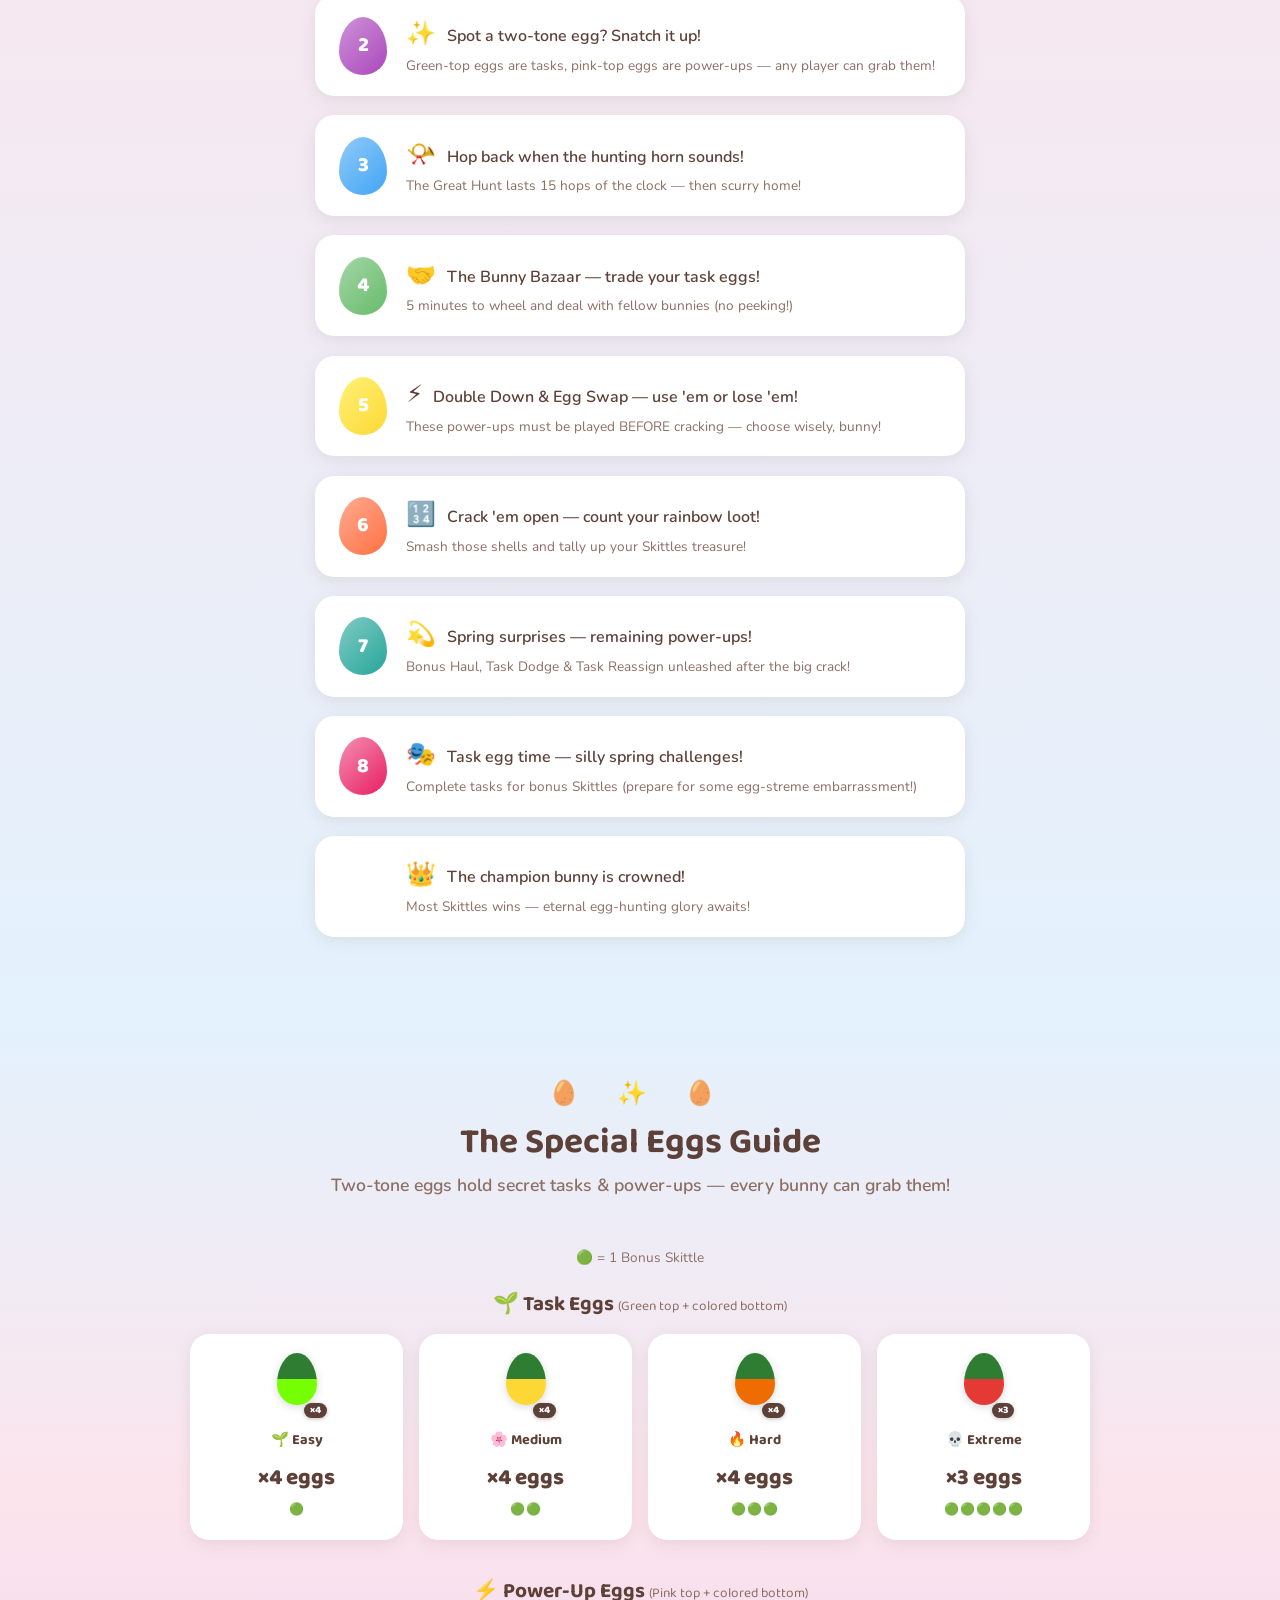
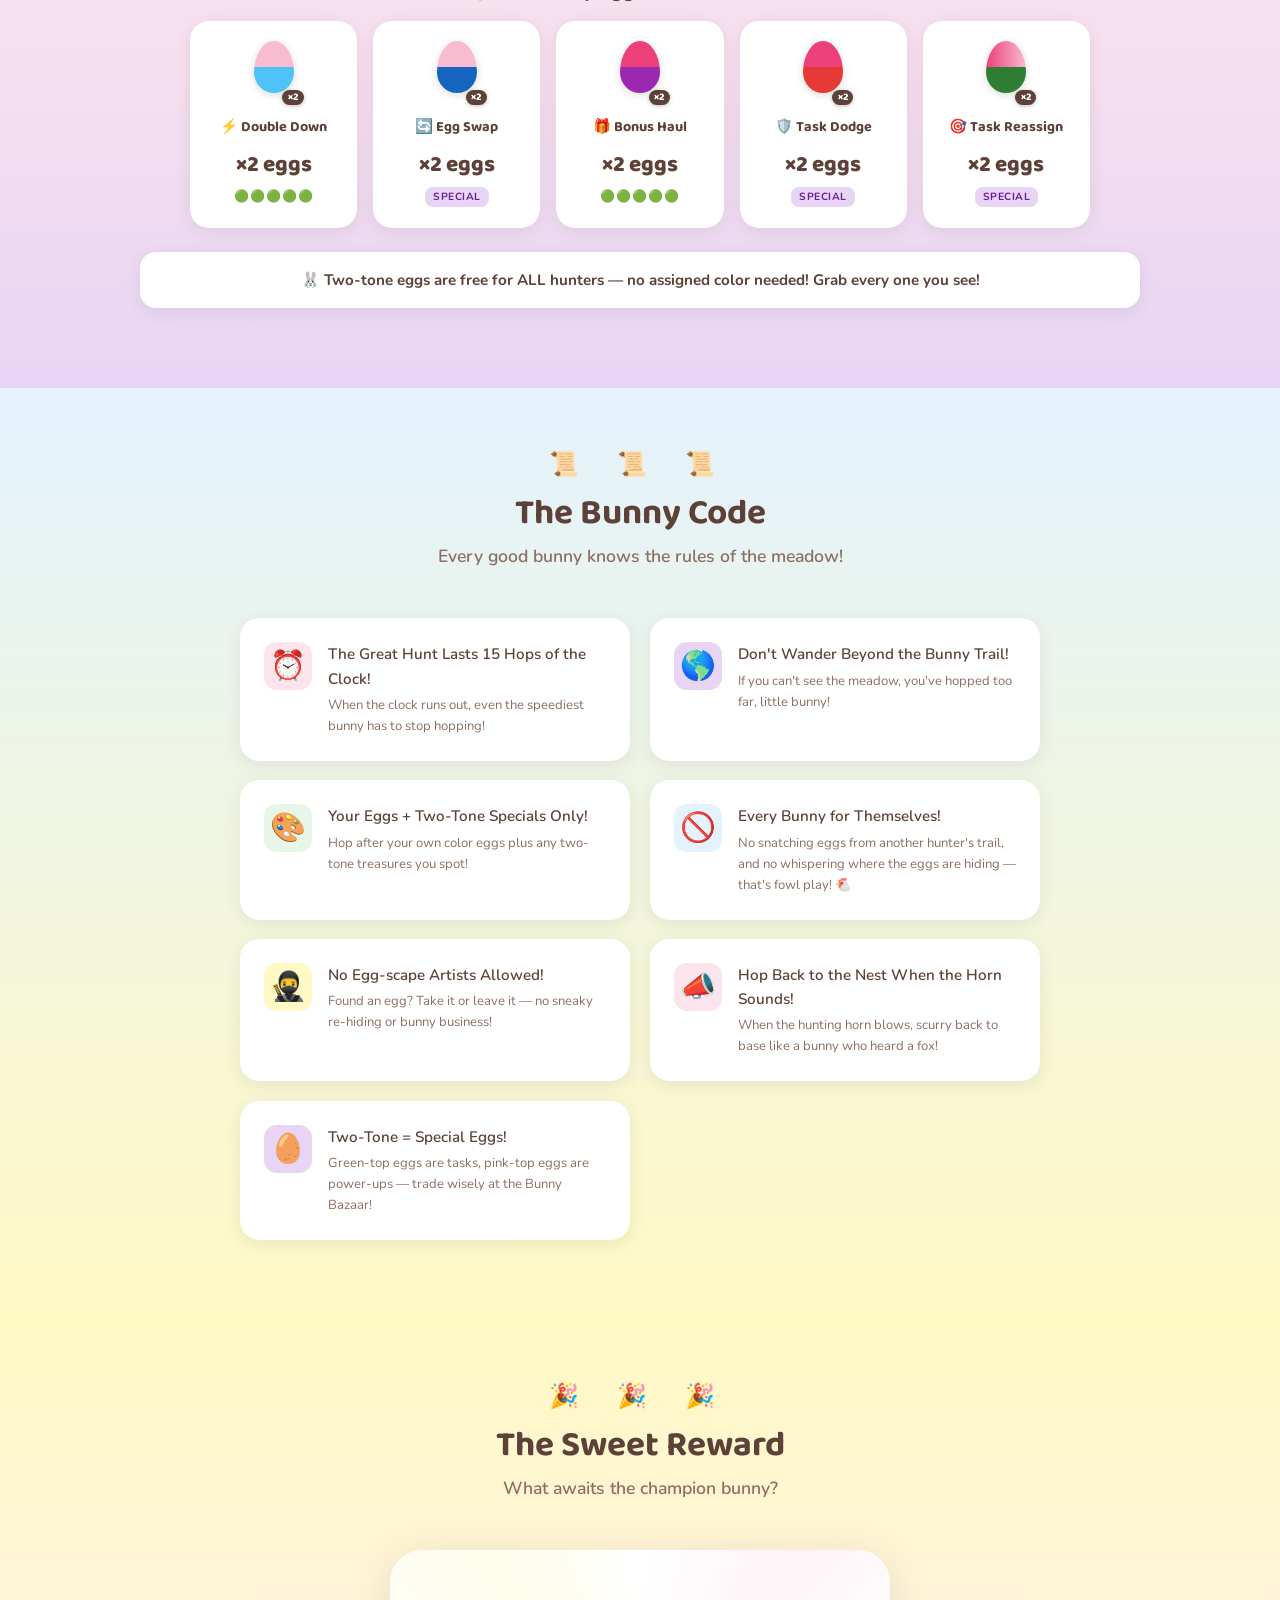
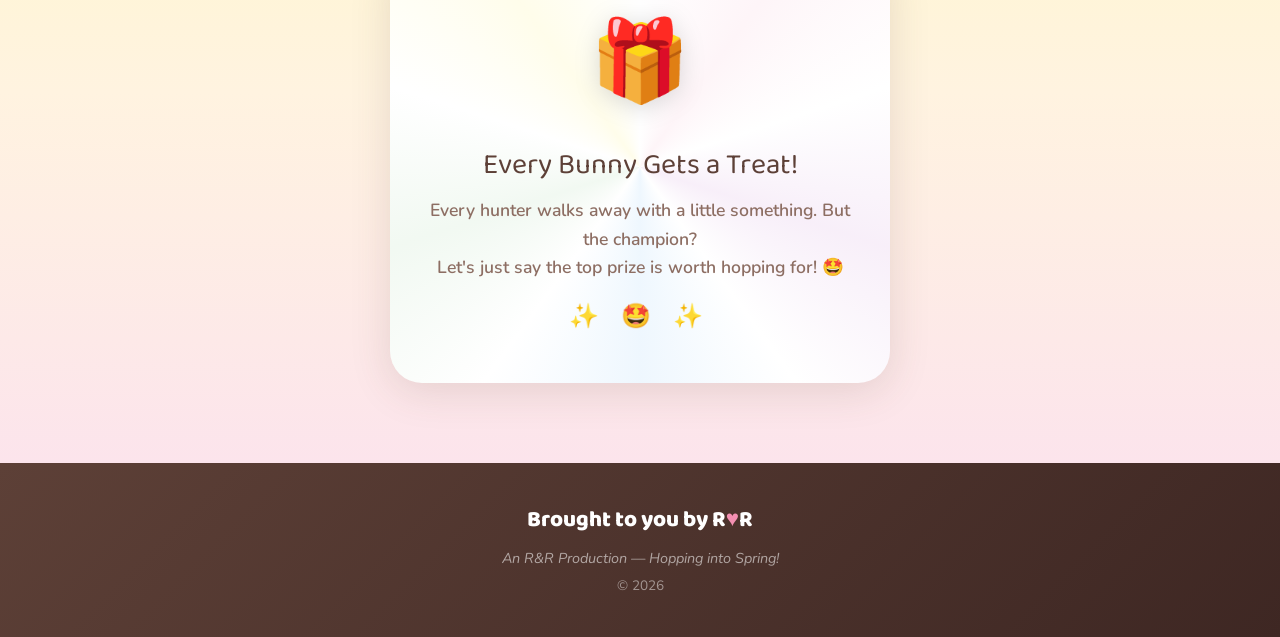
==== commit 082ec499: "Add nav bar to prep page, support multi-color power-up egg tops Add navigation bar to prep page link" ====
--- a/site/index.html
+++ b/site/index.html
@@ -299,10 +299,16 @@
             return '<span class="skittle-dots">' + dots + '</span>';
         }
 
-        function eggWithBadge(topHex, bottomHex, count) {
+        function eggWithBadge(topHexOrArray, bottomHex, count) {
+            var topStyle;
+            if (Array.isArray(topHexOrArray) && topHexOrArray.length > 1) {
+                topStyle = 'background:linear-gradient(90deg, ' + topHexOrArray.join(', ') + ');';
+            } else {
+                topStyle = 'background:' + (Array.isArray(topHexOrArray) ? topHexOrArray[0] : topHexOrArray) + ';';
+            }
             return '<div class="two-tone-egg-wrap">' +
                 '<div class="two-tone-egg">' +
-                    '<div class="top" style="background:' + topHex + ';"></div>' +
+                    '<div class="top" style="' + topStyle + '"></div>' +
                     '<div class="bottom" style="background:' + bottomHex + ';"></div>' +
                 '</div>' +
                 '<span class="egg-count-badge">&times;' + count + '</span>' +
@@ -358,11 +364,11 @@
         cfg.powerups.forEach(function (pu) {
             var count = pu.count || 1;
             var puTopColors = pu.topColors || (pu.topColor ? [pu.topColor] : []);
-            var topHex = puTopColors.length > 0 && kitColorMap[puTopColors[0]] ? kitColorMap[puTopColors[0]].hex : '#ec407a';
+            var topHexes = puTopColors.map(function (id) { return kitColorMap[id] ? kitColorMap[id].hex : '#ec407a'; });
             var bottomObj = pu.bottomColor ? kitColorMap[pu.bottomColor] : null;
             var bottomHex = bottomObj ? bottomObj.hex : '#999';
             var frontHtml =
-                eggWithBadge(topHex, bottomHex, count) +
+                eggWithBadge(topHexes, bottomHex, count) +
                 '<div class="special-egg-label">' + pu.icon + ' ' + pu.name + '</div>' +
                 '<div class="special-egg-count">&times;' + count + ' eggs</div>' +
                 '<div class="special-egg-reward">' + (pu.scoreBonus > 0 ? skittleDots(pu.scoreBonus) : '<span class="special-effect-badge">Special</span>') + '</div>';
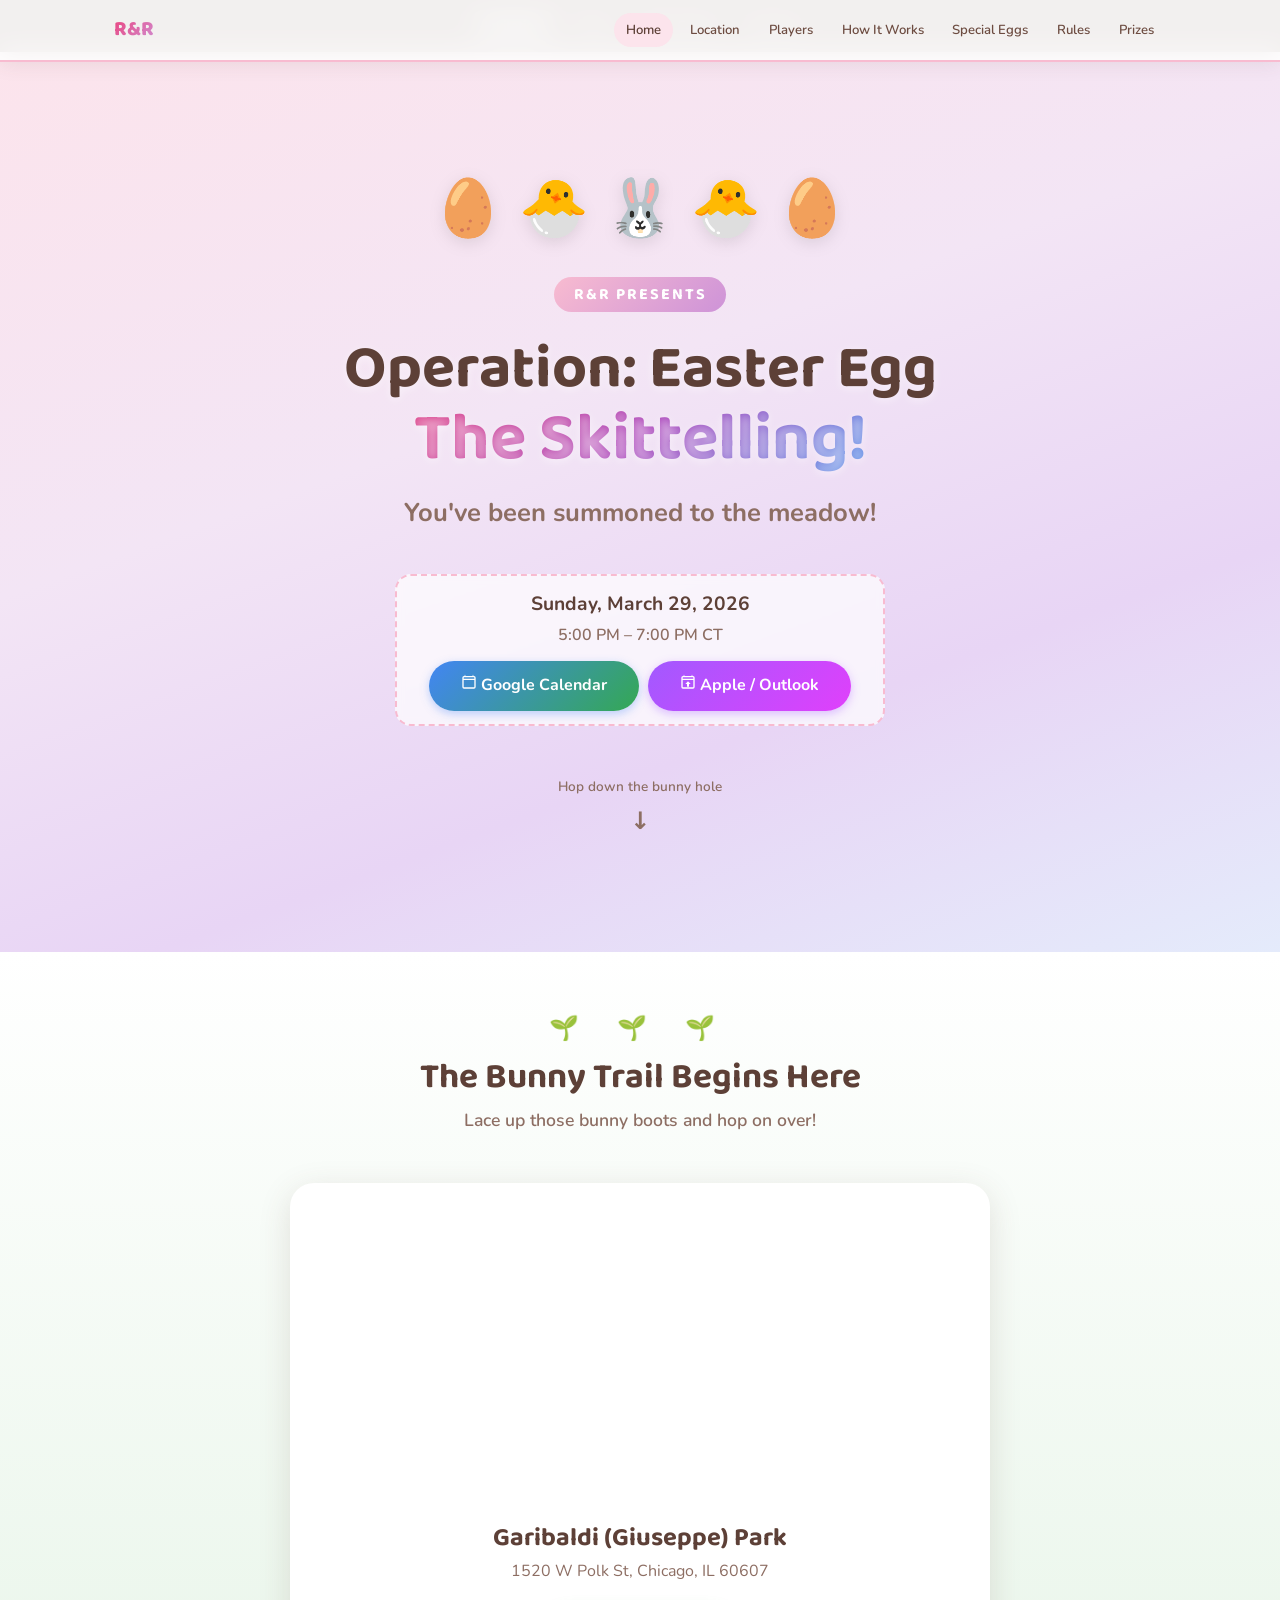
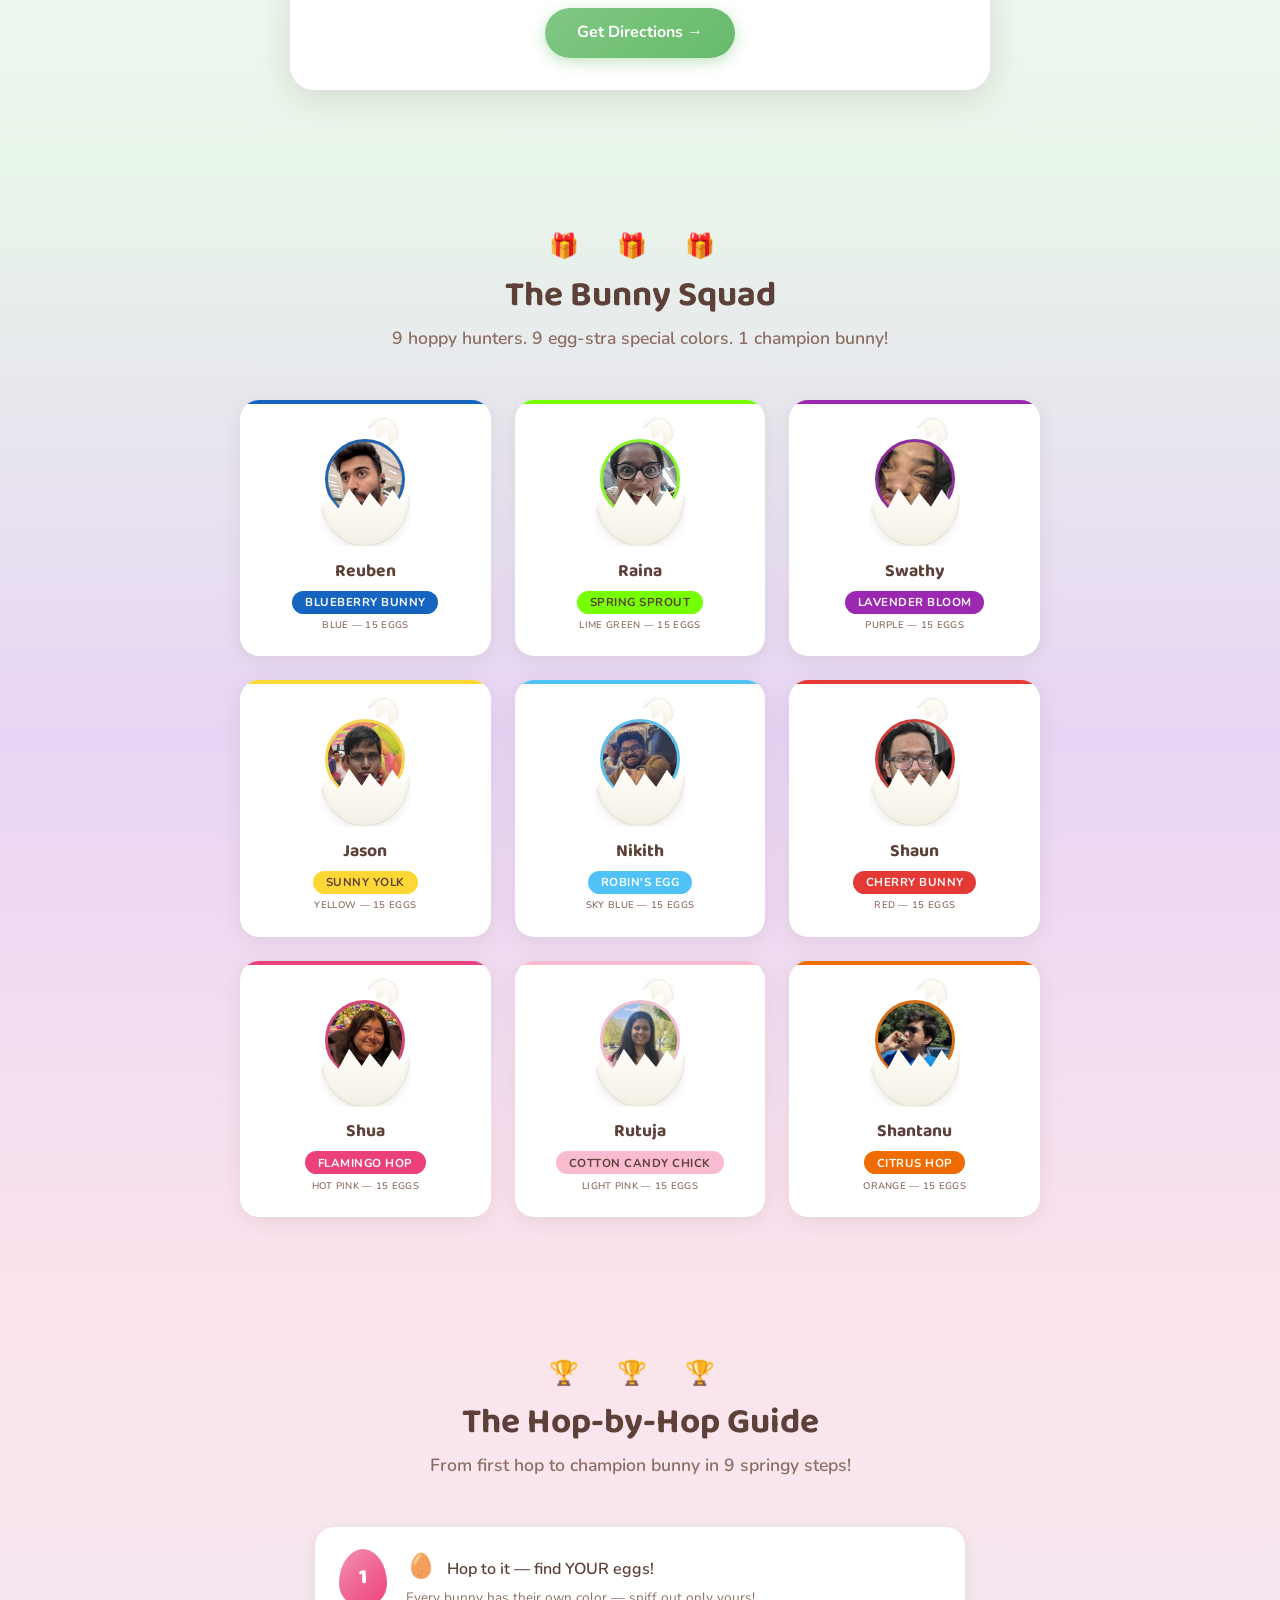
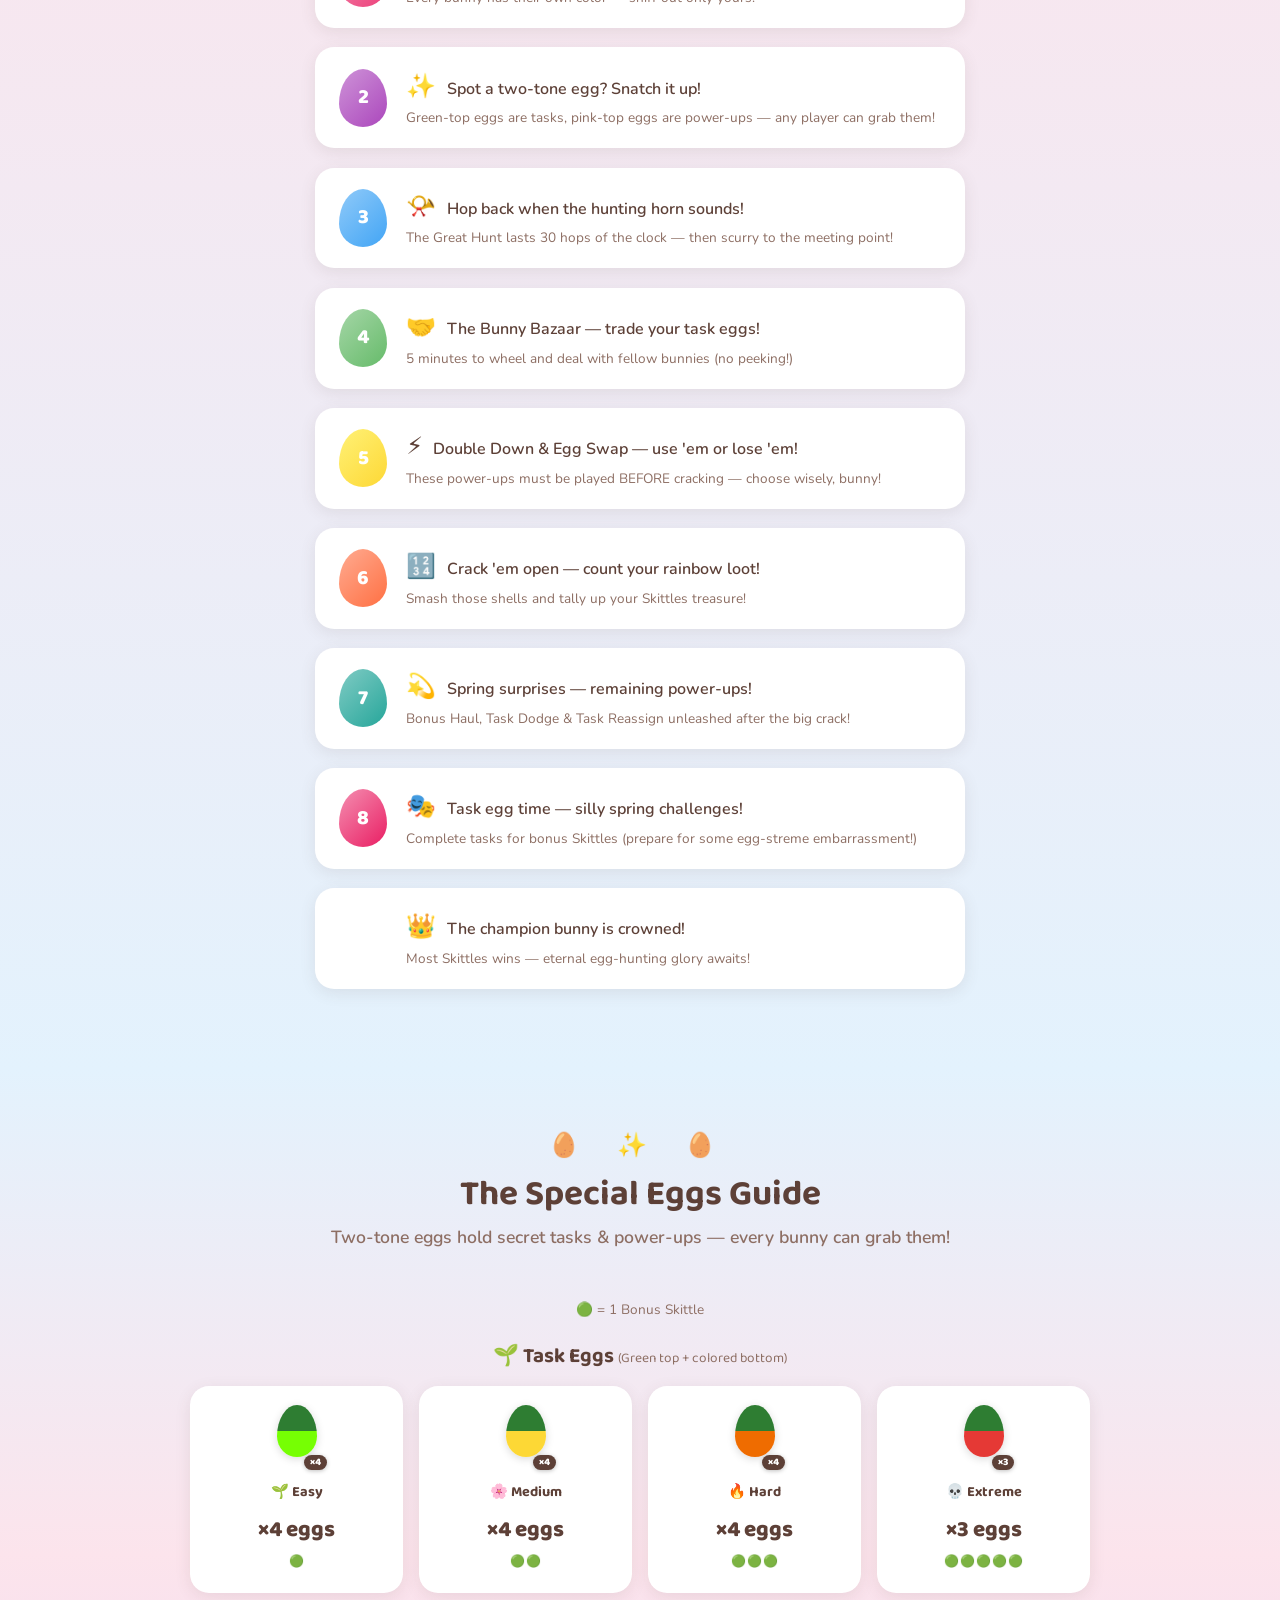
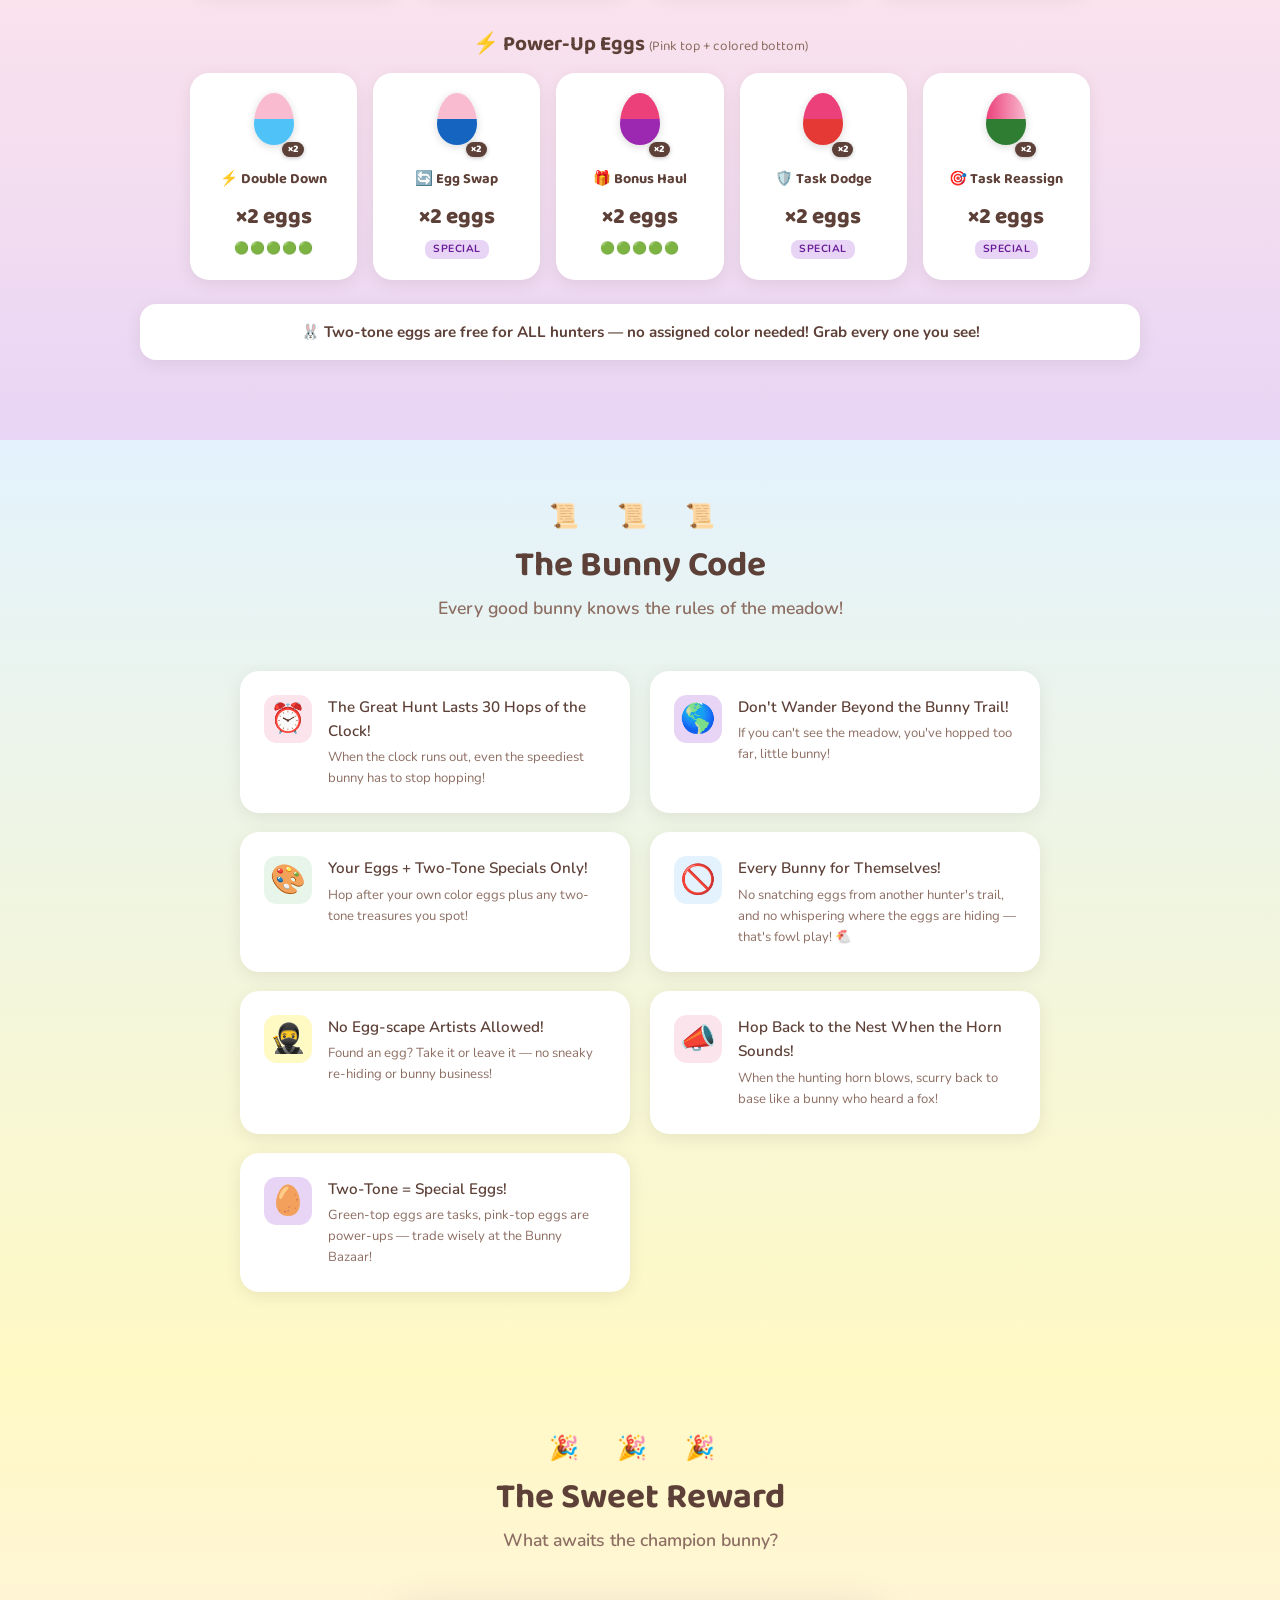
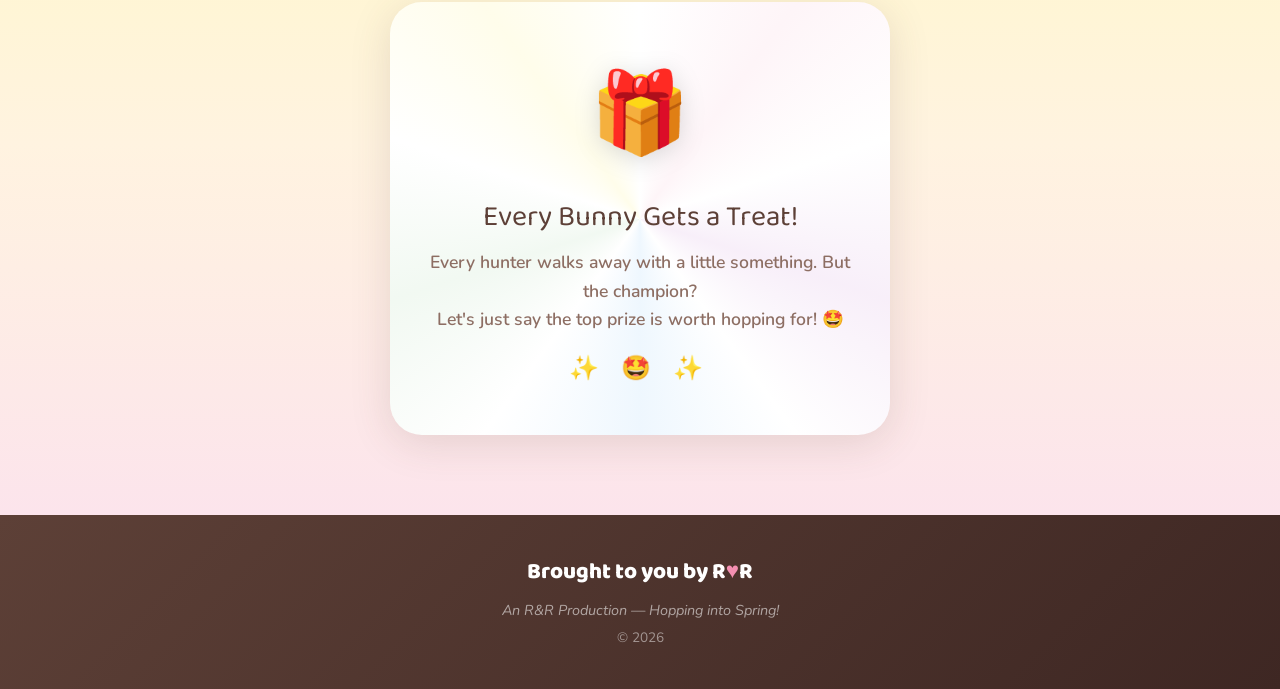
==== commit acb540eb: "Add shared nav bar to all pages via nav.js Extract nav into a shared js/nav.js that auto-injects a s" ====
--- a/site/index.html
+++ b/site/index.html
@@ -179,6 +179,7 @@
     <!-- ============================================
          JAVASCRIPT
          ============================================ -->
+    <script src="js/nav.js"></script>
     <script src="js/config.js"></script>
     <script src="js/main.js"></script>
     <script>
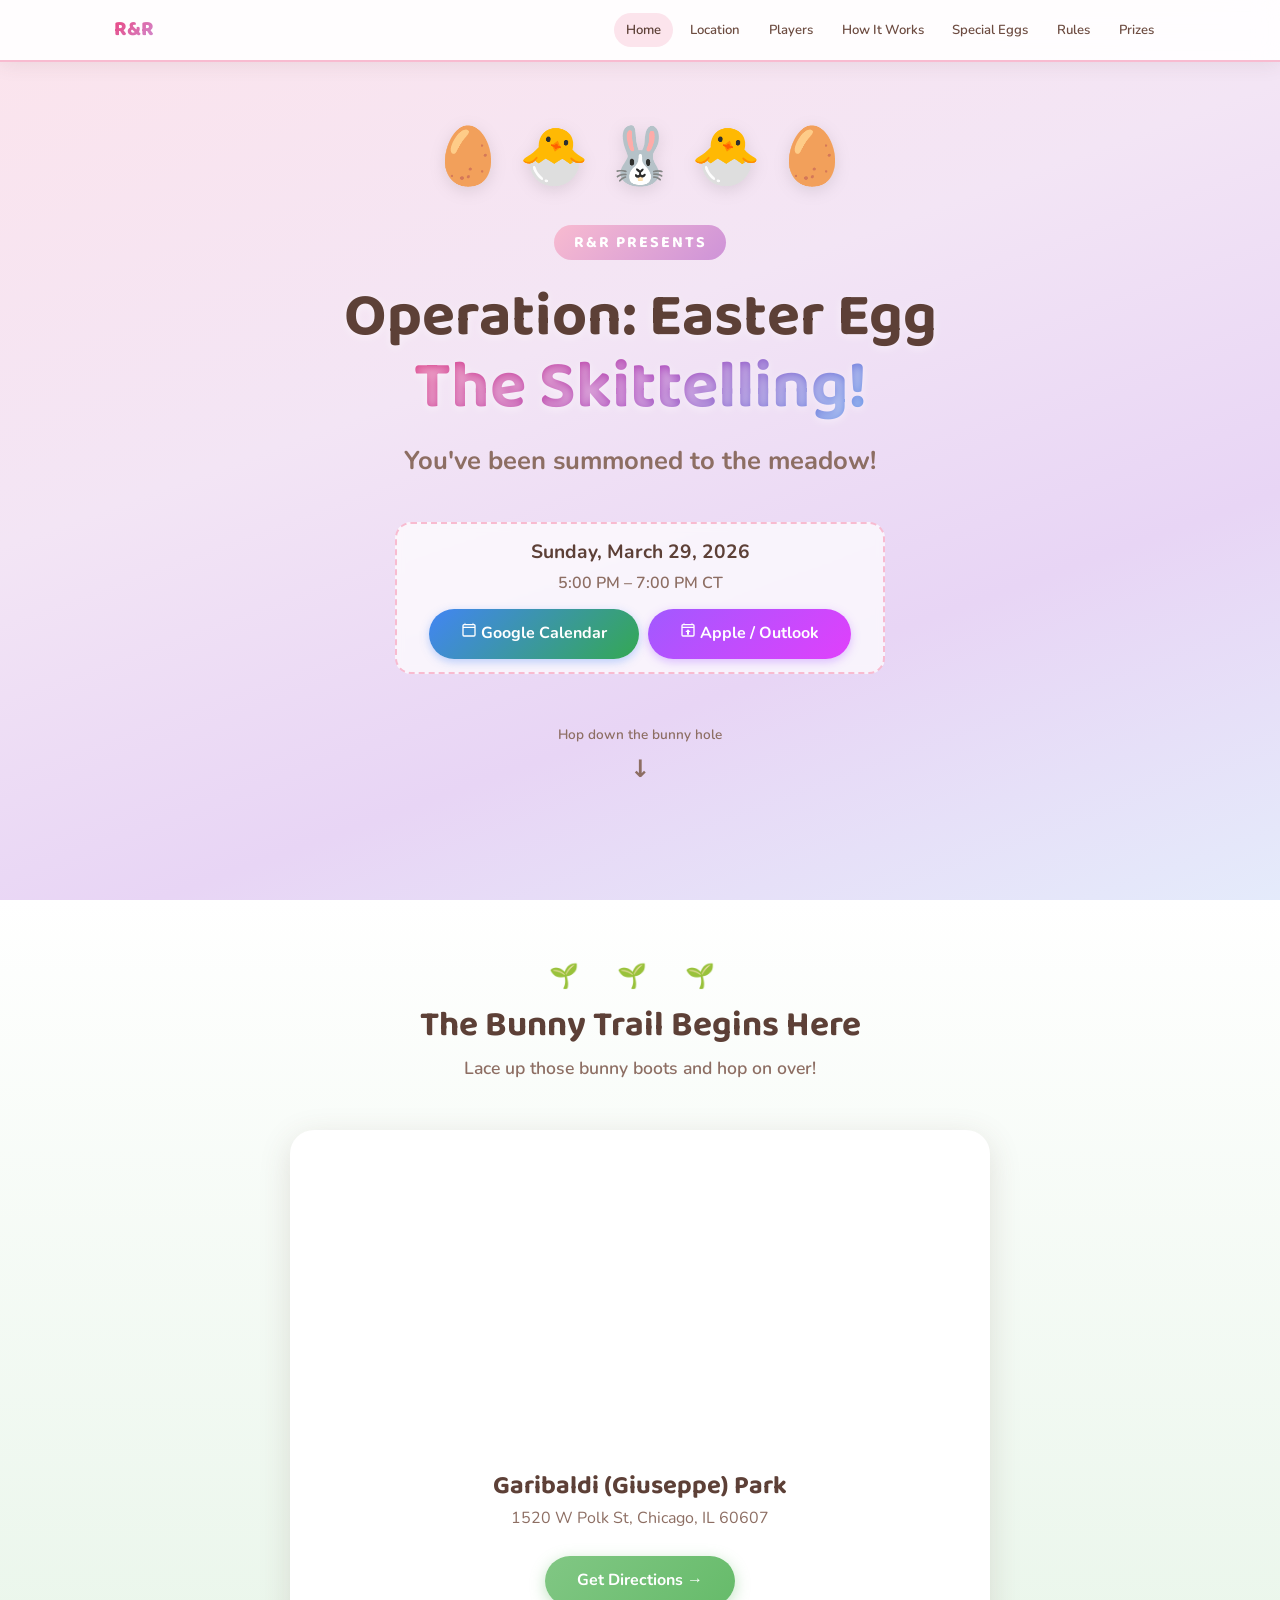
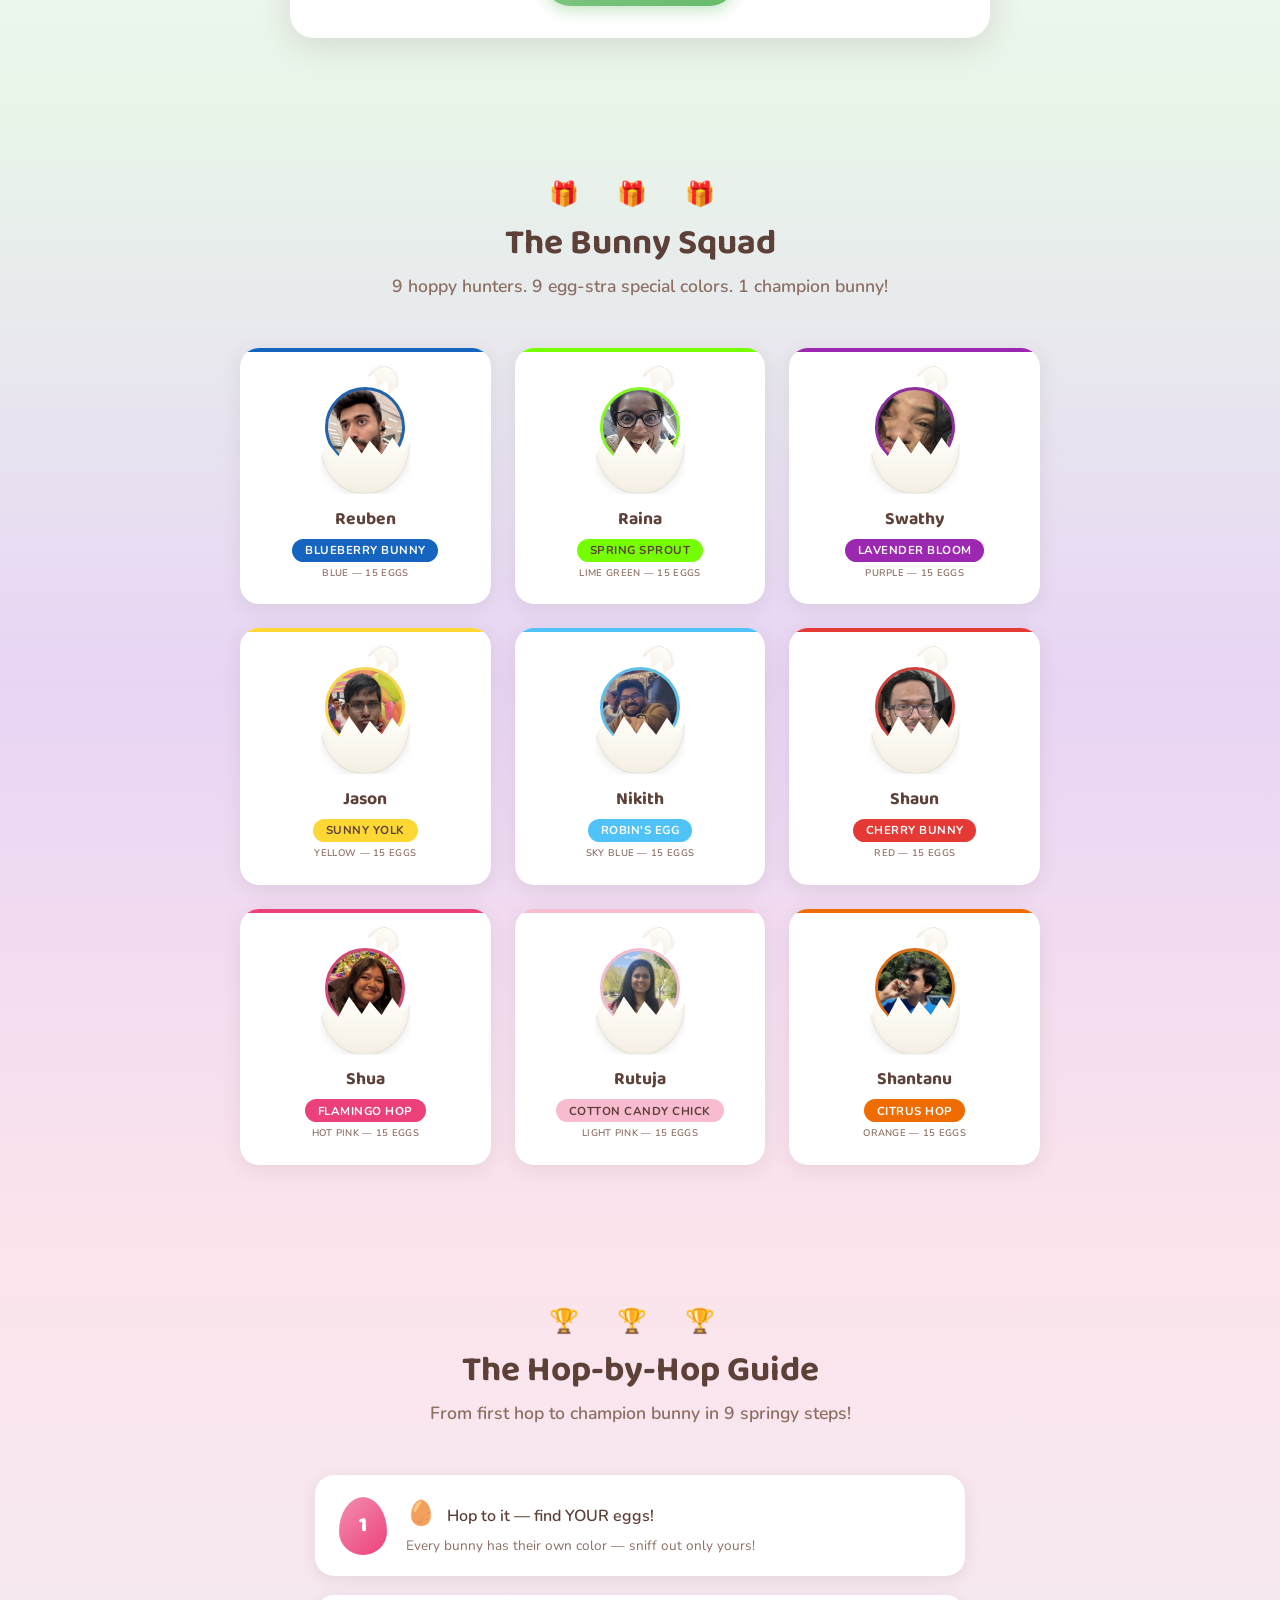
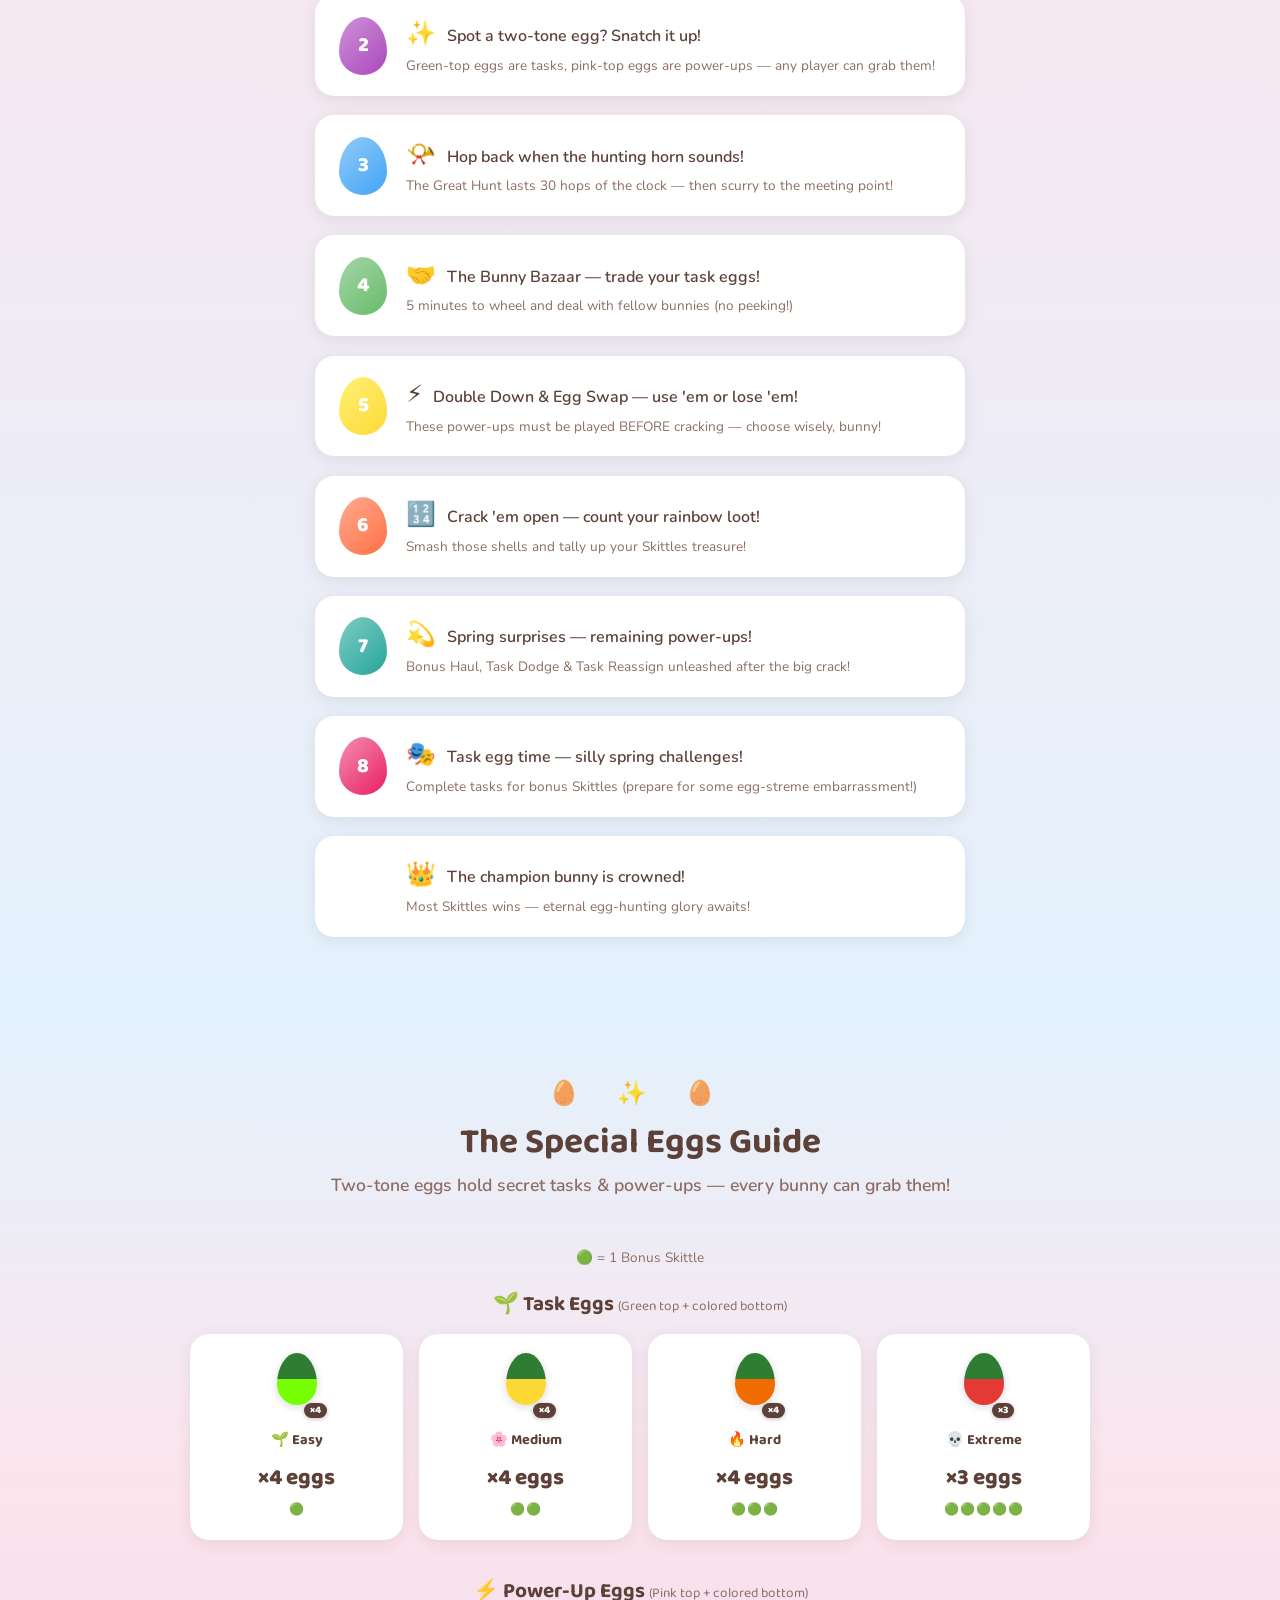
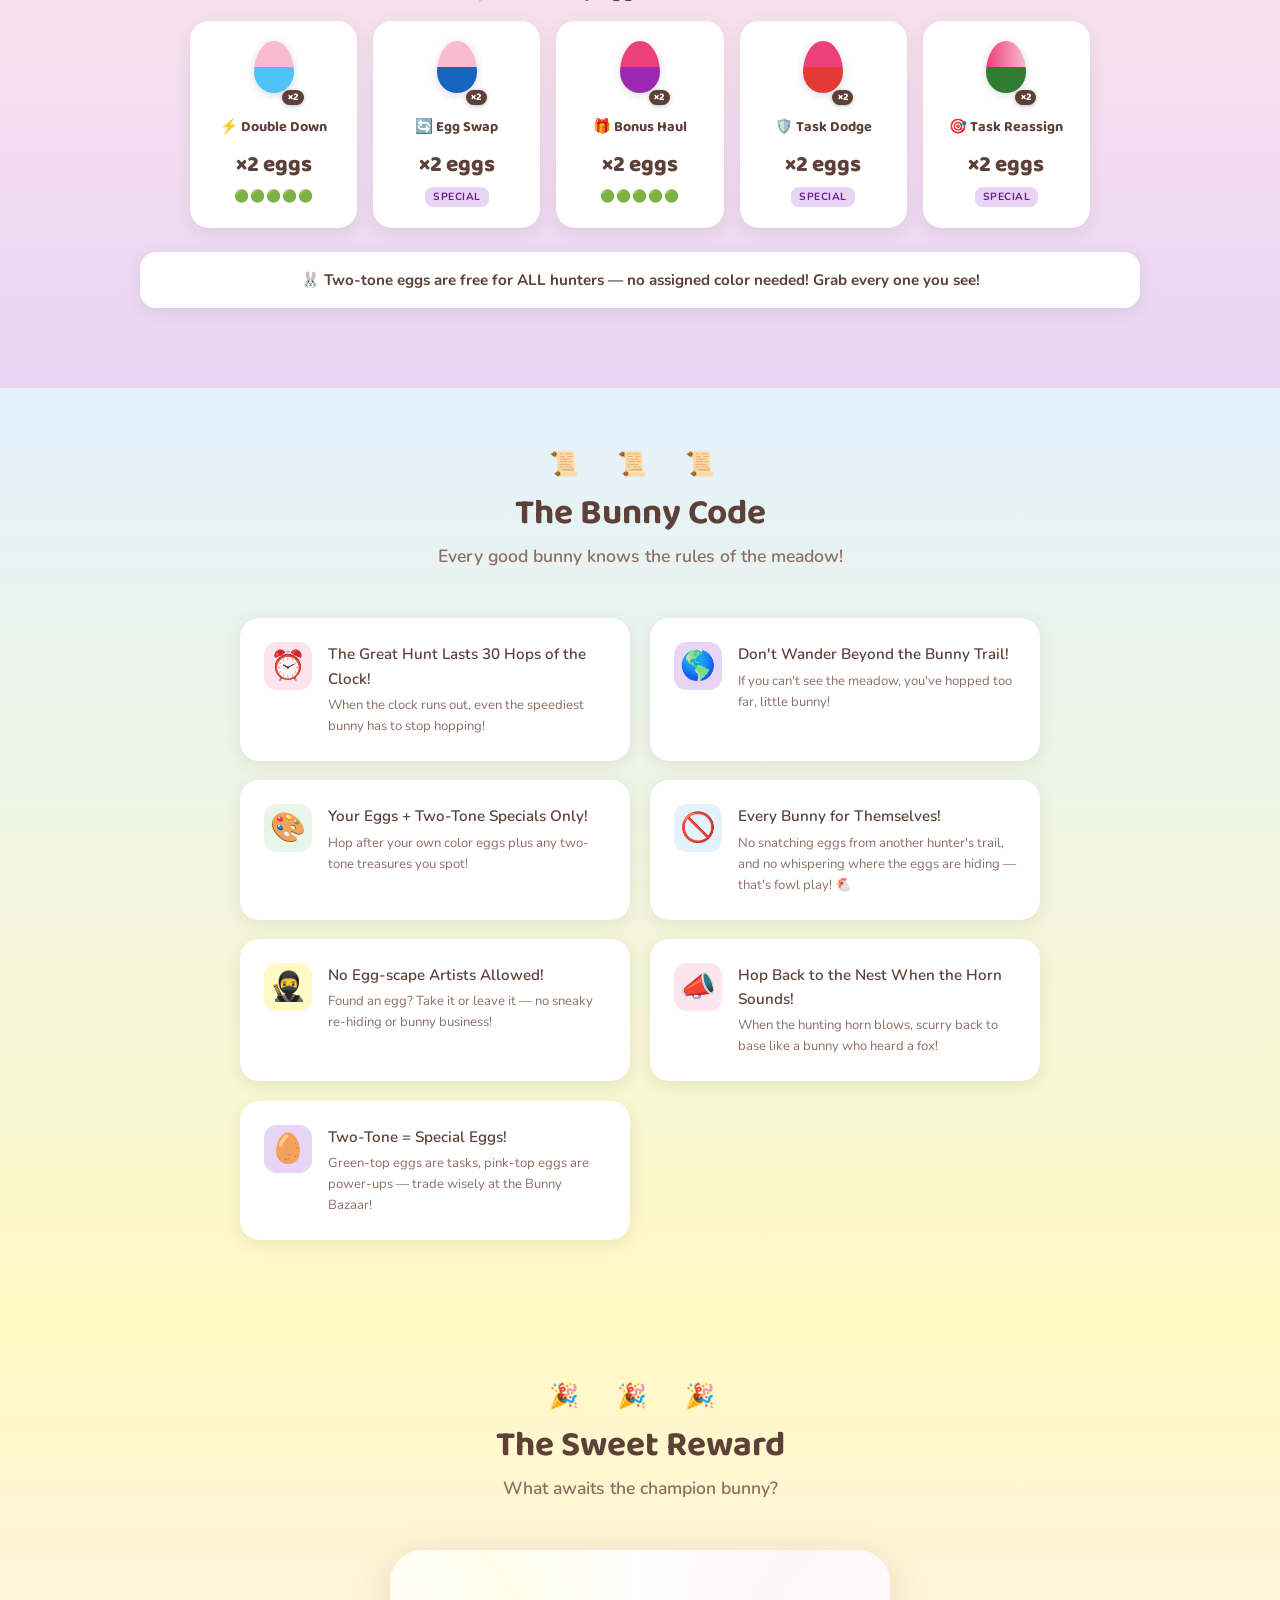
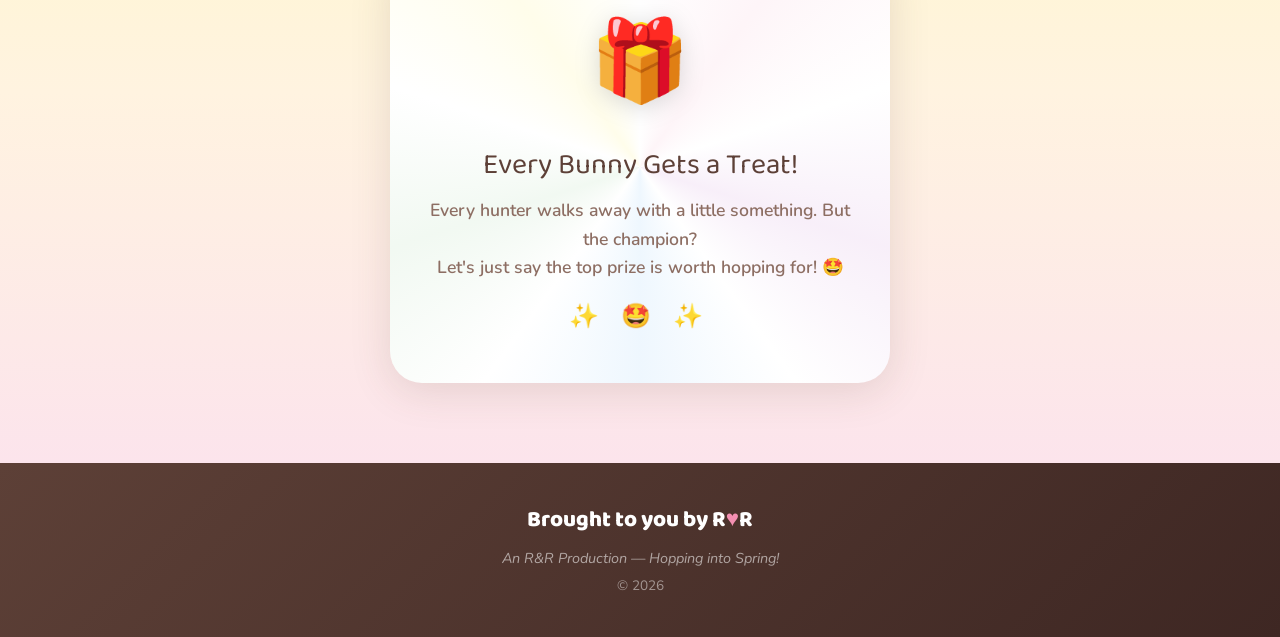
==== commit c1725e41: "Remove nav bar from invite page, update docs and CLAUDE.md Hide prep/scoring/print-cards navigation " ====
--- a/site/index.html
+++ b/site/index.html
@@ -179,7 +179,6 @@
     <!-- ============================================
          JAVASCRIPT
          ============================================ -->
-    <script src="js/nav.js"></script>
     <script src="js/config.js"></script>
     <script src="js/main.js"></script>
     <script>
